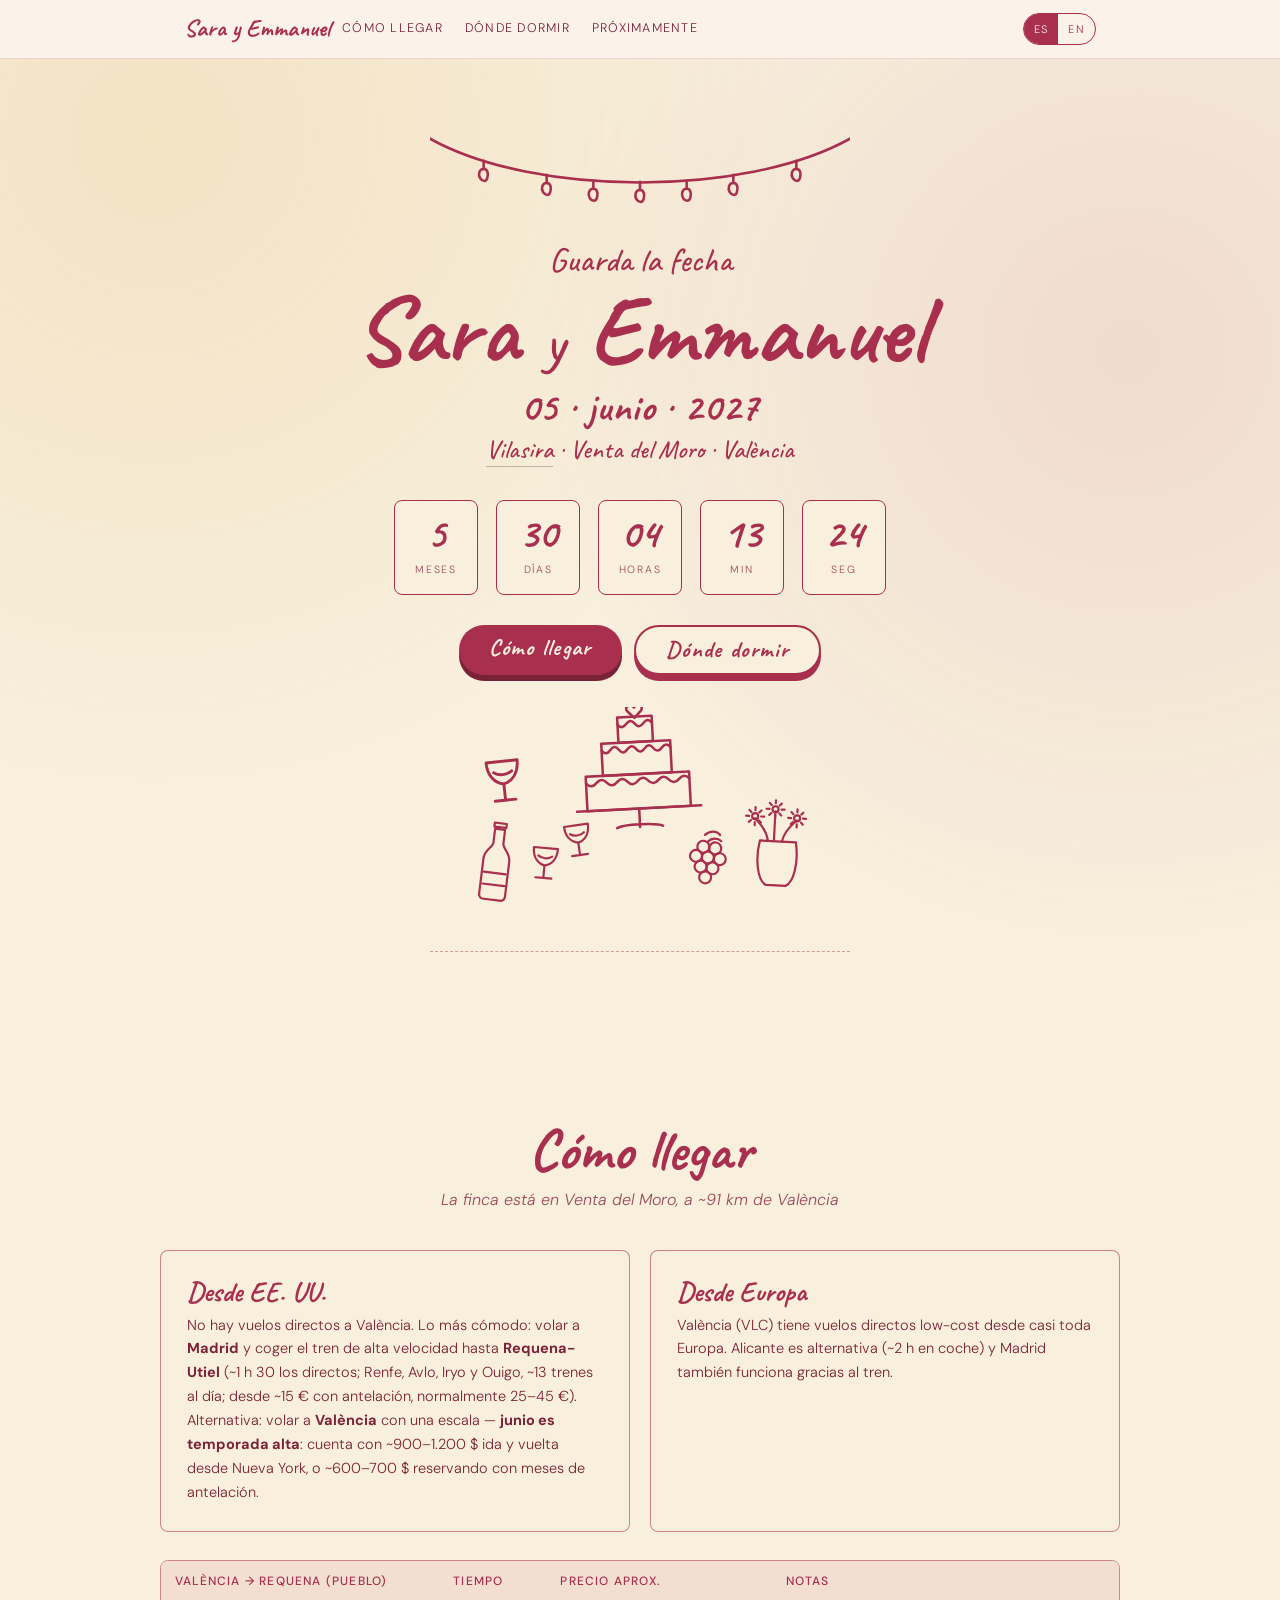
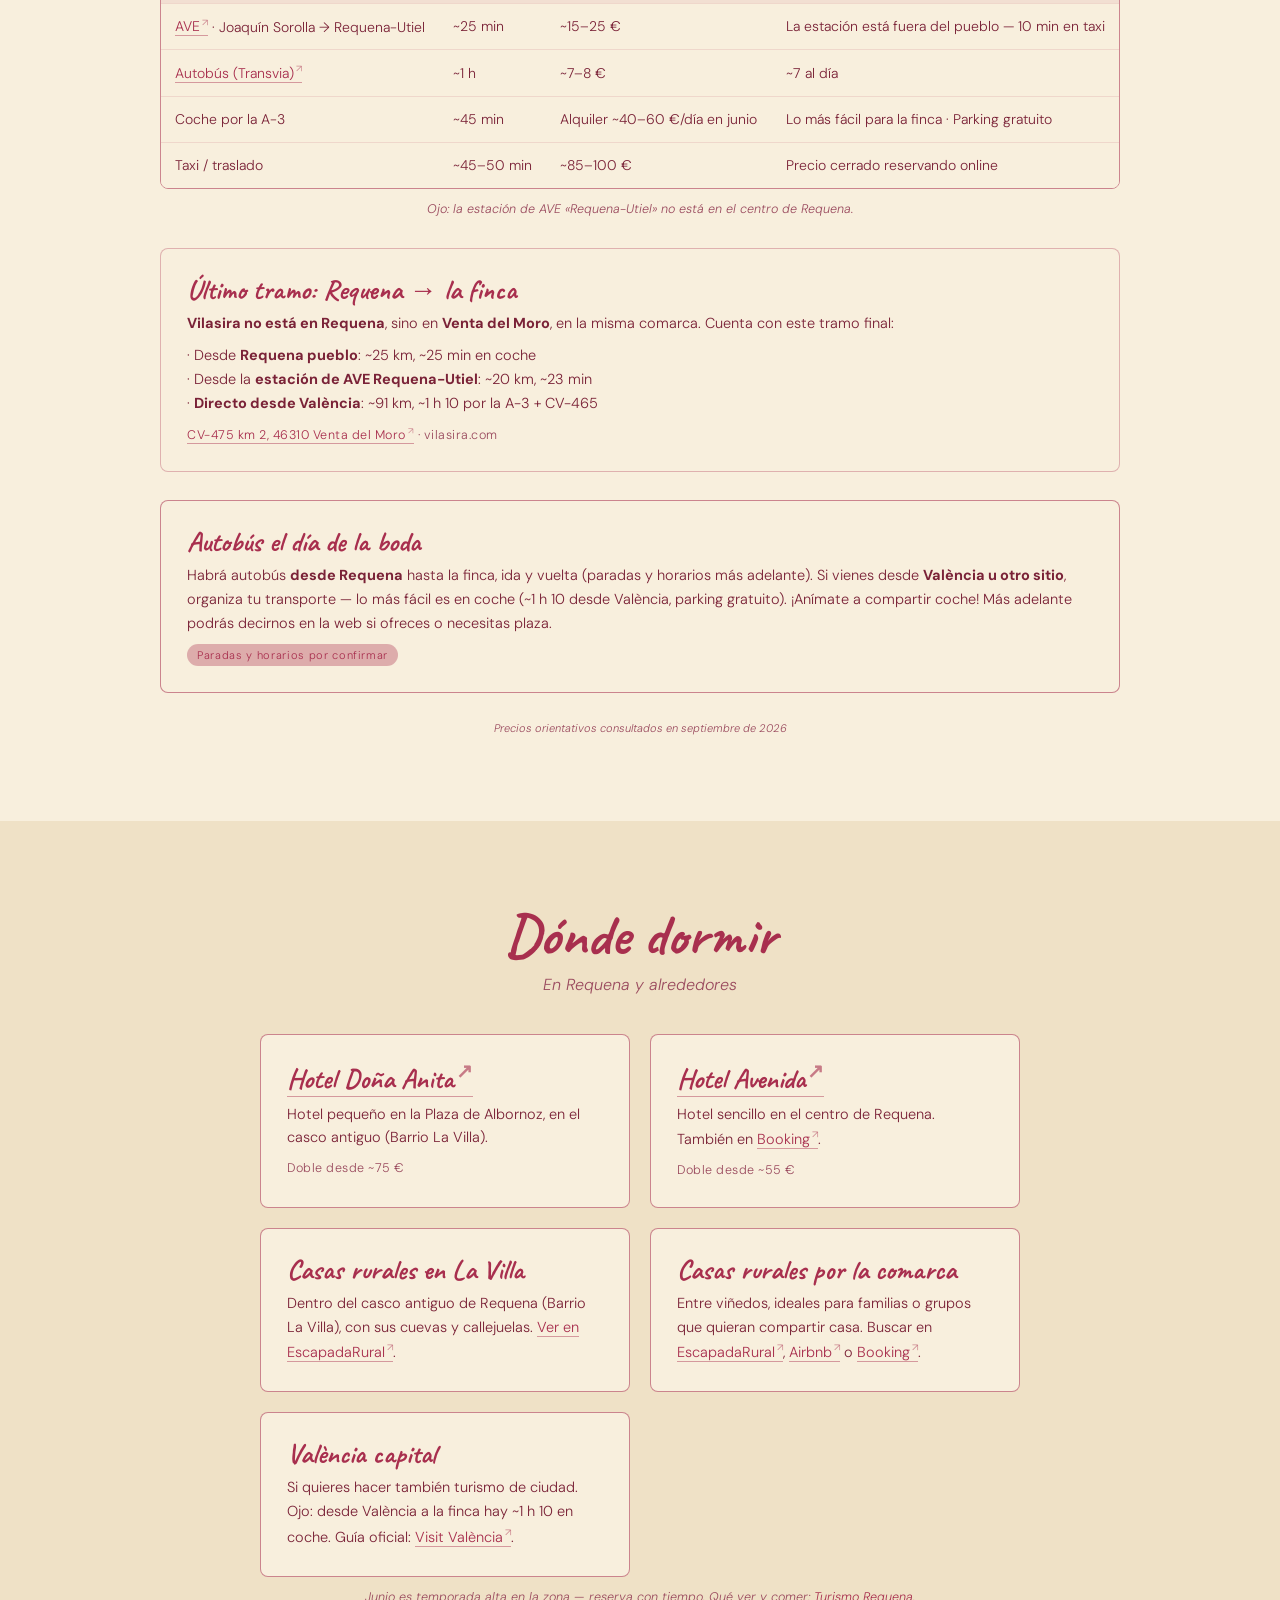
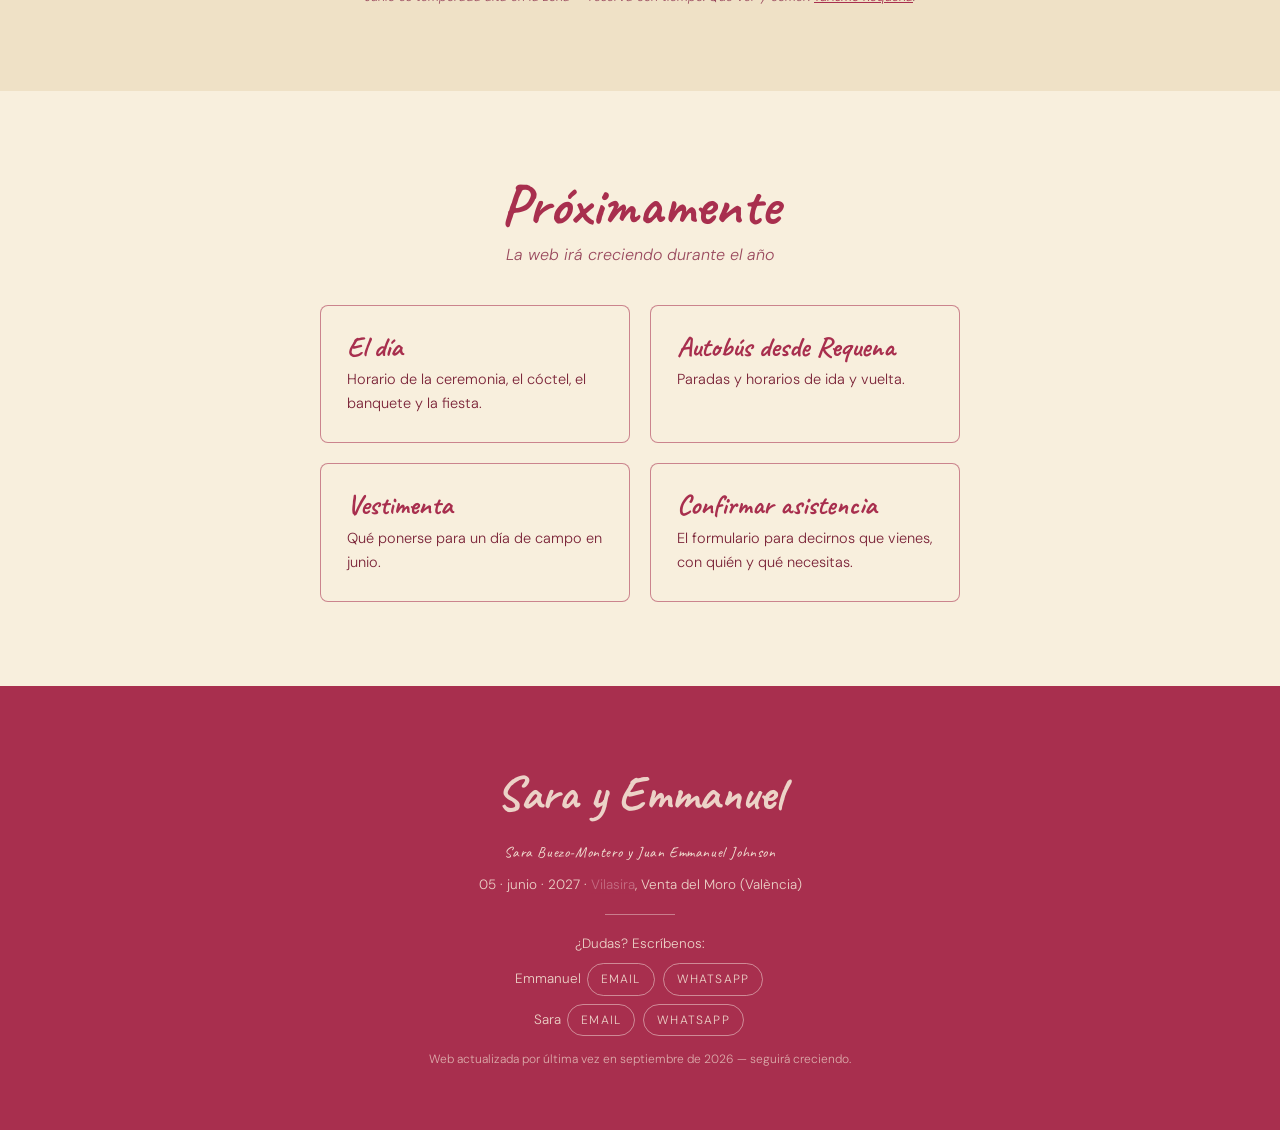
==== index.html @ f06ed7fb "Cuenta atrás: meses a la izquierda (meses · días · horas · min · seg) Co-Authored-By: Claude Fable 5" ====
<!DOCTYPE html>
<html lang="es">
<head>
<meta charset="utf-8">
<meta name="robots" content="noindex">
<meta name="viewport" content="width=device-width, initial-scale=1, viewport-fit=cover">
<title>Sara &amp; Emmanuel · 5 junio 2027 · Cómo llegar</title>
<link rel="preconnect" href="https://fonts.googleapis.com">
<link rel="preconnect" href="https://fonts.gstatic.com" crossorigin>
<link href="https://fonts.googleapis.com/css2?family=Caveat:wght@500;700&family=DM+Sans:ital,opsz,wght@0,9..40,400;0,9..40,500;1,9..40,400&display=swap" rel="stylesheet">
<style>
  :root{
    --burgundy:#A82F4E;      /* granate de uva: la única tinta */
    --burgundy-lt:#7A2237;   /* granate oscuro: sombras y hover */
    --cream:#F8EFDD;
    --cream-2:#EFE1C6;
    --blush:#C9768B;         /* granate claro: acentos suaves */
    --sage:#9A4A5E;          /* texto secundario */
    --ink:#7A2237;
    --muted:#9A4A5E;
    --radius:8px;
    --maxw:960px;
  }
  *{box-sizing:border-box;margin:0;padding:0}
  html{-webkit-text-size-adjust:100%;scroll-behavior:smooth;scroll-padding-top:72px}
  body{
    background:var(--cream);color:var(--ink);
    font-family:"DM Sans",system-ui,-apple-system,"Segoe UI",sans-serif;font-weight:300;
    line-height:1.65;font-size:16px;-webkit-font-smoothing:antialiased;
  }
  img,svg{max-width:100%}
  a{color:var(--burgundy)}

  /* ===== i18n ===== */
  [data-lang]{display:none}
  body.es [data-lang="es"],body.en [data-lang="en"]{display:block}
  span[data-lang],em[data-lang],strong[data-lang],td[data-lang],th[data-lang],select[data-lang]{display:none}
  body.es span[data-lang="es"],body.en span[data-lang="en"],
  body.es em[data-lang="es"],body.en em[data-lang="en"],
  body.es strong[data-lang="es"],body.en strong[data-lang="en"]{display:inline}
  body.es td[data-lang="es"],body.en td[data-lang="en"],
  body.es th[data-lang="es"],body.en th[data-lang="en"]{display:table-cell}
  body.es select[data-lang="es"],body.en select[data-lang="en"]{display:block}

  /* ===== nav ===== */
  header.nav{
    position:sticky;top:0;z-index:50;
    background:rgba(251,243,234,.93);backdrop-filter:blur(10px);
    border-bottom:1px solid rgba(168,47,78,.16);
  }
  .nav-inner{
    max-width:var(--maxw);margin:0 auto;padding:9px clamp(12px,4vw,24px);
    display:flex;align-items:center;gap:12px;
  }
  .brand{
    font-family:"Caveat",cursive;font-weight:700;font-size:24px;color:var(--burgundy);
    white-space:nowrap;text-decoration:none;flex:0 0 auto;
  }
  .links{
    flex:1;display:flex;gap:clamp(10px,2.2vw,22px);overflow-x:auto;
    scrollbar-width:none;-ms-overflow-style:none;
  }
  .links::-webkit-scrollbar{display:none}
  .links a{
    white-space:nowrap;text-decoration:none;color:var(--ink);
    font-size:12.5px;letter-spacing:.1em;text-transform:uppercase;padding:6px 0;
    border-bottom:1.5px solid transparent;
  }
  .links a:hover{border-color:var(--burgundy);color:var(--burgundy)}
  .lang{display:flex;flex:0 0 auto;border:1px solid var(--burgundy);border-radius:999px;overflow:hidden}
  .lang button{
    appearance:none;border:0;background:transparent;color:var(--burgundy);
    font:inherit;font-size:11px;letter-spacing:.12em;padding:6px 10px;cursor:pointer;
  }
  .lang button[aria-pressed="true"]{background:var(--burgundy);color:var(--cream)}

  /* ===== layout ===== */
  section{padding:clamp(48px,9vw,84px) clamp(16px,5vw,24px);position:relative}
  .wrap{max-width:var(--maxw);margin:0 auto}
  .narrow{max-width:660px;margin:0 auto}
  h2{
    font-family:"Caveat",cursive;font-weight:300;
    font-size:clamp(40px,9.5vw,58px);font-weight:700;color:var(--burgundy);line-height:1.05;
    text-align:center;margin-bottom:6px;
  }
  .sub-h{
    text-align:center;font-family:"DM Sans",sans-serif;font-style:italic;font-size:clamp(14px,3.8vw,16px);
    color:var(--sage);margin-bottom:clamp(24px,5vw,36px);
  }
  .alt{background:var(--cream-2)}
  .stamp{
    display:block;text-align:center;font-size:11px;font-style:italic;color:var(--muted);
    margin-top:26px;
  }
  .tbc{
    display:inline-block;background:rgba(168,47,78,.35);color:var(--burgundy);
    border-radius:999px;font-size:11px;letter-spacing:.06em;padding:2px 10px;
    white-space:nowrap;
  }
  .placeholder{
    background:rgba(168,47,78,.4);border-bottom:1.5px dotted var(--blush);
    padding:0 .14em;border-radius:3px;
  }

  /* ===== hero ===== */
  .hero{
    text-align:center;padding-top:clamp(30px,7vw,54px);
    background:
      radial-gradient(circle at 12% 8%, rgba(217,164,65,.16), transparent 45%),
      radial-gradient(circle at 88% 30%, rgba(168,47,78,.10), transparent 45%),
      var(--cream);
    overflow:hidden;
  }
  .hero .arch{width:min(420px,100%);margin:0 auto clamp(10px,3vw,18px);display:block}
  .hero .kicker{
    font-family:"Caveat",cursive;font-weight:500;font-size:clamp(26px,7vw,34px);line-height:1;color:var(--burgundy);
  }
  .hero h1{
    font-family:"Caveat",cursive;font-weight:300;
    font-weight:700;font-size:clamp(54px,15vw,96px);line-height:1;color:var(--burgundy);margin:6px 0 4px;
  }
  .hero h1 .amp{font-weight:500;font-size:.62em;margin:0 .05em}
  .hero .when{
    font-family:"Caveat",cursive;font-weight:700;font-size:clamp(30px,8.5vw,40px);letter-spacing:.02em;
    line-height:1;margin-top:8px;color:var(--burgundy);
  }
  .hero .where{font-family:"Caveat",cursive;font-weight:500;font-size:clamp(21px,6vw,26px);line-height:1.15;color:var(--burgundy);margin-top:8px}
  .hero .where a{color:inherit;text-decoration:none;border-bottom:1.5px solid var(--blush)}
  .hero .scene{display:block;width:min(360px,86%);margin:clamp(22px,5vw,32px) auto 0}

  /* countdown */
  .count{display:flex;justify-content:center;gap:clamp(6px,2vw,18px);margin:clamp(26px,6vw,36px) 0 6px;flex-wrap:wrap}
  .count div{
    min-width:clamp(56px,16vw,84px);background:var(--cream);border:1.5px solid var(--burgundy);
    border-radius:var(--radius);padding:12px 6px;
  }
  .count b{
    display:block;font-family:"Caveat",cursive;font-weight:700;
    font-size:clamp(30px,8vw,42px);color:var(--burgundy);line-height:1;
  }
  .count span{font-size:10.5px;letter-spacing:.16em;text-transform:uppercase;color:var(--muted)}

  .btn{
    display:inline-block;background:var(--burgundy);color:var(--cream);text-decoration:none;
    font-family:"Caveat",cursive;font-weight:700;font-size:clamp(20px,5.4vw,23px);letter-spacing:.06em;
    padding:9px 30px 10px;border-radius:999px;border:0;cursor:pointer;line-height:1.2;
    box-shadow:0 6px 0 var(--burgundy-lt);transition:transform .12s ease,box-shadow .12s ease;
  }
  .btn:active{transform:translateY(4px);box-shadow:0 2px 0 var(--burgundy-lt)}
  .btn.ghost{background:var(--cream);color:var(--burgundy);border:2px solid var(--burgundy);box-shadow:0 6px 0 var(--burgundy)}
  .btn.ghost:active{box-shadow:0 2px 0 var(--burgundy)}
  .btn-row{display:flex;gap:12px;justify-content:center;flex-wrap:wrap;margin-top:clamp(22px,5vw,30px)}

  /* divider dibujado */
  .divider{display:block;width:min(420px,88%);height:0;border-top:1.5px dashed rgba(168,47,78,.45);margin:clamp(30px,6vw,44px) auto 0}

  /* ===== cards / grid ===== */
  .grid{display:grid;gap:clamp(14px,3vw,20px)}
  @media(min-width:680px){ .grid.g2{grid-template-columns:1fr 1fr} .grid.g3{grid-template-columns:repeat(3,1fr)} }
  .card{
    background:var(--cream);border:1.5px solid rgba(168,47,78,.55);border-radius:var(--radius);
    padding:clamp(18px,4.5vw,26px);
  }
  .alt .card{background:var(--cream)}
  .card h3{
    font-family:"Caveat",cursive;font-weight:700;font-size:clamp(24px,6vw,28px);line-height:1.1;
    color:var(--burgundy);margin-bottom:6px;display:flex;align-items:center;gap:9px;
  }
  .card h3 svg{flex:0 0 auto}
  .card p{font-size:14.5px}
  .card .price{display:block;margin-top:8px;font-size:12.5px;color:var(--sage);letter-spacing:.04em}

  /* ===== timeline ===== */
  .timeline{max-width:520px;margin:0 auto;position:relative;padding-left:34px}
  .timeline::before{
    content:"";position:absolute;left:9px;top:8px;bottom:8px;width:2px;
    background:repeating-linear-gradient(180deg,var(--blush) 0 7px,transparent 7px 14px);
  }
  .tl{position:relative;padding:0 0 clamp(22px,5vw,30px)}
  .tl:last-child{padding-bottom:0}
  .tl::before{
    content:"";position:absolute;left:-30px;top:6px;width:14px;height:14px;border-radius:50%;
    background:var(--cream);border:2px solid var(--burgundy);
  }
  .alt .tl::before{background:var(--cream-2)}
  .tl h4{font-family:"Caveat",cursive;font-weight:400;font-size:clamp(17px,4.4vw,20px);color:var(--burgundy)}
  .tl p{font-size:14px;color:var(--muted)}

  /* ===== tabla viaje ===== */
  .table-scroll{overflow-x:auto;-webkit-overflow-scrolling:touch;border-radius:var(--radius);
    border:1.5px solid rgba(168,47,78,.55)}
  table{border-collapse:collapse;width:100%;min-width:520px;font-size:14px;background:var(--cream)}
  th,td{padding:11px 14px;text-align:left;border-bottom:1px solid rgba(168,47,78,.12)}
  th{background:rgba(168,47,78,.08);font-weight:500;font-size:12px;letter-spacing:.1em;
    text-transform:uppercase;color:var(--burgundy)}
  tr:last-child td{border-bottom:0}
  .hint{font-size:12.5px;color:var(--muted);font-style:italic;margin-top:10px;text-align:center}

  /* enlaces externos */
  .card a,td a,.ans a,footer .lnk{
    color:var(--burgundy);text-decoration:none;
    border-bottom:1px solid rgba(168,47,78,.45);
  }
  .card a:hover,td a:hover,.ans a:hover{border-bottom-color:var(--burgundy);background:rgba(168,47,78,.25)}
  .card a[target]::after,td a[target]::after,.ans a[target]::after{
    content:"↗";font-size:.72em;vertical-align:super;margin-left:2px;opacity:.6;
  }
  footer .lnk{color:var(--blush);border-bottom-color:rgba(168,47,78,.5)}

  /* ===== FAQ ===== */
  details{
    border-bottom:1px solid rgba(168,47,78,.16);padding:14px 0;
  }
  details summary{
    cursor:pointer;list-style:none;font-family:"Caveat",cursive;font-weight:700;font-size:clamp(22px,5.5vw,26px);line-height:1.15;
    color:var(--burgundy);display:flex;justify-content:space-between;gap:12px;align-items:center;
  }
  details summary::-webkit-details-marker{display:none}
  details summary::after{content:"+";font-size:20px;color:var(--blush);flex:0 0 auto}
  details[open] summary::after{content:"–"}
  details .ans{padding-top:10px;font-size:14.5px;color:var(--ink)}

  /* ===== RSVP form ===== */
  form{max-width:560px;margin:0 auto;display:grid;gap:16px}
  label{display:block;font-size:12.5px;letter-spacing:.1em;text-transform:uppercase;
    color:var(--burgundy);margin-bottom:6px;font-weight:500}
  input,select,textarea{
    width:100%;font:inherit;font-size:15px;padding:12px 14px;border-radius:10px;
    border:1px solid rgba(168,47,78,.28);background:var(--cream);color:var(--ink);
  }
  .alt input,.alt select,.alt textarea{background:var(--cream)}
  input:focus,select:focus,textarea:focus{outline:2px solid var(--blush);outline-offset:1px}
  fieldset{border:0}
  .radios{display:flex;gap:10px;flex-wrap:wrap}
  .radios label{
    flex:1 1 150px;display:flex;align-items:center;gap:9px;margin:0;
    border:1px solid rgba(168,47,78,.28);border-radius:10px;padding:12px 14px;
    text-transform:none;letter-spacing:0;font-size:14.5px;color:var(--ink);font-weight:400;cursor:pointer;
  }
  .radios input{width:auto;padding:0}
  .form-note{font-size:12.5px;color:var(--muted);font-style:italic;text-align:center}

  /* ===== footer ===== */
  footer{
    background:var(--burgundy);color:var(--cream);text-align:center;
    padding:clamp(40px,8vw,60px) 20px;
  }
  footer .names{font-family:"Caveat",cursive;font-weight:700;font-size:clamp(36px,9vw,48px)}
  footer p{font-size:13.5px;opacity:.85;margin-top:8px}
  footer a{color:var(--blush)}
  footer .contact p{margin-top:8px;font-size:13.5px;line-height:1.7}
  footer .cbtn{
    appearance:none;font:inherit;font-size:12px;letter-spacing:.1em;text-transform:uppercase;
    color:var(--cream);background:transparent;border:1px solid rgba(251,243,234,.55);
    border-radius:999px;padding:5px 13px;margin:0 2px;cursor:pointer;
  }
  footer .cbtn:hover{background:rgba(251,243,234,.12)}
  footer .sep{width:70px;height:1px;background:rgba(251,243,234,.4);margin:18px auto}
</style>
</head>
<body class="es">

<header class="nav">
  <div class="nav-inner">
    <a class="brand" href="#top">Sara <span data-lang="es">y</span><span data-lang="en">and</span> Emmanuel</a>
    <nav class="links">
      <a href="#llegar"><span data-lang="es">Cómo llegar</span><span data-lang="en">Travel</span></a>
      <a href="#dormir"><span data-lang="es">Dónde dormir</span><span data-lang="en">Stay</span></a>
      <a href="#pronto"><span data-lang="es">Próximamente</span><span data-lang="en">Coming soon</span></a>
    </nav>
    <div class="lang" role="group" aria-label="Idioma / Language">
      <button id="btn-es" aria-pressed="true">ES</button>
      <button id="btn-en" aria-pressed="false">EN</button>
    </div>
  </div>
</header>

<!-- ============ HERO ============ -->
<section class="hero" id="top">
  <div class="wrap">
    <!-- arco botánico dibujado a mano -->
    <svg class="arch" viewBox="0 0 360 96" fill="none" stroke="#A82F4E" stroke-width="2.2"
         stroke-linecap="round" stroke-linejoin="round" aria-hidden="true">
      <defs><g id="bulb"><path d="M0 0v7"/><path d="M0 7c-4 0-5 5-3 8s5 3 6 0 1-8-3-8z"/></g></defs>
      <path d="M0 22C90 72 270 72 360 22"/>
      <use href="#bulb" x="46" y="41"/><use href="#bulb" x="100" y="53"/><use href="#bulb" x="140" y="58"/>
      <use href="#bulb" x="180" y="59"/><use href="#bulb" x="220" y="58"/><use href="#bulb" x="260" y="53"/><use href="#bulb" x="314" y="41"/>
    </svg>

    <p class="kicker"><span data-lang="es">Guarda la fecha</span><span data-lang="en">Save the Date</span></p>
    <h1>Sara <span class="amp"><span data-lang="es">y</span><span data-lang="en">and</span></span> Emmanuel</h1>
    <p class="when">05 · <span data-lang="es">junio</span><span data-lang="en">June</span> · 2027</p>
    <p class="where"><a href="https://vilasira.com/" target="_blank" rel="noopener" style="color:inherit;border-bottom:1px solid rgba(138,117,112,.5);text-decoration:none">Vilasira</a> · Venta del Moro · València</p>

    <div class="count" id="count">
      <div><b id="cd-mo">—</b><span data-lang="es">meses</span><span data-lang="en">months</span></div>
      <div><b id="cd-d">—</b><span data-lang="es">días</span><span data-lang="en">days</span></div>
      <div><b id="cd-h">—</b><span data-lang="es">horas</span><span data-lang="en">hours</span></div>
      <div><b id="cd-m">—</b><span data-lang="es">min</span><span data-lang="en">min</span></div>
      <div><b id="cd-s">—</b><span data-lang="es">seg</span><span data-lang="en">sec</span></div>
    </div>

    <div class="btn-row">
      <a class="btn" href="#llegar"><span data-lang="es">Cómo llegar</span><span data-lang="en">How to Get There</span></a>
      <a class="btn ghost" href="#dormir"><span data-lang="es">Dónde dormir</span><span data-lang="en">Where to Stay</span></a>
    </div>

    <svg class="scene" viewBox="0 0 360 200" fill="none" stroke="#A82F4E" stroke-width="2.2"
         stroke-linecap="round" stroke-linejoin="round" aria-hidden="true">
      <defs>
        <g id="copa2"><path d="M0 0h24c0 10-5 16-12 17.5C5 16 0 10 0 0z"/><path d="M12 17.5V30M4 30h16"/><path d="M5 8c4 3 10 3 14 0"/></g>
        <g id="fl2"><circle r="3"/><path d="M0-9v3M0 6v3M-9 0h3M6 0h3M-6-6l2 2M4 4l2 2M6-6l-2 2M-4 4l-2 2"/></g>
      </defs>
      <g transform="translate(120,10) rotate(-3 50 60) scale(1.15)">
        <path d="M35 0h30v22H35z"/><path d="M35 6q3.75 5 7.5 0t7.5 0t7.5 0t7.5 0"/>
        <path d="M20 22h60v28H20z"/><path d="M20 28q3.75 5 7.5 0t7.5 0t7.5 0t7.5 0t7.5 0t7.5 0t7.5 0t7.5 0"/>
        <path d="M5 50h90v30H5z"/><path d="M5 56q4.5 5 9 0t9 0t9 0t9 0t9 0t9 0t9 0t9 0t9 0t9 0"/>
        <path d="M-4 80h108M50 80v16M30 96c6-3 34-3 40 0"/>
        <path d="M50-8c-3-4-9-1-6 3l6 6 6-6c3-4-3-7-6-3z"/>
      </g>
      <g transform="translate(26,56) rotate(-6) scale(1.3)"><use href="#copa2"/></g>
      <g transform="translate(22,114) rotate(7)"><path d="M13 0h12v4H13z"/><path d="M14 6h10v14c0 5 8 8 8 17v35c0 3-2 5-5 5H11c-3 0-5-2-5-5V37c0-9 8-12 8-17V6z"/><path d="M8 50h22M8 62h22"/></g>
      <g transform="translate(74,140) rotate(5)"><use href="#copa2"/></g>
      <g transform="translate(104,120) rotate(-8)"><use href="#copa2"/></g>
      <g transform="translate(232,120) rotate(8)"><path d="M14 6c4-5 11-6 15-2M18 12c3-4 9-5 13-2"/><circle cx="14" cy="18" r="6"/><circle cx="26" cy="18" r="6"/><circle cx="8" cy="28" r="6"/><circle cx="20" cy="28" r="6"/><circle cx="32" cy="28" r="6"/><circle cx="14" cy="38" r="6"/><circle cx="26" cy="38" r="6"/><circle cx="20" cy="48" r="6"/></g>
      <g transform="translate(292,93) rotate(3)"><path d="M10 40c-4 20 0 40 8 44h20c8-4 12-24 8-44z"/><path d="M24 40V10M18 40c-2-12-10-18-14-22M32 40c2-12 10-18 14-22"/>
        <use href="#fl2" x="24" y="8"/><use href="#fl2" x="4" y="16"/><use href="#fl2" x="46" y="16"/></g>
    </svg>
    <div class="divider"></div>
  </div>
</section>


<!-- ============ CÓMO LLEGAR ============ -->
<section id="llegar">
  <div class="wrap">
    <h2><span data-lang="es">Cómo llegar</span><span data-lang="en">Getting There</span></h2>
    <p class="sub-h"><span data-lang="es">La finca está en Venta del Moro, a ~91 km de València</span><span data-lang="en">The venue is in Venta del Moro, ~91 km / 57 mi from València</span></p>

    <div class="grid g2" style="margin-bottom:clamp(20px,4vw,28px)">
      <div class="card">
        <h3><span data-lang="es">Desde EE. UU.</span><span data-lang="en">From the US</span></h3>
        <p><span data-lang="es">No hay vuelos directos a València. Lo más cómodo: volar a <strong>Madrid</strong> y coger el tren de alta velocidad hasta <strong>Requena-Utiel</strong> (~1 h 30 los directos; Renfe, Avlo, Iryo y Ouigo, ~13 trenes al día; desde ~15 € con antelación, normalmente 25–45 €). Alternativa: volar a <strong>València</strong> con una escala — <strong>junio es temporada alta</strong>: cuenta con ~900–1.200 $ ida y vuelta desde Nueva York, o ~600–700 $ reservando con meses de antelación.</span>
           <span data-lang="en">There are no direct flights to València. Easiest: fly to <strong>Madrid</strong>, then the high-speed train to <strong>Requena-Utiel</strong> (~1 h 30 min direct; Renfe, Avlo, Iryo and Ouigo, ~13 trains/day; from ~€15 booked ahead, typically €25–45). Alternative: fly to <strong>València</strong> with one connection — <strong>June is peak season</strong>: expect ~$900–1,200 round trip from New York, or ~$600–700 if you book months ahead.</span></p>
      </div>
      <div class="card">
        <h3><span data-lang="es">Desde Europa</span><span data-lang="en">From Europe</span></h3>
        <p><span data-lang="es">València (VLC) tiene vuelos directos low-cost desde casi toda Europa. Alicante es alternativa (~2 h en coche) y Madrid también funciona gracias al tren.</span>
           <span data-lang="en">València (VLC) has direct budget flights from most major European cities. Alicante is a backup (~2 h drive), and Madrid works too thanks to the train.</span></p>
      </div>
    </div>

    <div class="table-scroll">
      <table>
        <thead>
          <tr>
            <th data-lang="es">València → Requena (pueblo)</th><th data-lang="en">València → Requena (town)</th>
            <th data-lang="es">Tiempo</th><th data-lang="en">Time</th>
            <th data-lang="es">Precio aprox.</th><th data-lang="en">Approx. price</th>
            <th data-lang="es">Notas</th><th data-lang="en">Notes</th>
          </tr>
        </thead>
        <tbody>
          <tr>
            <td data-lang="es"><a href="https://www.renfe.com/es/es" target="_blank" rel="noopener">AVE</a> · Joaquín Sorolla → Requena-Utiel</td><td data-lang="en"><a href="https://www.renfe.com/es/en" target="_blank" rel="noopener">High-speed train</a> · Joaquín Sorolla → Requena-Utiel</td>
            <td data-lang="es">~25 min</td><td data-lang="en">~25 min</td>
            <td data-lang="es">~15–25 €</td><td data-lang="en">~€15–25</td>
            <td data-lang="es">La estación está fuera del pueblo — 10 min en taxi</td><td data-lang="en">Station is outside town — 10 min taxi</td>
          </tr>
          <tr>
            <td data-lang="es"><a href="https://www.requena.es/pagina/como-llegar-requena" target="_blank" rel="noopener">Autobús (Transvia)</a></td><td data-lang="en"><a href="https://www.requena.es/pagina/como-llegar-requena" target="_blank" rel="noopener">Bus (Transvia)</a></td>
            <td data-lang="es">~1 h</td><td data-lang="en">~1 h</td>
            <td data-lang="es">~7–8 €</td><td data-lang="en">~€7–8</td>
            <td data-lang="es">~7 al día</td><td data-lang="en">~7 a day</td>
          </tr>
          <tr>
            <td data-lang="es">Coche por la A-3</td><td data-lang="en">Car via the A-3</td>
            <td data-lang="es">~45 min</td><td data-lang="en">~45 min</td>
            <td data-lang="es">Alquiler ~40–60 €/día en junio</td><td data-lang="en">Rental ~€40–60/day in June</td>
            <td data-lang="es">Lo más fácil para la finca · Parking gratuito</td><td data-lang="en">Easiest for the venue · Free parking</td>
          </tr>
          <tr>
            <td data-lang="es">Taxi / traslado</td><td data-lang="en">Taxi / transfer</td>
            <td data-lang="es">~45–50 min</td><td data-lang="en">~45–50 min</td>
            <td data-lang="es">~85–100 €</td><td data-lang="en">~€85–100</td>
            <td data-lang="es">Precio cerrado reservando online</td><td data-lang="en">Fixed price if booked online</td>
          </tr>
        </tbody>
      </table>
    </div>
    <p class="hint"><span data-lang="es">Ojo: la estación de AVE «Requena-Utiel» no está en el centro de Requena.</span>
       <span data-lang="en">Heads up: the "Requena-Utiel" high-speed station is not in Requena town centre.</span></p>

    <div class="card" style="margin-top:clamp(20px,4vw,28px);border-color:rgba(168,47,78,.32)">
      <h3><span data-lang="es">Último tramo: Requena → la finca</span><span data-lang="en">Last Leg: Requena → The Venue</span></h3>
      <p><span data-lang="es"><strong>Vilasira no está en Requena</strong>, sino en <strong>Venta del Moro</strong>, en la misma comarca. Cuenta con este tramo final:</span>
         <span data-lang="en"><strong>Vilasira is not in Requena itself</strong> — it's in <strong>Venta del Moro</strong>, in the same district. Budget for this final leg:</span></p>
      <p style="margin-top:8px">
        <span data-lang="es">· Desde <strong>Requena pueblo</strong>: ~25 km, ~25 min en coche<br>
        · Desde la <strong>estación de AVE Requena-Utiel</strong>: ~20 km, ~23 min<br>
        · <strong>Directo desde València</strong>: ~91 km, ~1 h 10 por la A-3 + CV-465</span>
        <span data-lang="en">· From <strong>Requena town</strong>: ~25 km / 16 mi, ~25 min by car<br>
        · From <strong>Requena-Utiel station</strong>: ~20 km / 12 mi, ~23 min<br>
        · <strong>Straight from València</strong>: ~91 km / 57 mi, ~1 h 10 via the A-3 + CV-465</span>
      </p>
      <span class="price"><a href="https://vilasira.com/" target="_blank" rel="noopener">CV-475 km 2, 46310 Venta del Moro</a> · vilasira.com</span>
    </div>

    <div class="card" style="margin-top:clamp(20px,4vw,28px)">
      <h3><span data-lang="es">Autobús el día de la boda</span><span data-lang="en">Wedding-Day Shuttle</span></h3>
      <p><span data-lang="es">Habrá autobús <strong>desde Requena</strong> hasta la finca, ida y vuelta (paradas y horarios más adelante). Si vienes desde <strong>València u otro sitio</strong>, organiza tu transporte — lo más fácil es en coche (~1 h 10 desde València, parking gratuito). ¡Anímate a compartir coche! Más adelante podrás decirnos en la web si ofreces o necesitas plaza.</span>
         <span data-lang="en">A shuttle bus will run <strong>from Requena</strong> to the venue and back (stops and times to come). Coming from <strong>València or elsewhere</strong>? Please arrange your own transport — a car is easiest (~1 h 10 from València, free parking). We encourage carpooling: you'll be able to offer or request a seat here later on.</span></p>
      <span class="price"><span class="tbc"><span data-lang="es">Paradas y horarios por confirmar</span><span data-lang="en">Stops &amp; times TBC</span></span></span>
    </div>
    <em class="stamp"><span data-lang="es">Precios orientativos consultados en septiembre de 2026</span><span data-lang="en">Ballpark prices checked September 2026</span></em>
  </div>
</section>

<!-- ============ DÓNDE DORMIR ============ -->
<section class="alt" id="dormir">
  <div class="wrap">
    <h2><span data-lang="es">Dónde dormir</span><span data-lang="en">Where to Stay</span></h2>
    <p class="sub-h"><span data-lang="es">En Requena y alrededores</span><span data-lang="en">In and around Requena</span></p>

    <div class="grid g2 narrow" style="max-width:760px">
      <div class="card">
        <h3><a href="https://www.hoteldonaanita.com/" target="_blank" rel="noopener">Hotel Doña Anita</a></h3>
        <p><span data-lang="es">Hotel pequeño en la Plaza de Albornoz, en el casco antiguo (Barrio La Villa).</span>
           <span data-lang="en">Small hotel on Plaza de Albornoz, in the old town (Barrio La Villa).</span></p>
        <span class="price"><span data-lang="es">Doble desde ~75 €</span><span data-lang="en">Double from ~€75</span></span>
      </div>
      <div class="card">
        <h3><a href="https://www.hotelavenidarequena.es/" target="_blank" rel="noopener">Hotel Avenida</a></h3>
        <p><span data-lang="es">Hotel sencillo en el centro de Requena. También en <a href="https://www.booking.com/hotel/es/avenida-requena.html" target="_blank" rel="noopener">Booking</a>.</span>
           <span data-lang="en">Simple hotel in the centre of Requena. Also on <a href="https://www.booking.com/hotel/es/avenida-requena.html" target="_blank" rel="noopener">Booking</a>.</span></p>
        <span class="price"><span data-lang="es">Doble desde ~55 €</span><span data-lang="en">Double from ~€55</span></span>
      </div>
      <div class="card">
        <h3><span data-lang="es">Casas rurales en La Villa</span><span data-lang="en">Country Houses in La Villa</span></h3>
        <p><span data-lang="es">Dentro del casco antiguo de Requena (Barrio La Villa), con sus cuevas y callejuelas. <a href="https://www.escapadarural.com/casas-rurales/requena/barrio-de-la-villa" target="_blank" rel="noopener">Ver en EscapadaRural</a>.</span>
           <span data-lang="en">Inside Requena's old town (Barrio La Villa), with its caves and narrow streets. <a href="https://www.escapadarural.com/casas-rurales/requena/barrio-de-la-villa" target="_blank" rel="noopener">See on EscapadaRural</a>.</span></p>
      </div>
      <div class="card">
        <h3><span data-lang="es">Casas rurales por la comarca</span><span data-lang="en">Country Houses Around the Area</span></h3>
        <p><span data-lang="es">Entre viñedos, ideales para familias o grupos que quieran compartir casa. Buscar en <a href="https://www.escapadarural.com/casas-rurales/requena" target="_blank" rel="noopener">EscapadaRural</a>, <a href="https://www.airbnb.com/requena-utiel-spain/stays" target="_blank" rel="noopener">Airbnb</a> o <a href="https://www.booking.com/" target="_blank" rel="noopener">Booking</a>.</span>
           <span data-lang="en">Among the vineyards — great for families or groups sharing a house. Search <a href="https://www.escapadarural.com/casas-rurales/requena" target="_blank" rel="noopener">EscapadaRural</a>, <a href="https://www.airbnb.com/requena-utiel-spain/stays" target="_blank" rel="noopener">Airbnb</a> or <a href="https://www.booking.com/" target="_blank" rel="noopener">Booking</a>.</span></p>
      </div>
      <div class="card">
        <h3><span data-lang="es">València capital</span><span data-lang="en">València City</span></h3>
        <p><span data-lang="es">Si quieres hacer también turismo de ciudad. Ojo: desde València a la finca hay ~1 h 10 en coche. Guía oficial: <a href="https://www.visitvalencia.com/" target="_blank" rel="noopener">Visit València</a>.</span>
           <span data-lang="en">If you'd like some city time too. Note: València to the venue is ~1 h 10 by car. Official guide: <a href="https://www.visitvalencia.com/en" target="_blank" rel="noopener">Visit València</a>.</span></p>
      </div>
    </div>
    <p class="hint"><span data-lang="es">Junio es temporada alta en la zona — reserva con tiempo. Qué ver y comer: <a href="https://www.turismorequena.es/" target="_blank" rel="noopener">Turismo Requena</a>.</span>
       <span data-lang="en">June is high season around here — book early. What to see and eat: <a href="https://www.turismorequena.es/" target="_blank" rel="noopener">Turismo Requena</a>.</span></p>
  </div>
</section>





<!-- ============ PRÓXIMAMENTE ============ -->
<section id="pronto">
  <div class="wrap narrow" style="text-align:center">
    <h2><span data-lang="es">Próximamente</span><span data-lang="en">Coming Soon</span></h2>
    <p class="sub-h"><span data-lang="es">La web irá creciendo durante el año</span><span data-lang="en">This site will keep growing through the year</span></p>
    <div class="grid g2" style="text-align:left;max-width:640px;margin:0 auto">
      <div class="card"><h3><span data-lang="es">El día</span><span data-lang="en">The Day</span></h3>
        <p><span data-lang="es">Horario de la ceremonia, el cóctel, el banquete y la fiesta.</span><span data-lang="en">Times for the ceremony, cocktail, dinner and party.</span></p></div>
      <div class="card"><h3><span data-lang="es">Autobús desde Requena</span><span data-lang="en">Shuttle from Requena</span></h3>
        <p><span data-lang="es">Paradas y horarios de ida y vuelta.</span><span data-lang="en">Stops and times, there and back.</span></p></div>
      <div class="card"><h3><span data-lang="es">Vestimenta</span><span data-lang="en">Dress Code</span></h3>
        <p><span data-lang="es">Qué ponerse para un día de campo en junio.</span><span data-lang="en">What to wear for a June day in the countryside.</span></p></div>
      <div class="card"><h3><span data-lang="es">Confirmar asistencia</span><span data-lang="en">RSVP</span></h3>
        <p><span data-lang="es">El formulario para decirnos que vienes, con quién y qué necesitas.</span><span data-lang="en">The form to tell us you're coming, with whom, and what you need.</span></p></div>
    </div>
  </div>
</section>

<footer>
  <p class="names">Sara <span data-lang="es">y</span><span data-lang="en">and</span> Emmanuel</p>
  <p style="font-family:'Caveat',cursive;font-size:15px;opacity:.9;letter-spacing:.04em">
     Sara Buezo-Montero <span data-lang="es">y</span><span data-lang="en">and</span> Juan Emmanuel Johnson</p>
  <p>05 · <span data-lang="es">junio</span><span data-lang="en">June</span> · 2027 · <a class="lnk" href="https://vilasira.com/" target="_blank" rel="noopener">Vilasira</a>, Venta del Moro (València)</p>
  <div class="sep"></div>
  <p><span data-lang="es">¿Dudas? Escríbenos:</span><span data-lang="en">Questions? Message us:</span></p>
  <div class="contact">
    <p>Emmanuel
       <button type="button" class="cbtn" data-k="e" data-u="19nosnhojname" data-d="moc.liamg">Email</button>
       <button type="button" class="cbtn" data-k="w" data-n="969311836">WhatsApp</button></p>
    <p>Sara
       <button type="button" class="cbtn" data-k="e" data-u="ozeubs.aras" data-d="moc.liamg">Email</button>
       <button type="button" class="cbtn" data-k="w" data-n="270681926">WhatsApp</button></p>
  </div>
  <p style="margin-top:14px;font-size:12px;opacity:.65">
    <span data-lang="es">Web actualizada por última vez en septiembre de 2026 — seguirá creciendo.</span>
    <span data-lang="en">Site last updated September 2026 — it'll keep growing.</span></p>
</footer>

<script>
  /* idioma */
  const b=document.body,es=document.getElementById('btn-es'),en=document.getElementById('btn-en');
  function set(l, push=true){
    b.className=l;
    es.setAttribute('aria-pressed',l==='es'); en.setAttribute('aria-pressed',l==='en');
    document.documentElement.lang=l;
    /* solo se envía el desplegable del idioma visible */
    document.querySelectorAll('select[data-lang]').forEach(x=>x.disabled = x.dataset.lang!==l);
    if(push){ const u=new URL(location); u.searchParams.set('lang',l); history.replaceState(null,'',u); }
  }
  es.onclick=()=>set('es'); en.onclick=()=>set('en');
  /* idioma inicial: ?lang=en en la URL, si no, español */
  set(new URLSearchParams(location.search).get('lang')==='en' ? 'en' : 'es', false);

  /* cuenta atrás — 5 junio 2027, 12:00 hora peninsular (CEST = UTC+2) */
  const target = Date.parse('2027-06-05T12:00:00+02:00');
  const el={mo:document.getElementById('cd-mo'),d:document.getElementById('cd-d'),h:document.getElementById('cd-h'),
            m:document.getElementById('cd-m'),s:document.getElementById('cd-s')};
  /* suma meses de calendario sin desbordar (31 ene + 1 mes = 28/29 feb, no 3 mar) */
  function addMonths(d, n){
    const r = new Date(d), day = r.getDate();
    r.setDate(1); r.setMonth(r.getMonth() + n);
    r.setDate(Math.min(day, new Date(r.getFullYear(), r.getMonth() + 1, 0).getDate()));
    return r;
  }
  function tick(){
    const now = new Date();
    let months = 0;
    while (addMonths(now, months + 1) <= target) months++;
    let ms = target - addMonths(now, months);
    if (target - now < 0) { months = 0; ms = 0; }
    const s = Math.floor(ms/1000);
    el.mo.textContent = months;
    el.d.textContent = Math.floor(s/86400);
    el.h.textContent = String(Math.floor(s%86400/3600)).padStart(2,'0');
    el.m.textContent = String(Math.floor(s%3600/60)).padStart(2,'0');
    el.s.textContent = String(s%60).padStart(2,'0');
  }
  tick(); setInterval(tick,1000);

  /* contacto: los datos no están en el HTML; se montan al pulsar (anti-scrapers) */
  const r = x => x.split('').reverse().join('');
  document.querySelectorAll('footer .cbtn').forEach(btn => {
    btn.addEventListener('click', () => {
      let href, label;
      if (btn.dataset.k === 'e') {
        const addr = r(btn.dataset.u) + '@' + r(btn.dataset.d);
        href = 'mailto:' + addr; label = addr;
      } else {
        const num = '34' + r(btn.dataset.n);
        href = 'https://wa.me/' + num;
        label = '+34 ' + num.slice(2).replace(/(\d{3})(\d{3})(\d{3})/, '$1 $2 $3');
      }
      const a = document.createElement('a');
      a.href = href; a.textContent = label; a.className = 'lnk';
      if (btn.dataset.k === 'w') { a.target = '_blank'; a.rel = 'noopener'; }
      btn.replaceWith(a);
      a.click();
    });
  });
</script>
</body>
</html>
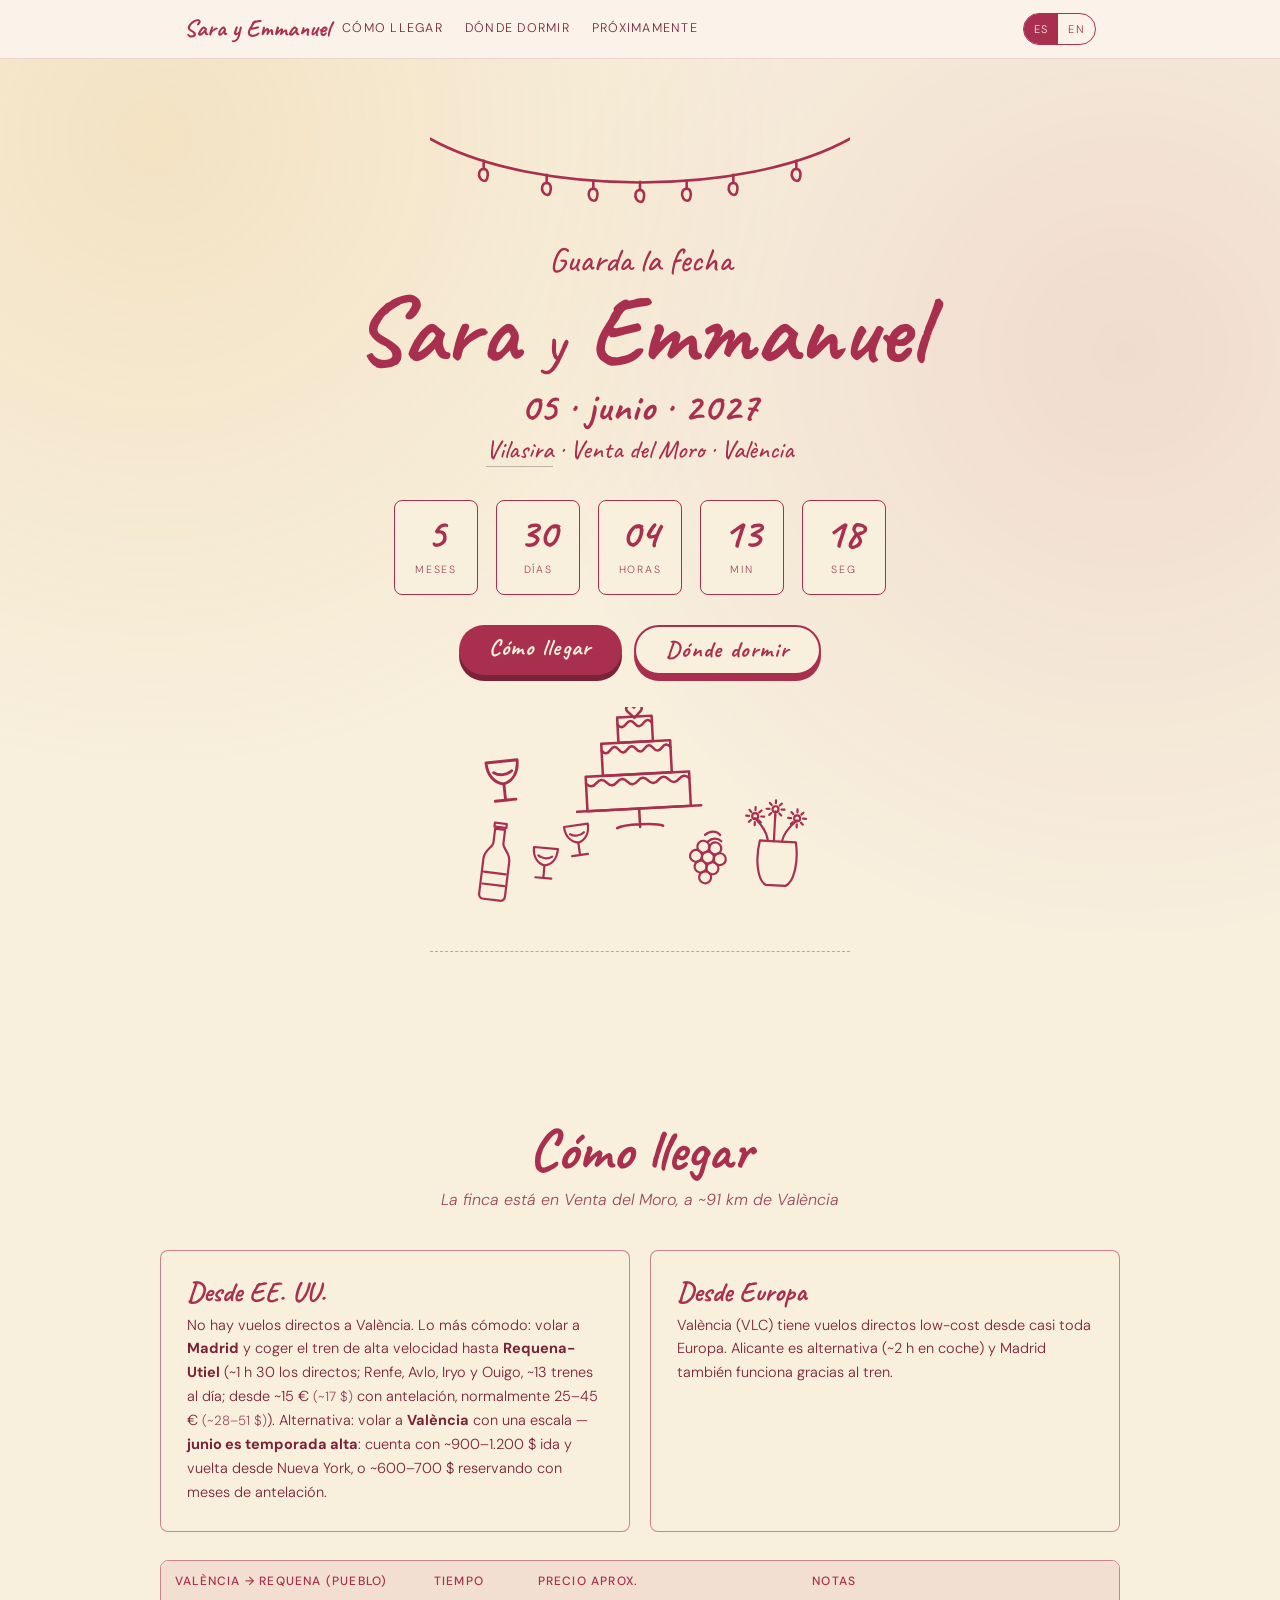
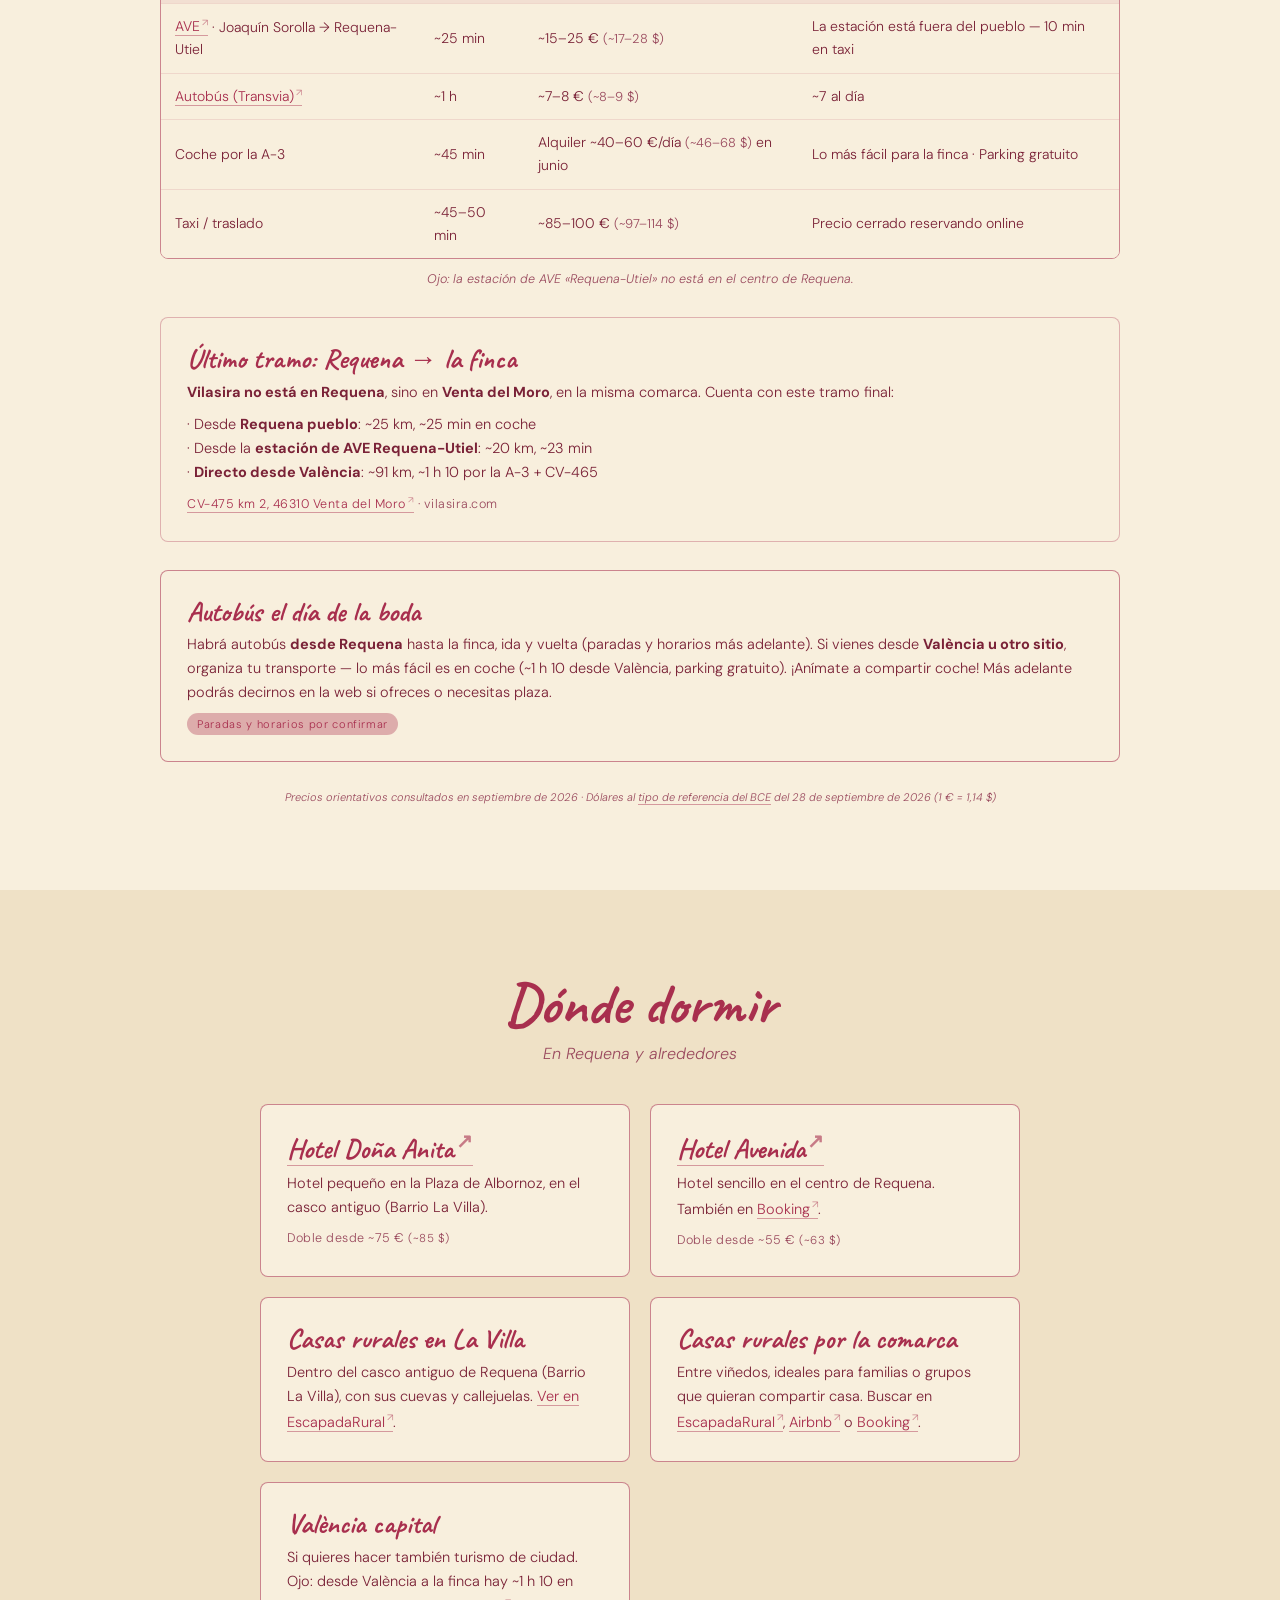
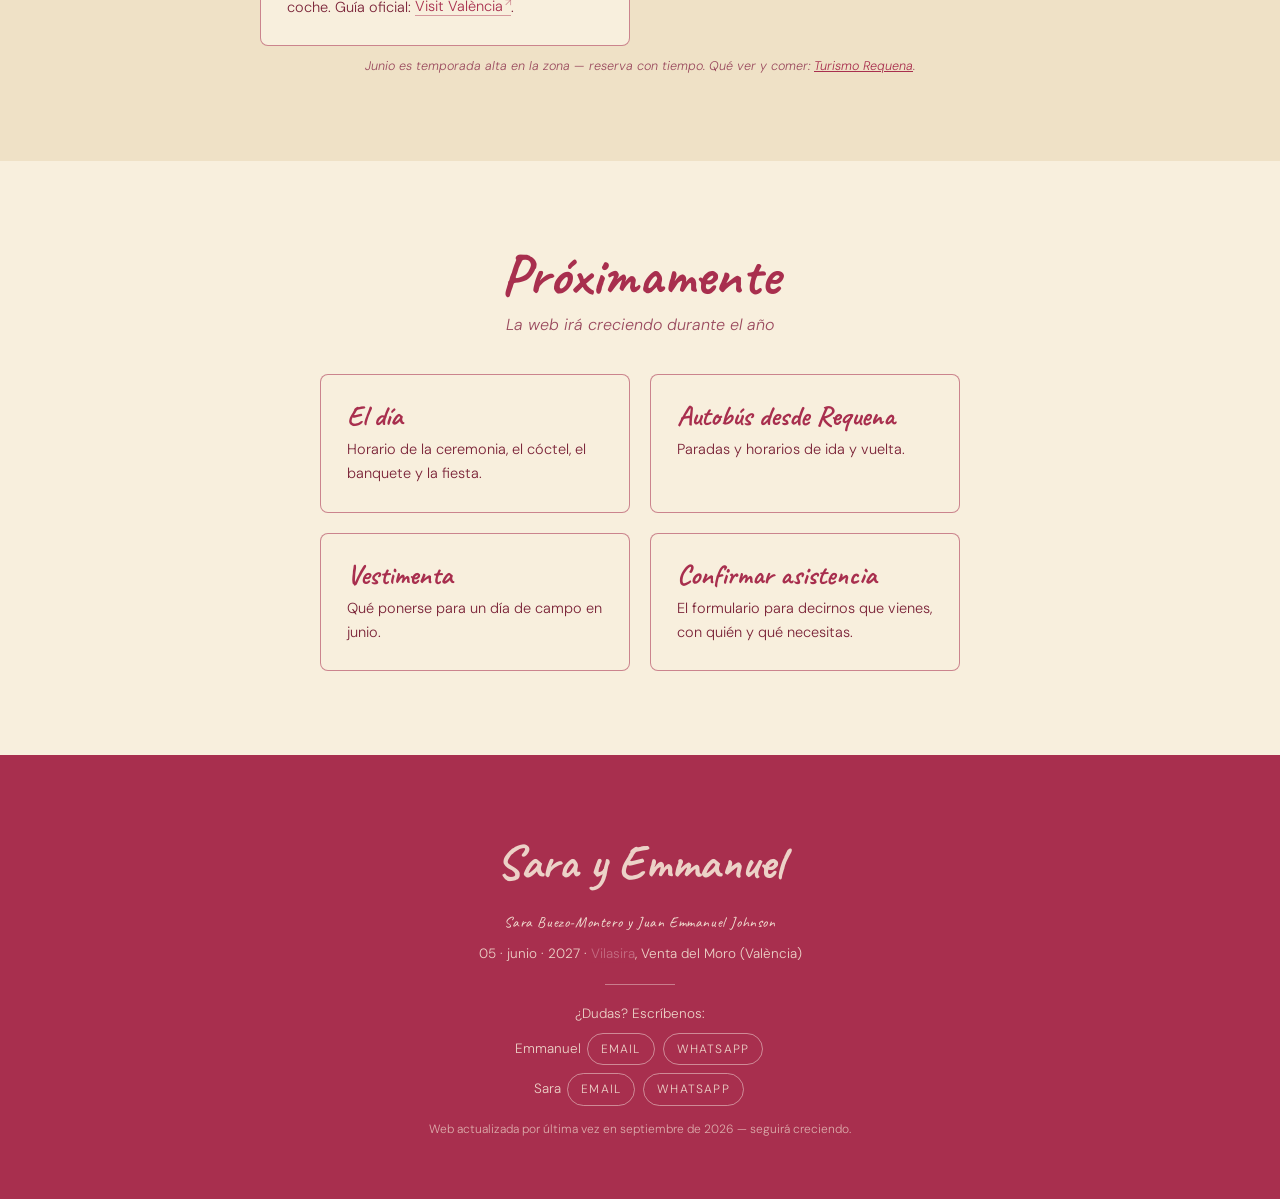
==== commit 09416612: "Precios en euros y dólares (tipo BCE 28-09-2026, 1 € = 1,1378 $) con nota y enlace Co-Authored-By: C" ====
--- a/index.html
+++ b/index.html
@@ -194,6 +194,8 @@
   th{background:rgba(168,47,78,.08);font-weight:500;font-size:12px;letter-spacing:.1em;
     text-transform:uppercase;color:var(--burgundy)}
   tr:last-child td{border-bottom:0}
+  .usd{color:var(--muted);font-size:.92em;white-space:nowrap}
+  .stamp a{color:inherit;border-bottom:1px solid rgba(168,47,78,.45);text-decoration:none}
   .hint{font-size:12.5px;color:var(--muted);font-style:italic;margin-top:10px;text-align:center}
 
   /* enlaces externos */
@@ -340,8 +342,8 @@
     <div class="grid g2" style="margin-bottom:clamp(20px,4vw,28px)">
       <div class="card">
         <h3><span data-lang="es">Desde EE. UU.</span><span data-lang="en">From the US</span></h3>
-        <p><span data-lang="es">No hay vuelos directos a València. Lo más cómodo: volar a <strong>Madrid</strong> y coger el tren de alta velocidad hasta <strong>Requena-Utiel</strong> (~1 h 30 los directos; Renfe, Avlo, Iryo y Ouigo, ~13 trenes al día; desde ~15 € con antelación, normalmente 25–45 €). Alternativa: volar a <strong>València</strong> con una escala — <strong>junio es temporada alta</strong>: cuenta con ~900–1.200 $ ida y vuelta desde Nueva York, o ~600–700 $ reservando con meses de antelación.</span>
-           <span data-lang="en">There are no direct flights to València. Easiest: fly to <strong>Madrid</strong>, then the high-speed train to <strong>Requena-Utiel</strong> (~1 h 30 min direct; Renfe, Avlo, Iryo and Ouigo, ~13 trains/day; from ~€15 booked ahead, typically €25–45). Alternative: fly to <strong>València</strong> with one connection — <strong>June is peak season</strong>: expect ~$900–1,200 round trip from New York, or ~$600–700 if you book months ahead.</span></p>
+        <p><span data-lang="es">No hay vuelos directos a València. Lo más cómodo: volar a <strong>Madrid</strong> y coger el tren de alta velocidad hasta <strong>Requena-Utiel</strong> (~1 h 30 los directos; Renfe, Avlo, Iryo y Ouigo, ~13 trenes al día; desde ~15 € <span class="usd" data-eur="15"></span> con antelación, normalmente 25–45 € <span class="usd" data-eur="25-45"></span>). Alternativa: volar a <strong>València</strong> con una escala — <strong>junio es temporada alta</strong>: cuenta con ~900–1.200 $ ida y vuelta desde Nueva York, o ~600–700 $ reservando con meses de antelación.</span>
+           <span data-lang="en">There are no direct flights to València. Easiest: fly to <strong>Madrid</strong>, then the high-speed train to <strong>Requena-Utiel</strong> (~1 h 30 min direct; Renfe, Avlo, Iryo and Ouigo, ~13 trains/day; from ~€15 <span class="usd" data-eur="15"></span> booked ahead, typically €25–45 <span class="usd" data-eur="25-45"></span>). Alternative: fly to <strong>València</strong> with one connection — <strong>June is peak season</strong>: expect ~$900–1,200 round trip from New York, or ~$600–700 if you book months ahead.</span></p>
       </div>
       <div class="card">
         <h3><span data-lang="es">Desde Europa</span><span data-lang="en">From Europe</span></h3>
@@ -364,25 +366,25 @@
           <tr>
             <td data-lang="es"><a href="https://www.renfe.com/es/es" target="_blank" rel="noopener">AVE</a> · Joaquín Sorolla → Requena-Utiel</td><td data-lang="en"><a href="https://www.renfe.com/es/en" target="_blank" rel="noopener">High-speed train</a> · Joaquín Sorolla → Requena-Utiel</td>
             <td data-lang="es">~25 min</td><td data-lang="en">~25 min</td>
-            <td data-lang="es">~15–25 €</td><td data-lang="en">~€15–25</td>
+            <td data-lang="es">~15–25 € <span class="usd" data-eur="15-25"></span></td><td data-lang="en">~€15–25 <span class="usd" data-eur="15-25"></span></td>
             <td data-lang="es">La estación está fuera del pueblo — 10 min en taxi</td><td data-lang="en">Station is outside town — 10 min taxi</td>
           </tr>
           <tr>
             <td data-lang="es"><a href="https://www.requena.es/pagina/como-llegar-requena" target="_blank" rel="noopener">Autobús (Transvia)</a></td><td data-lang="en"><a href="https://www.requena.es/pagina/como-llegar-requena" target="_blank" rel="noopener">Bus (Transvia)</a></td>
             <td data-lang="es">~1 h</td><td data-lang="en">~1 h</td>
-            <td data-lang="es">~7–8 €</td><td data-lang="en">~€7–8</td>
+            <td data-lang="es">~7–8 € <span class="usd" data-eur="7-8"></span></td><td data-lang="en">~€7–8 <span class="usd" data-eur="7-8"></span></td>
             <td data-lang="es">~7 al día</td><td data-lang="en">~7 a day</td>
           </tr>
           <tr>
             <td data-lang="es">Coche por la A-3</td><td data-lang="en">Car via the A-3</td>
             <td data-lang="es">~45 min</td><td data-lang="en">~45 min</td>
-            <td data-lang="es">Alquiler ~40–60 €/día en junio</td><td data-lang="en">Rental ~€40–60/day in June</td>
+            <td data-lang="es">Alquiler ~40–60 €/día <span class="usd" data-eur="40-60"></span> en junio</td><td data-lang="en">Rental ~€40–60/day <span class="usd" data-eur="40-60"></span> in June</td>
             <td data-lang="es">Lo más fácil para la finca · Parking gratuito</td><td data-lang="en">Easiest for the venue · Free parking</td>
           </tr>
           <tr>
             <td data-lang="es">Taxi / traslado</td><td data-lang="en">Taxi / transfer</td>
             <td data-lang="es">~45–50 min</td><td data-lang="en">~45–50 min</td>
-            <td data-lang="es">~85–100 €</td><td data-lang="en">~€85–100</td>
+            <td data-lang="es">~85–100 € <span class="usd" data-eur="85-100"></span></td><td data-lang="en">~€85–100 <span class="usd" data-eur="85-100"></span></td>
             <td data-lang="es">Precio cerrado reservando online</td><td data-lang="en">Fixed price if booked online</td>
           </tr>
         </tbody>
@@ -412,7 +414,7 @@
          <span data-lang="en">A shuttle bus will run <strong>from Requena</strong> to the venue and back (stops and times to come). Coming from <strong>València or elsewhere</strong>? Please arrange your own transport — a car is easiest (~1 h 10 from València, free parking). We encourage carpooling: you'll be able to offer or request a seat here later on.</span></p>
       <span class="price"><span class="tbc"><span data-lang="es">Paradas y horarios por confirmar</span><span data-lang="en">Stops &amp; times TBC</span></span></span>
     </div>
-    <em class="stamp"><span data-lang="es">Precios orientativos consultados en septiembre de 2026</span><span data-lang="en">Ballpark prices checked September 2026</span></em>
+    <em class="stamp"><span data-lang="es">Precios orientativos consultados en septiembre de 2026 · Dólares al <a href="https://www.ecb.europa.eu/stats/policy_and_exchange_rates/euro_reference_exchange_rates/html/eurofxref-graph-usd.en.html" target="_blank" rel="noopener">tipo de referencia del BCE</a> del 28 de septiembre de 2026 (1 € = <span class="rate"></span> $)</span><span data-lang="en">Ballpark prices checked September 2026 · Dollar figures at the <a href="https://www.ecb.europa.eu/stats/policy_and_exchange_rates/euro_reference_exchange_rates/html/eurofxref-graph-usd.en.html" target="_blank" rel="noopener">ECB reference rate</a> of 28 September 2026 (€1 = $<span class="rate"></span>)</span></em>
   </div>
 </section>
 
@@ -427,13 +429,13 @@
         <h3><a href="https://www.hoteldonaanita.com/" target="_blank" rel="noopener">Hotel Doña Anita</a></h3>
         <p><span data-lang="es">Hotel pequeño en la Plaza de Albornoz, en el casco antiguo (Barrio La Villa).</span>
            <span data-lang="en">Small hotel on Plaza de Albornoz, in the old town (Barrio La Villa).</span></p>
-        <span class="price"><span data-lang="es">Doble desde ~75 €</span><span data-lang="en">Double from ~€75</span></span>
+        <span class="price"><span data-lang="es">Doble desde ~75 € <span class="usd" data-eur="75"></span></span><span data-lang="en">Double from ~€75 <span class="usd" data-eur="75"></span></span></span>
       </div>
       <div class="card">
         <h3><a href="https://www.hotelavenidarequena.es/" target="_blank" rel="noopener">Hotel Avenida</a></h3>
         <p><span data-lang="es">Hotel sencillo en el centro de Requena. También en <a href="https://www.booking.com/hotel/es/avenida-requena.html" target="_blank" rel="noopener">Booking</a>.</span>
            <span data-lang="en">Simple hotel in the centre of Requena. Also on <a href="https://www.booking.com/hotel/es/avenida-requena.html" target="_blank" rel="noopener">Booking</a>.</span></p>
-        <span class="price"><span data-lang="es">Doble desde ~55 €</span><span data-lang="en">Double from ~€55</span></span>
+        <span class="price"><span data-lang="es">Doble desde ~55 € <span class="usd" data-eur="55"></span></span><span data-lang="en">Double from ~€55 <span class="usd" data-eur="55"></span></span></span>
       </div>
       <div class="card">
         <h3><span data-lang="es">Casas rurales en La Villa</span><span data-lang="en">Country Houses in La Villa</span></h3>
@@ -559,6 +561,17 @@
       a.click();
     });
   });
+
+  /* euros → dólares. Para actualizar: cambiar RATE y la fecha del sello. Tipo de referencia del BCE. */
+  const RATE = 1.1378;
+  document.querySelectorAll('.rate').forEach(e => e.textContent = RATE.toFixed(2).replace('.', e.closest('[data-lang="es"]') ? ',' : '.'));
+  document.querySelectorAll('.usd').forEach(e => {
+    const es = !!e.closest('[data-lang="es"]');
+    const n = e.dataset.eur.split('-').map(v => Math.round(v * RATE));
+    const fmt = v => es ? String(v) : v.toLocaleString('en-US');
+    const r = n.map(fmt).join('–');
+    e.textContent = es ? `(~${r} $)` : `(~$${r})`;
+  });
 </script>
 </body>
 </html>
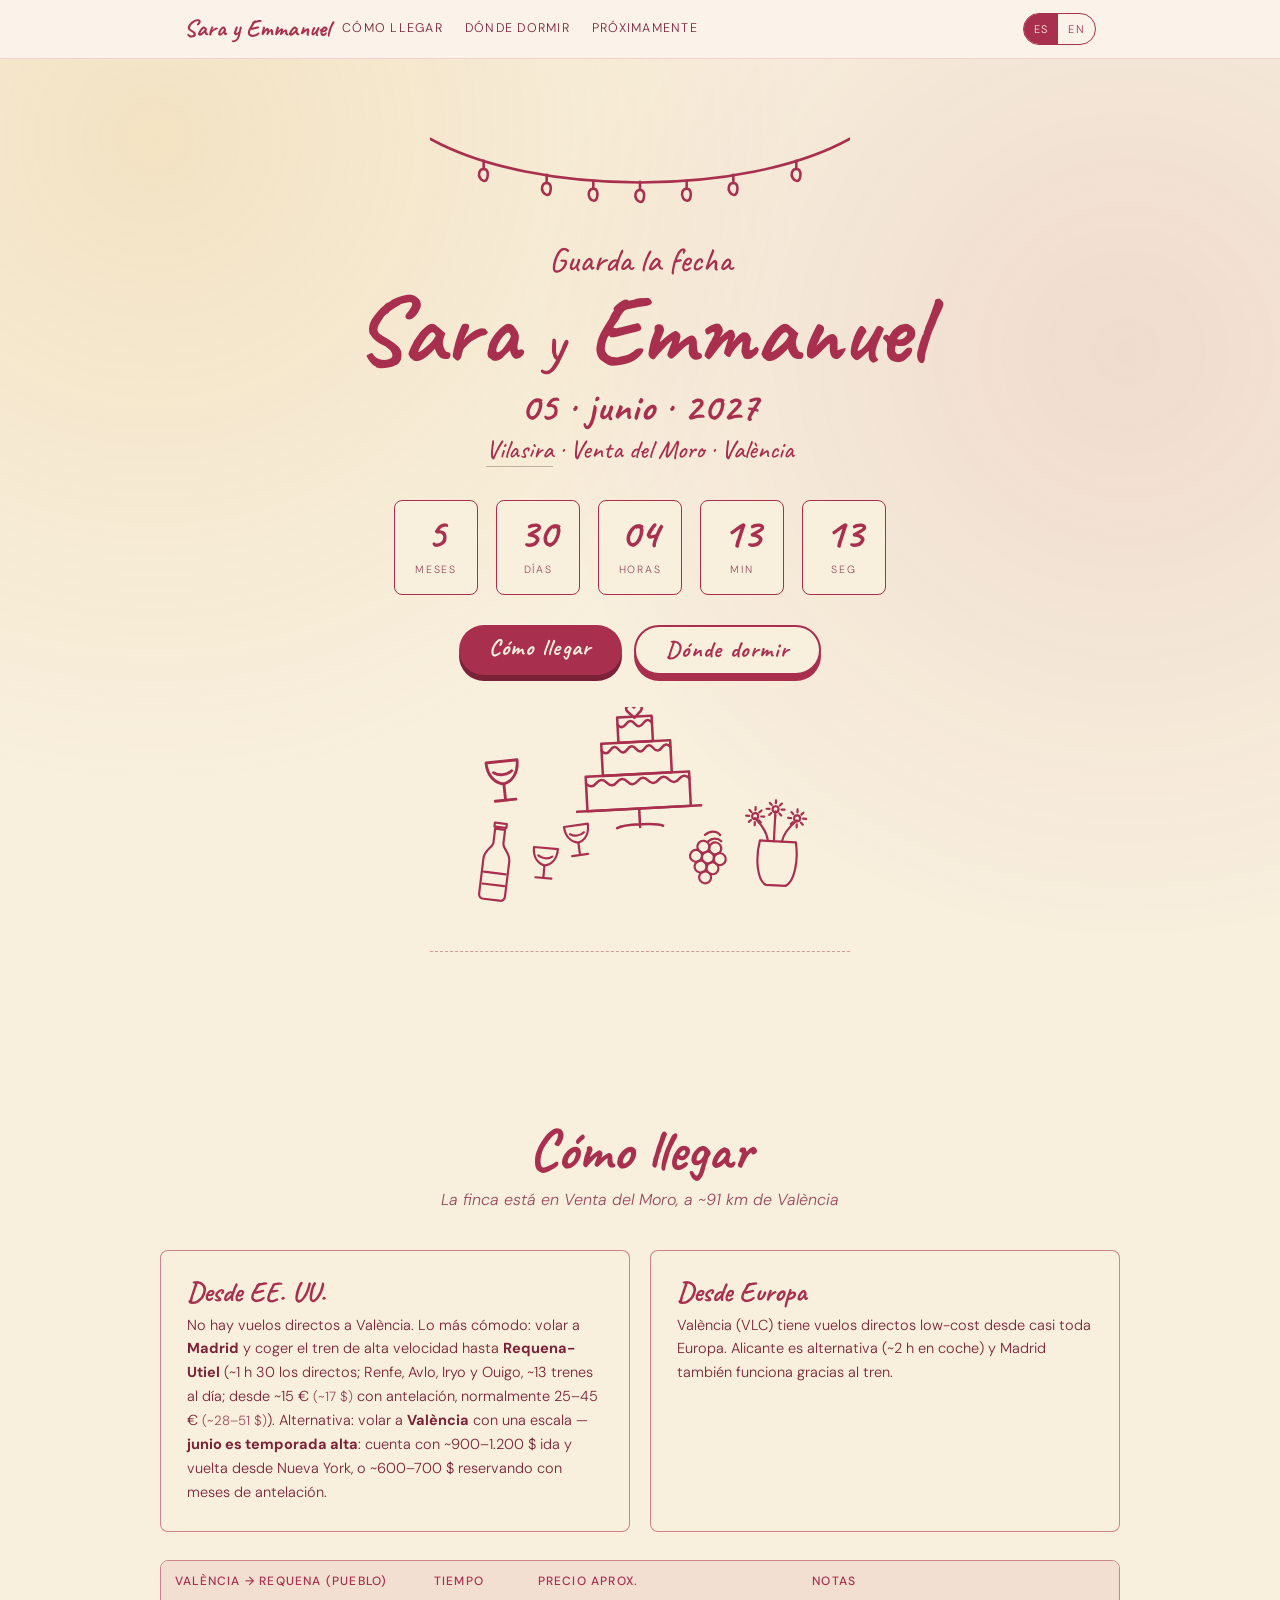
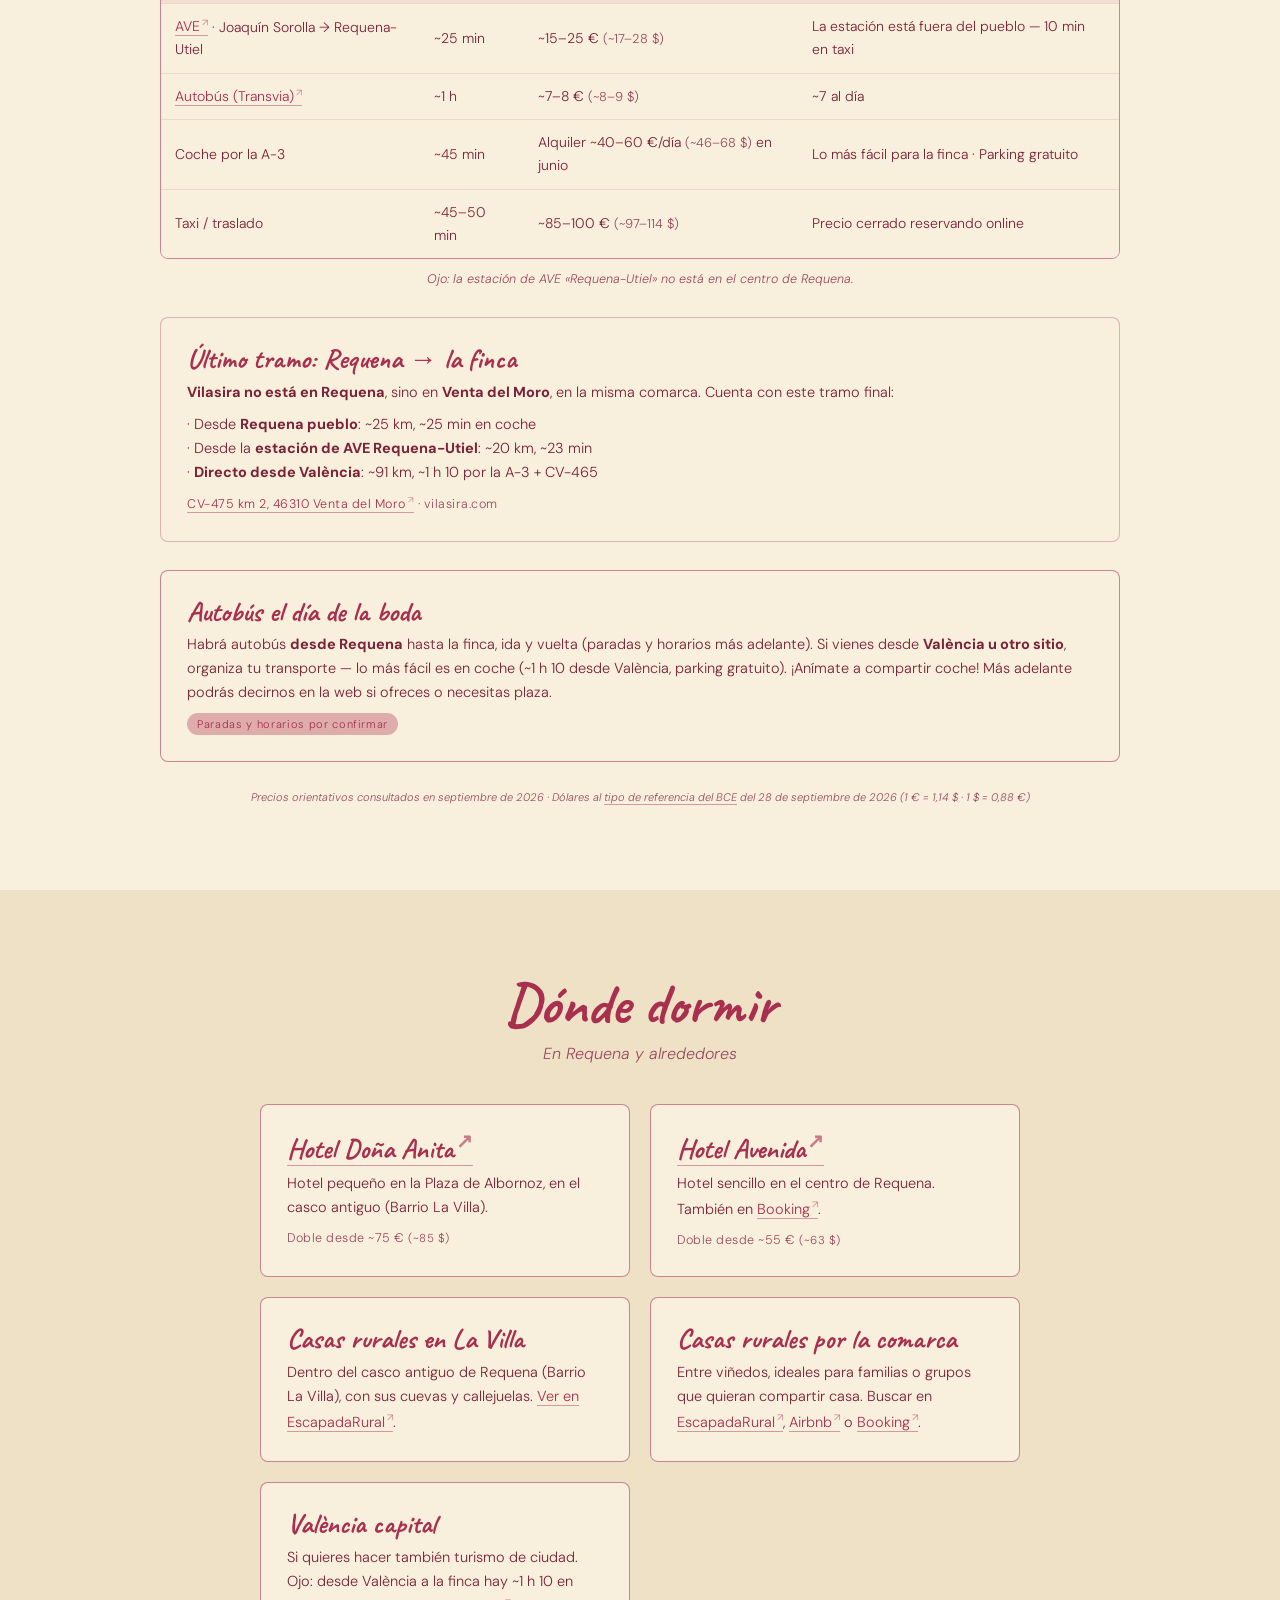
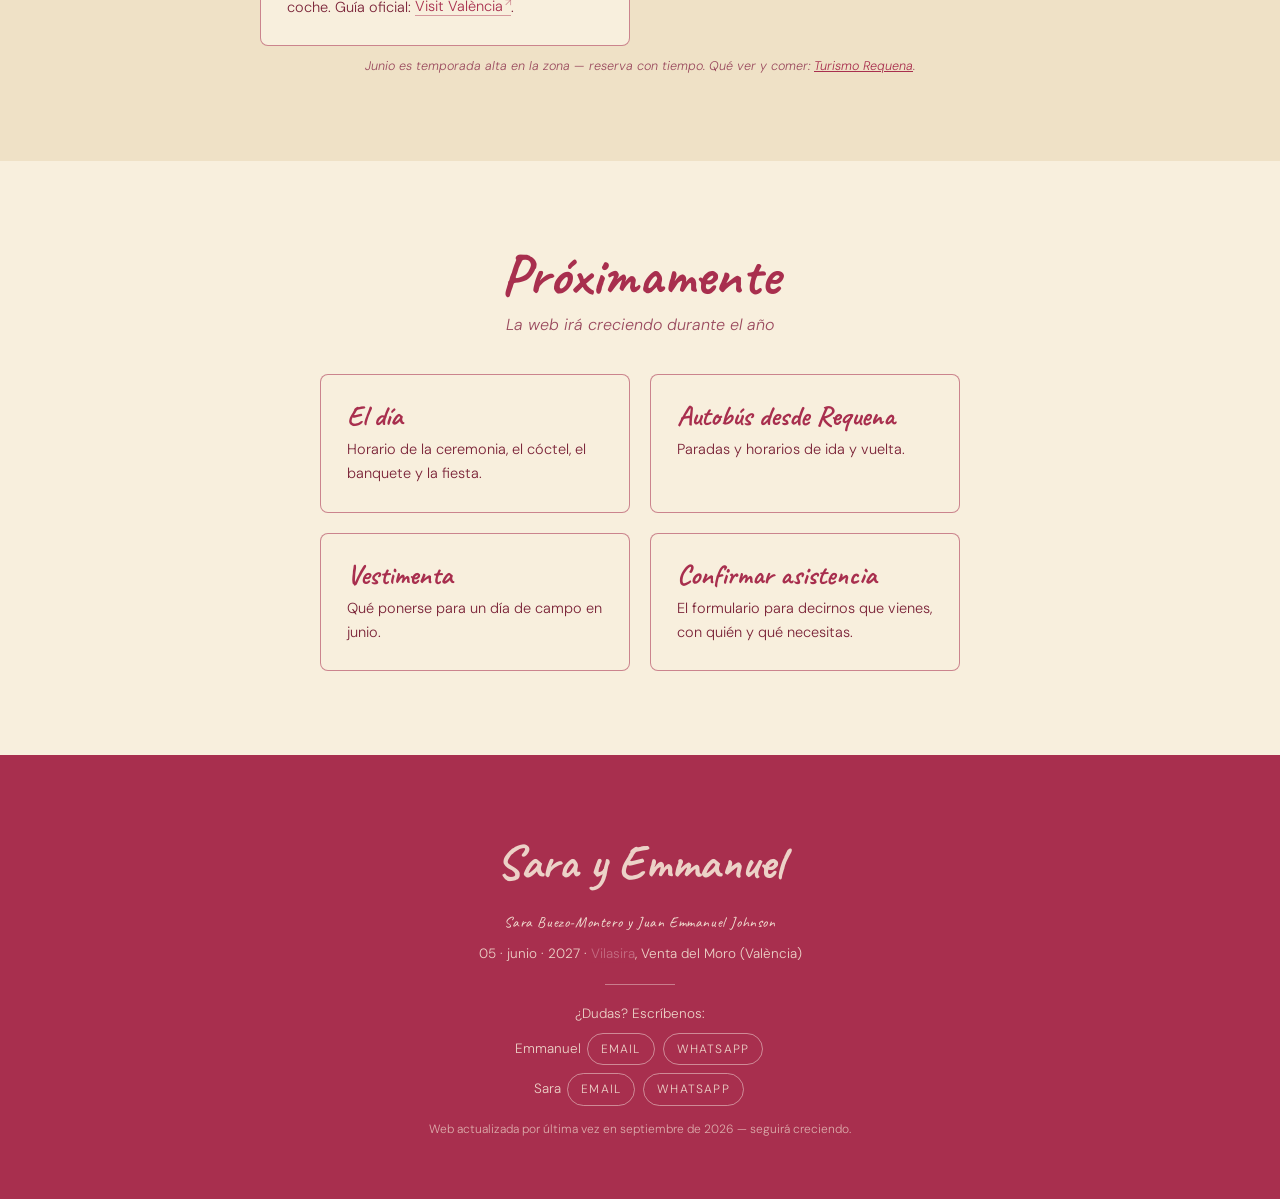
==== commit 86cbb215: "Nota del cambio: también 1 $ = 0,88 € Co-Authored-By: Claude Fable 5.1 <noreply@anthropic.com> Claud" ====
--- a/index.html
+++ b/index.html
@@ -414,7 +414,7 @@
          <span data-lang="en">A shuttle bus will run <strong>from Requena</strong> to the venue and back (stops and times to come). Coming from <strong>València or elsewhere</strong>? Please arrange your own transport — a car is easiest (~1 h 10 from València, free parking). We encourage carpooling: you'll be able to offer or request a seat here later on.</span></p>
       <span class="price"><span class="tbc"><span data-lang="es">Paradas y horarios por confirmar</span><span data-lang="en">Stops &amp; times TBC</span></span></span>
     </div>
-    <em class="stamp"><span data-lang="es">Precios orientativos consultados en septiembre de 2026 · Dólares al <a href="https://www.ecb.europa.eu/stats/policy_and_exchange_rates/euro_reference_exchange_rates/html/eurofxref-graph-usd.en.html" target="_blank" rel="noopener">tipo de referencia del BCE</a> del 28 de septiembre de 2026 (1 € = <span class="rate"></span> $)</span><span data-lang="en">Ballpark prices checked September 2026 · Dollar figures at the <a href="https://www.ecb.europa.eu/stats/policy_and_exchange_rates/euro_reference_exchange_rates/html/eurofxref-graph-usd.en.html" target="_blank" rel="noopener">ECB reference rate</a> of 28 September 2026 (€1 = $<span class="rate"></span>)</span></em>
+    <em class="stamp"><span data-lang="es">Precios orientativos consultados en septiembre de 2026 · Dólares al <a href="https://www.ecb.europa.eu/stats/policy_and_exchange_rates/euro_reference_exchange_rates/html/eurofxref-graph-usd.en.html" target="_blank" rel="noopener">tipo de referencia del BCE</a> del 28 de septiembre de 2026 (1 € = <span class="rate"></span> $ · 1 $ = <span class="rate-inv"></span> €)</span><span data-lang="en">Ballpark prices checked September 2026 · Dollar figures at the <a href="https://www.ecb.europa.eu/stats/policy_and_exchange_rates/euro_reference_exchange_rates/html/eurofxref-graph-usd.en.html" target="_blank" rel="noopener">ECB reference rate</a> of 28 September 2026 (€1 = $<span class="rate"></span> · $1 = €<span class="rate-inv"></span>)</span></em>
   </div>
 </section>
 
@@ -565,6 +565,7 @@
   /* euros → dólares. Para actualizar: cambiar RATE y la fecha del sello. Tipo de referencia del BCE. */
   const RATE = 1.1378;
   document.querySelectorAll('.rate').forEach(e => e.textContent = RATE.toFixed(2).replace('.', e.closest('[data-lang="es"]') ? ',' : '.'));
+  document.querySelectorAll('.rate-inv').forEach(e => e.textContent = (1/RATE).toFixed(2).replace('.', e.closest('[data-lang="es"]') ? ',' : '.'));
   document.querySelectorAll('.usd').forEach(e => {
     const es = !!e.closest('[data-lang="es"]');
     const n = e.dataset.eur.split('-').map(v => Math.round(v * RATE));
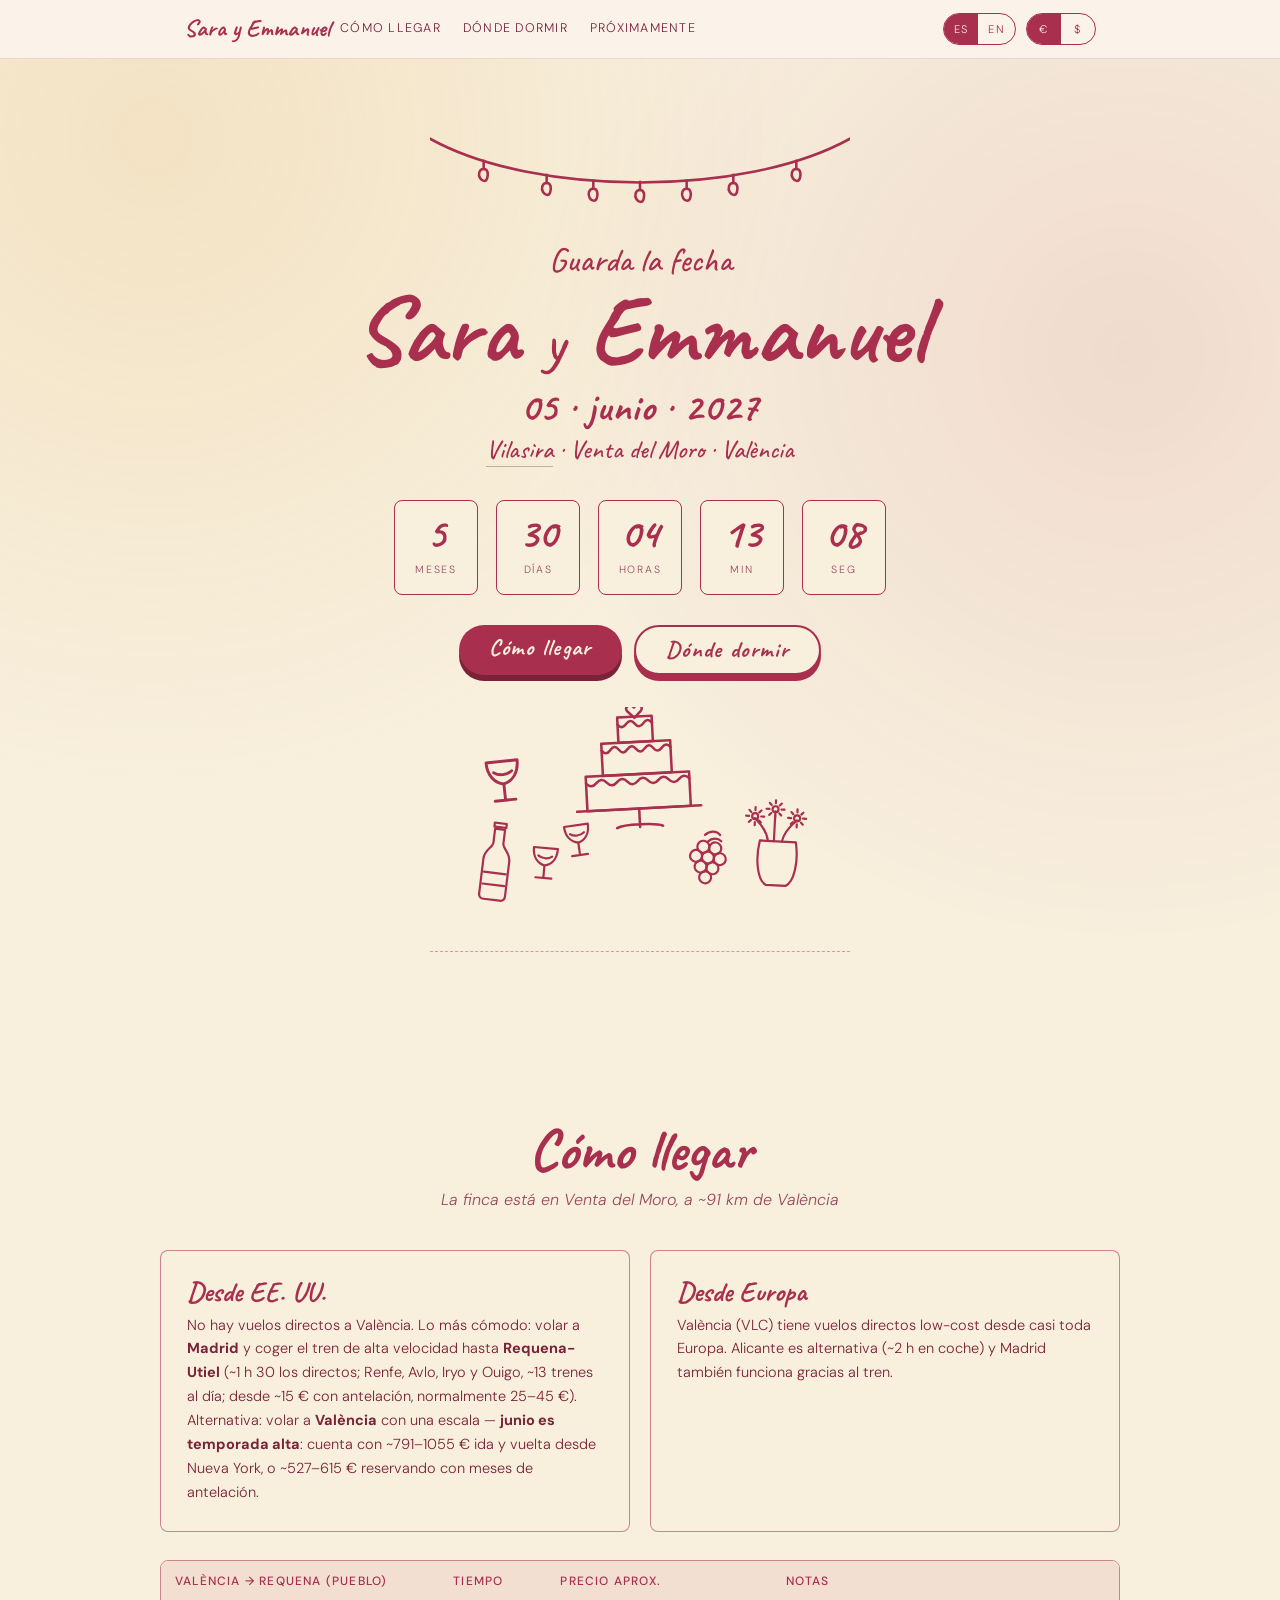
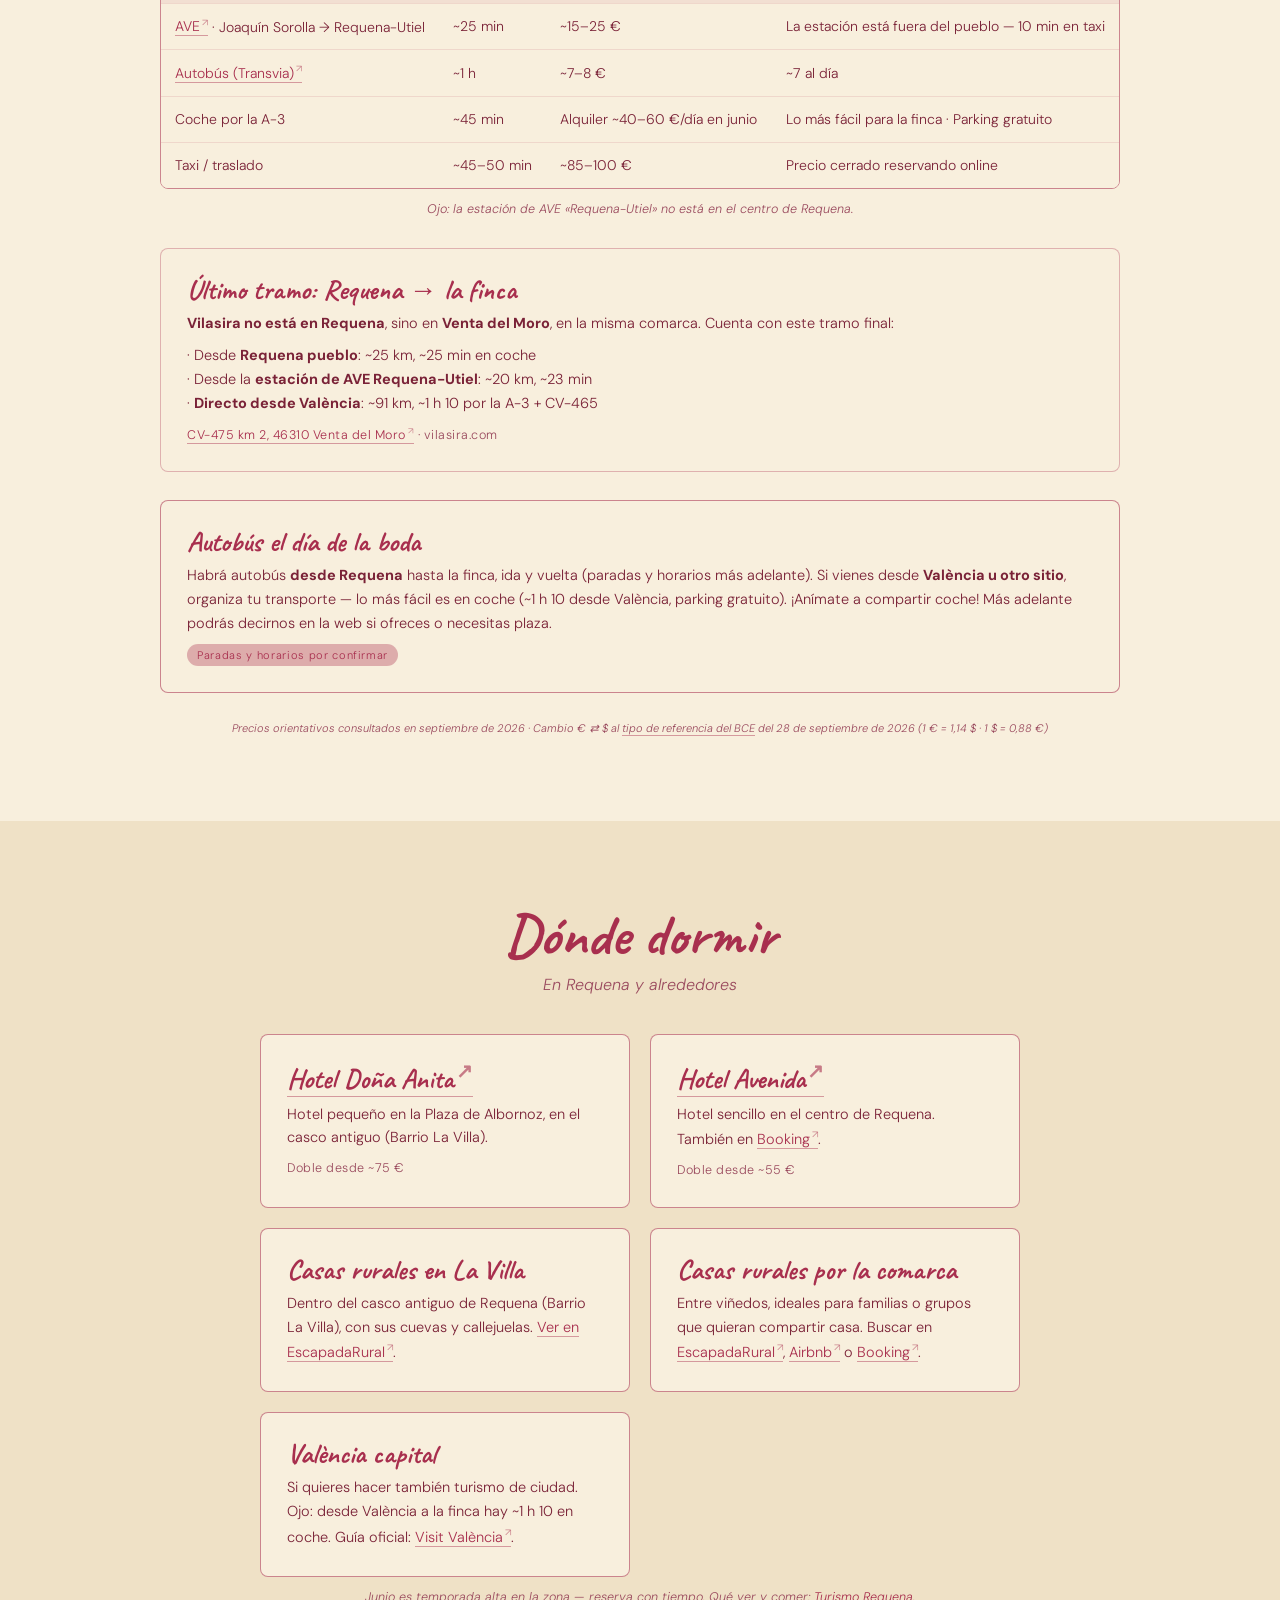
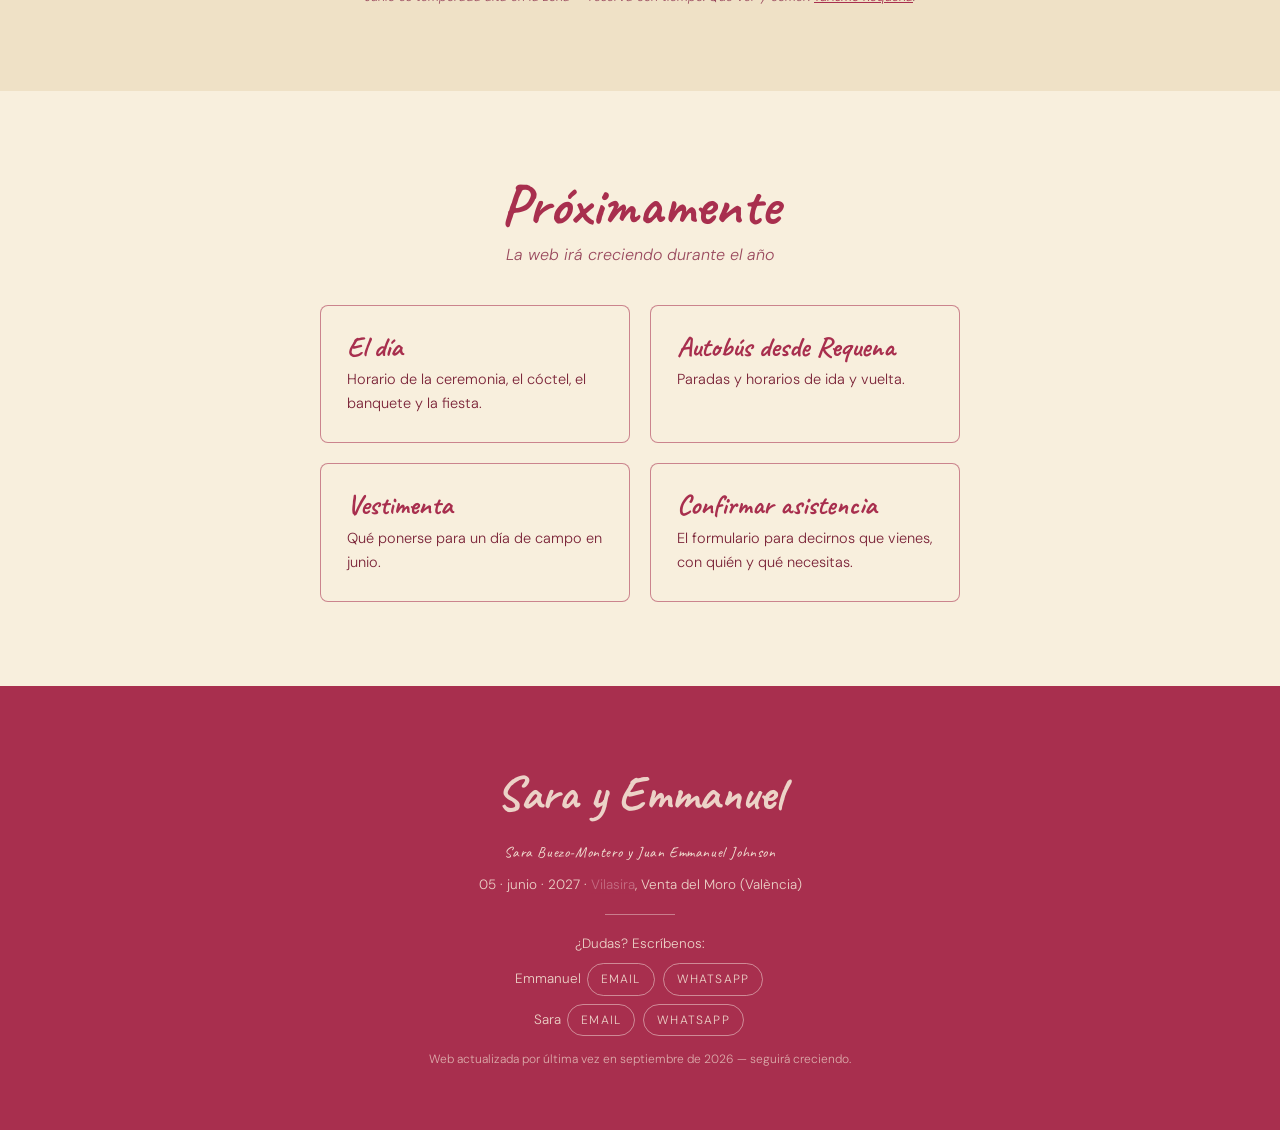
==== commit d1784a86: "Selector de moneda € / $ junto al de idioma; los precios se pintan en la moneda elegida Co-Authored-" ====
--- a/index.html
+++ b/index.html
@@ -50,14 +50,21 @@
   }
   .nav-inner{
     max-width:var(--maxw);margin:0 auto;padding:9px clamp(12px,4vw,24px);
-    display:flex;align-items:center;gap:12px;
+    display:flex;align-items:center;gap:10px;flex-wrap:wrap;
+  }
+  .nav-inner .lang{margin-left:auto}
+  .nav-inner .lang + .lang{margin-left:0}
+  @media(max-width:640px){
+    .nav-inner .links{order:3;flex-basis:100%;padding-top:6px}
+    .nav-inner .lang{margin-left:auto}
+    .nav-inner .lang + .lang{margin-left:6px}
   }
   .brand{
     font-family:"Caveat",cursive;font-weight:700;font-size:24px;color:var(--burgundy);
     white-space:nowrap;text-decoration:none;flex:0 0 auto;
   }
   .links{
-    flex:1;display:flex;gap:clamp(10px,2.2vw,22px);overflow-x:auto;
+    flex:1 1 0;min-width:0;display:flex;gap:clamp(10px,2.2vw,22px);overflow-x:auto;
     scrollbar-width:none;-ms-overflow-style:none;
   }
   .links::-webkit-scrollbar{display:none}
@@ -194,7 +201,8 @@
   th{background:rgba(168,47,78,.08);font-weight:500;font-size:12px;letter-spacing:.1em;
     text-transform:uppercase;color:var(--burgundy)}
   tr:last-child td{border-bottom:0}
-  .usd{color:var(--muted);font-size:.92em;white-space:nowrap}
+  .money{white-space:nowrap}
+  .lang.cur button{min-width:34px}
   .stamp a{color:inherit;border-bottom:1px solid rgba(168,47,78,.45);text-decoration:none}
   .hint{font-size:12.5px;color:var(--muted);font-style:italic;margin-top:10px;text-align:center}
 
@@ -273,6 +281,10 @@
     <div class="lang" role="group" aria-label="Idioma / Language">
       <button id="btn-es" aria-pressed="true">ES</button>
       <button id="btn-en" aria-pressed="false">EN</button>
+    </div>
+    <div class="lang cur" role="group" aria-label="Moneda / Currency">
+      <button id="cur-eur" aria-pressed="true">€</button>
+      <button id="cur-usd" aria-pressed="false">$</button>
     </div>
   </div>
 </header>
@@ -342,8 +354,8 @@
     <div class="grid g2" style="margin-bottom:clamp(20px,4vw,28px)">
       <div class="card">
         <h3><span data-lang="es">Desde EE. UU.</span><span data-lang="en">From the US</span></h3>
-        <p><span data-lang="es">No hay vuelos directos a València. Lo más cómodo: volar a <strong>Madrid</strong> y coger el tren de alta velocidad hasta <strong>Requena-Utiel</strong> (~1 h 30 los directos; Renfe, Avlo, Iryo y Ouigo, ~13 trenes al día; desde ~15 € <span class="usd" data-eur="15"></span> con antelación, normalmente 25–45 € <span class="usd" data-eur="25-45"></span>). Alternativa: volar a <strong>València</strong> con una escala — <strong>junio es temporada alta</strong>: cuenta con ~900–1.200 $ ida y vuelta desde Nueva York, o ~600–700 $ reservando con meses de antelación.</span>
-           <span data-lang="en">There are no direct flights to València. Easiest: fly to <strong>Madrid</strong>, then the high-speed train to <strong>Requena-Utiel</strong> (~1 h 30 min direct; Renfe, Avlo, Iryo and Ouigo, ~13 trains/day; from ~€15 <span class="usd" data-eur="15"></span> booked ahead, typically €25–45 <span class="usd" data-eur="25-45"></span>). Alternative: fly to <strong>València</strong> with one connection — <strong>June is peak season</strong>: expect ~$900–1,200 round trip from New York, or ~$600–700 if you book months ahead.</span></p>
+        <p><span data-lang="es">No hay vuelos directos a València. Lo más cómodo: volar a <strong>Madrid</strong> y coger el tren de alta velocidad hasta <strong>Requena-Utiel</strong> (~1 h 30 los directos; Renfe, Avlo, Iryo y Ouigo, ~13 trenes al día; desde <span class="money" data-eur="15" data-t="1"></span> con antelación, normalmente <span class="money" data-eur="25-45"></span>). Alternativa: volar a <strong>València</strong> con una escala — <strong>junio es temporada alta</strong>: cuenta con <span class="money" data-usd="900-1200" data-t="1"></span> ida y vuelta desde Nueva York, o <span class="money" data-usd="600-700" data-t="1"></span> reservando con meses de antelación.</span>
+           <span data-lang="en">There are no direct flights to València. Easiest: fly to <strong>Madrid</strong>, then the high-speed train to <strong>Requena-Utiel</strong> (~1 h 30 min direct; Renfe, Avlo, Iryo and Ouigo, ~13 trains/day; from <span class="money" data-eur="15" data-t="1"></span> booked ahead, typically <span class="money" data-eur="25-45"></span>). Alternative: fly to <strong>València</strong> with one connection — <strong>June is peak season</strong>: expect <span class="money" data-usd="900-1200" data-t="1"></span> round trip from New York, or <span class="money" data-usd="600-700" data-t="1"></span> if you book months ahead.</span></p>
       </div>
       <div class="card">
         <h3><span data-lang="es">Desde Europa</span><span data-lang="en">From Europe</span></h3>
@@ -366,25 +378,25 @@
           <tr>
             <td data-lang="es"><a href="https://www.renfe.com/es/es" target="_blank" rel="noopener">AVE</a> · Joaquín Sorolla → Requena-Utiel</td><td data-lang="en"><a href="https://www.renfe.com/es/en" target="_blank" rel="noopener">High-speed train</a> · Joaquín Sorolla → Requena-Utiel</td>
             <td data-lang="es">~25 min</td><td data-lang="en">~25 min</td>
-            <td data-lang="es">~15–25 € <span class="usd" data-eur="15-25"></span></td><td data-lang="en">~€15–25 <span class="usd" data-eur="15-25"></span></td>
+            <td data-lang="es"><span class="money" data-eur="15-25" data-t="1"></span></td><td data-lang="en"><span class="money" data-eur="15-25" data-t="1"></span></td>
             <td data-lang="es">La estación está fuera del pueblo — 10 min en taxi</td><td data-lang="en">Station is outside town — 10 min taxi</td>
           </tr>
           <tr>
             <td data-lang="es"><a href="https://www.requena.es/pagina/como-llegar-requena" target="_blank" rel="noopener">Autobús (Transvia)</a></td><td data-lang="en"><a href="https://www.requena.es/pagina/como-llegar-requena" target="_blank" rel="noopener">Bus (Transvia)</a></td>
             <td data-lang="es">~1 h</td><td data-lang="en">~1 h</td>
-            <td data-lang="es">~7–8 € <span class="usd" data-eur="7-8"></span></td><td data-lang="en">~€7–8 <span class="usd" data-eur="7-8"></span></td>
+            <td data-lang="es"><span class="money" data-eur="7-8" data-t="1"></span></td><td data-lang="en"><span class="money" data-eur="7-8" data-t="1"></span></td>
             <td data-lang="es">~7 al día</td><td data-lang="en">~7 a day</td>
           </tr>
           <tr>
             <td data-lang="es">Coche por la A-3</td><td data-lang="en">Car via the A-3</td>
             <td data-lang="es">~45 min</td><td data-lang="en">~45 min</td>
-            <td data-lang="es">Alquiler ~40–60 €/día <span class="usd" data-eur="40-60"></span> en junio</td><td data-lang="en">Rental ~€40–60/day <span class="usd" data-eur="40-60"></span> in June</td>
+            <td data-lang="es">Alquiler <span class="money" data-eur="40-60" data-t="1"></span>/día en junio</td><td data-lang="en">Rental <span class="money" data-eur="40-60" data-t="1"></span>/day in June</td>
             <td data-lang="es">Lo más fácil para la finca · Parking gratuito</td><td data-lang="en">Easiest for the venue · Free parking</td>
           </tr>
           <tr>
             <td data-lang="es">Taxi / traslado</td><td data-lang="en">Taxi / transfer</td>
             <td data-lang="es">~45–50 min</td><td data-lang="en">~45–50 min</td>
-            <td data-lang="es">~85–100 € <span class="usd" data-eur="85-100"></span></td><td data-lang="en">~€85–100 <span class="usd" data-eur="85-100"></span></td>
+            <td data-lang="es"><span class="money" data-eur="85-100" data-t="1"></span></td><td data-lang="en"><span class="money" data-eur="85-100" data-t="1"></span></td>
             <td data-lang="es">Precio cerrado reservando online</td><td data-lang="en">Fixed price if booked online</td>
           </tr>
         </tbody>
@@ -414,7 +426,7 @@
          <span data-lang="en">A shuttle bus will run <strong>from Requena</strong> to the venue and back (stops and times to come). Coming from <strong>València or elsewhere</strong>? Please arrange your own transport — a car is easiest (~1 h 10 from València, free parking). We encourage carpooling: you'll be able to offer or request a seat here later on.</span></p>
       <span class="price"><span class="tbc"><span data-lang="es">Paradas y horarios por confirmar</span><span data-lang="en">Stops &amp; times TBC</span></span></span>
     </div>
-    <em class="stamp"><span data-lang="es">Precios orientativos consultados en septiembre de 2026 · Dólares al <a href="https://www.ecb.europa.eu/stats/policy_and_exchange_rates/euro_reference_exchange_rates/html/eurofxref-graph-usd.en.html" target="_blank" rel="noopener">tipo de referencia del BCE</a> del 28 de septiembre de 2026 (1 € = <span class="rate"></span> $ · 1 $ = <span class="rate-inv"></span> €)</span><span data-lang="en">Ballpark prices checked September 2026 · Dollar figures at the <a href="https://www.ecb.europa.eu/stats/policy_and_exchange_rates/euro_reference_exchange_rates/html/eurofxref-graph-usd.en.html" target="_blank" rel="noopener">ECB reference rate</a> of 28 September 2026 (€1 = $<span class="rate"></span> · $1 = €<span class="rate-inv"></span>)</span></em>
+    <em class="stamp"><span data-lang="es">Precios orientativos consultados en septiembre de 2026 · Cambio € ⇄ $ al <a href="https://www.ecb.europa.eu/stats/policy_and_exchange_rates/euro_reference_exchange_rates/html/eurofxref-graph-usd.en.html" target="_blank" rel="noopener">tipo de referencia del BCE</a> del 28 de septiembre de 2026 (1 € = <span class="rate"></span> $ · 1 $ = <span class="rate-inv"></span> €)</span><span data-lang="en">Ballpark prices checked September 2026 · Currency conversion at the <a href="https://www.ecb.europa.eu/stats/policy_and_exchange_rates/euro_reference_exchange_rates/html/eurofxref-graph-usd.en.html" target="_blank" rel="noopener">ECB reference rate</a> of 28 September 2026 (€1 = $<span class="rate"></span> · $1 = €<span class="rate-inv"></span>)</span></em>
   </div>
 </section>
 
@@ -429,13 +441,13 @@
         <h3><a href="https://www.hoteldonaanita.com/" target="_blank" rel="noopener">Hotel Doña Anita</a></h3>
         <p><span data-lang="es">Hotel pequeño en la Plaza de Albornoz, en el casco antiguo (Barrio La Villa).</span>
            <span data-lang="en">Small hotel on Plaza de Albornoz, in the old town (Barrio La Villa).</span></p>
-        <span class="price"><span data-lang="es">Doble desde ~75 € <span class="usd" data-eur="75"></span></span><span data-lang="en">Double from ~€75 <span class="usd" data-eur="75"></span></span></span>
+        <span class="price"><span data-lang="es">Doble desde <span class="money" data-eur="75" data-t="1"></span></span><span data-lang="en">Double from <span class="money" data-eur="75" data-t="1"></span></span></span>
       </div>
       <div class="card">
         <h3><a href="https://www.hotelavenidarequena.es/" target="_blank" rel="noopener">Hotel Avenida</a></h3>
         <p><span data-lang="es">Hotel sencillo en el centro de Requena. También en <a href="https://www.booking.com/hotel/es/avenida-requena.html" target="_blank" rel="noopener">Booking</a>.</span>
            <span data-lang="en">Simple hotel in the centre of Requena. Also on <a href="https://www.booking.com/hotel/es/avenida-requena.html" target="_blank" rel="noopener">Booking</a>.</span></p>
-        <span class="price"><span data-lang="es">Doble desde ~55 € <span class="usd" data-eur="55"></span></span><span data-lang="en">Double from ~€55 <span class="usd" data-eur="55"></span></span></span>
+        <span class="price"><span data-lang="es">Doble desde <span class="money" data-eur="55" data-t="1"></span></span><span data-lang="en">Double from <span class="money" data-eur="55" data-t="1"></span></span></span>
       </div>
       <div class="card">
         <h3><span data-lang="es">Casas rurales en La Villa</span><span data-lang="en">Country Houses in La Villa</span></h3>
@@ -510,6 +522,7 @@
     /* solo se envía el desplegable del idioma visible */
     document.querySelectorAll('select[data-lang]').forEach(x=>x.disabled = x.dataset.lang!==l);
     if(push){ const u=new URL(location); u.searchParams.set('lang',l); history.replaceState(null,'',u); }
+    if (document.body.dataset.cur) renderMoney();   /* solo tras inicializar la moneda */
   }
   es.onclick=()=>set('es'); en.onclick=()=>set('en');
   /* idioma inicial: ?lang=en en la URL, si no, español */
@@ -562,17 +575,35 @@
     });
   });
 
-  /* euros → dólares. Para actualizar: cambiar RATE y la fecha del sello. Tipo de referencia del BCE. */
+  /* precios: cada importe se guarda en euros (o en dólares, los vuelos) y se pinta en la moneda
+     elegida. Para actualizar el cambio: RATE aquí y la fecha en la nota. Tipo de referencia del BCE. */
   const RATE = 1.1378;
-  document.querySelectorAll('.rate').forEach(e => e.textContent = RATE.toFixed(2).replace('.', e.closest('[data-lang="es"]') ? ',' : '.'));
-  document.querySelectorAll('.rate-inv').forEach(e => e.textContent = (1/RATE).toFixed(2).replace('.', e.closest('[data-lang="es"]') ? ',' : '.'));
-  document.querySelectorAll('.usd').forEach(e => {
-    const es = !!e.closest('[data-lang="es"]');
-    const n = e.dataset.eur.split('-').map(v => Math.round(v * RATE));
-    const fmt = v => es ? String(v) : v.toLocaleString('en-US');
-    const r = n.map(fmt).join('–');
-    e.textContent = es ? `(~${r} $)` : `(~$${r})`;
-  });
+  const cEur = document.getElementById('cur-eur'), cUsd = document.getElementById('cur-usd');
+  function renderMoney(){
+    const cur = document.body.dataset.cur || 'eur';
+    document.querySelectorAll('.money').forEach(e => {
+      const es = !!e.closest('[data-lang="es"]');
+      const src = e.dataset.eur != null ? 'eur' : 'usd';
+      let n = (e.dataset.eur ?? e.dataset.usd).split('-').map(Number);
+      if (src !== cur) n = n.map(v => Math.round(cur === 'usd' ? v * RATE : v / RATE));
+      const fmt = v => v.toLocaleString(es ? 'es-ES' : 'en-US');
+      const r = n.map(fmt).join('–'), t = e.dataset.t ? '~' : '';
+      e.textContent = cur === 'usd' ? (es ? `${t}${r} $` : `${t}$${r}`) : (es ? `${t}${r} €` : `${t}€${r}`);
+    });
+    const dec = (v, es) => v.toFixed(2).replace('.', es ? ',' : '.');
+    document.querySelectorAll('.rate').forEach(e => e.textContent = dec(RATE, !!e.closest('[data-lang="es"]')));
+    document.querySelectorAll('.rate-inv').forEach(e => e.textContent = dec(1/RATE, !!e.closest('[data-lang="es"]')));
+  }
+  function setCur(c, push=true){
+    document.body.dataset.cur = c;
+    cEur.setAttribute('aria-pressed', c==='eur'); cUsd.setAttribute('aria-pressed', c==='usd');
+    renderMoney();
+    if(push){ const u=new URL(location); u.searchParams.set('cur',c); history.replaceState(null,'',u); }
+  }
+  cEur.onclick=()=>setCur('eur'); cUsd.onclick=()=>setCur('usd');
+  /* moneda inicial: ?cur= en la URL; si no, dólares cuando la web abre en inglés */
+  const qs = new URLSearchParams(location.search);
+  setCur(qs.get('cur') === 'usd' || (qs.get('cur') == null && qs.get('lang') === 'en') ? 'usd' : 'eur', false);
 </script>
 </body>
 </html>
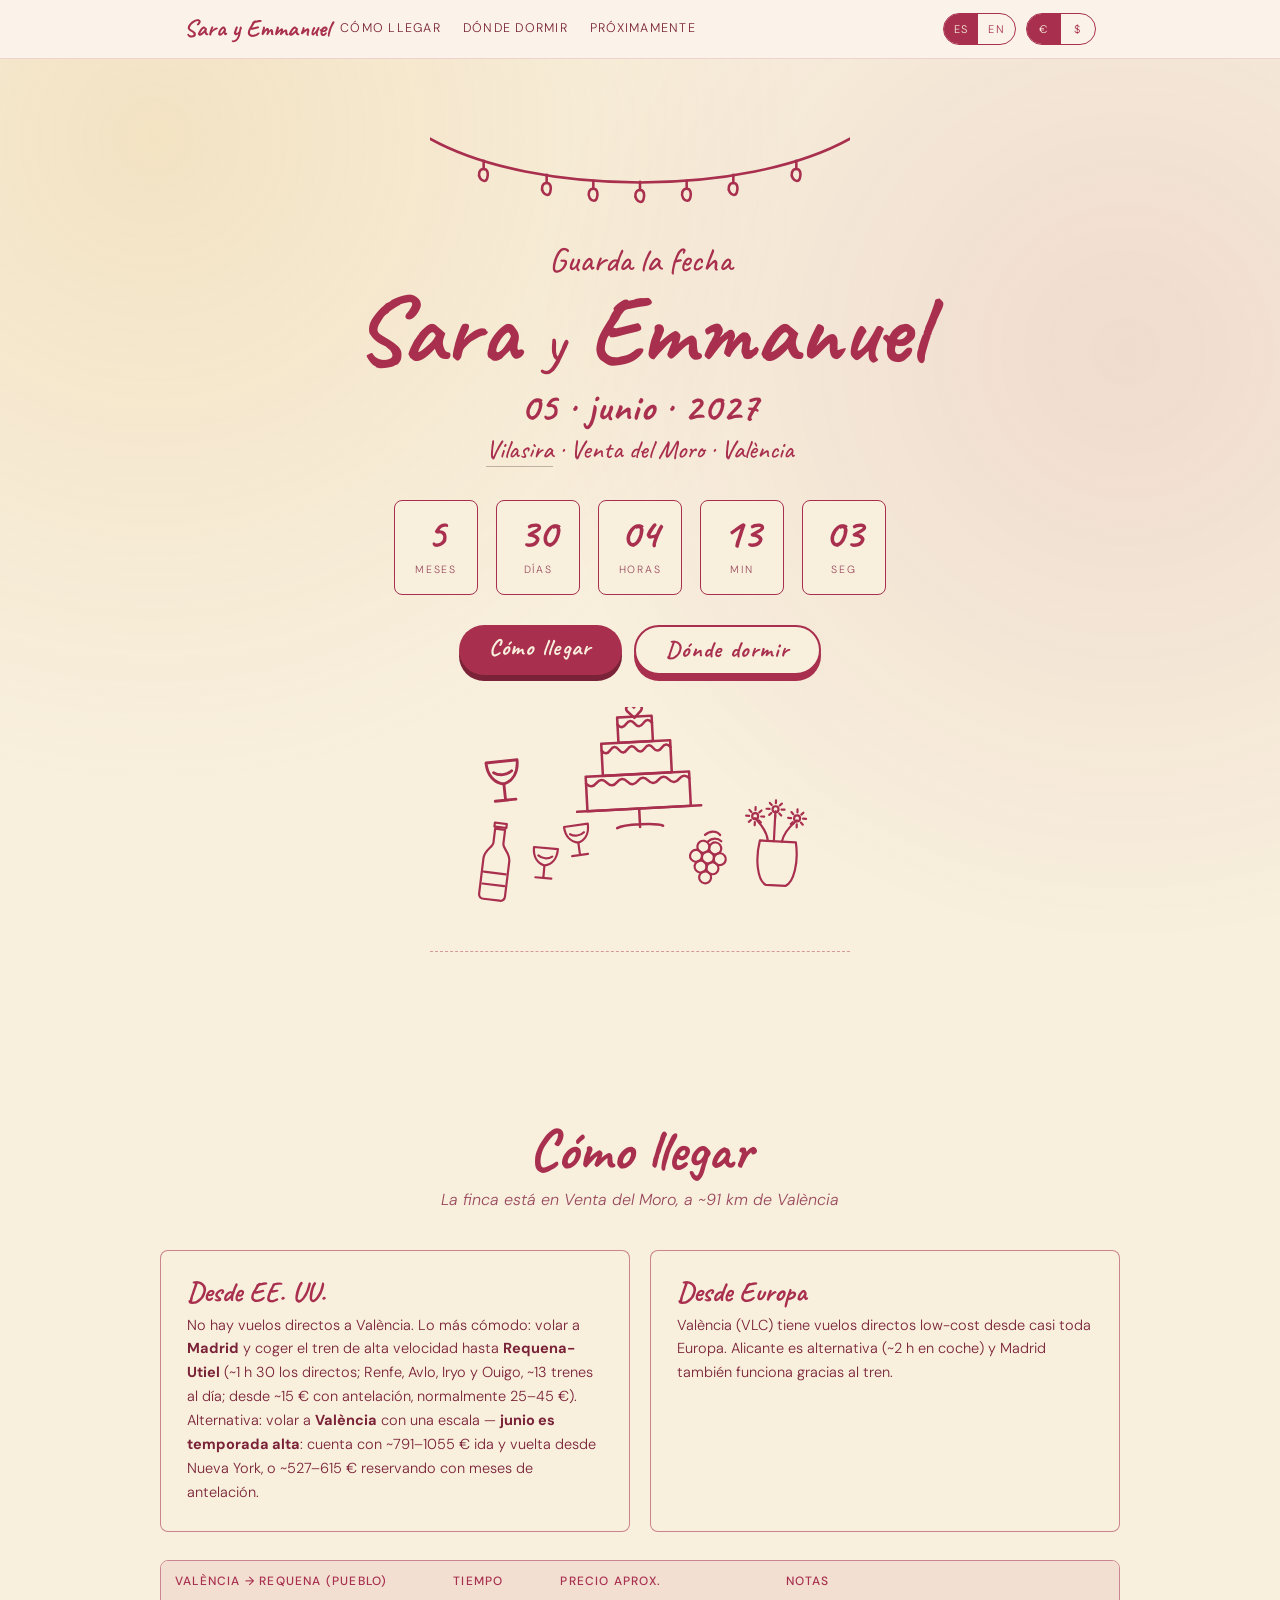
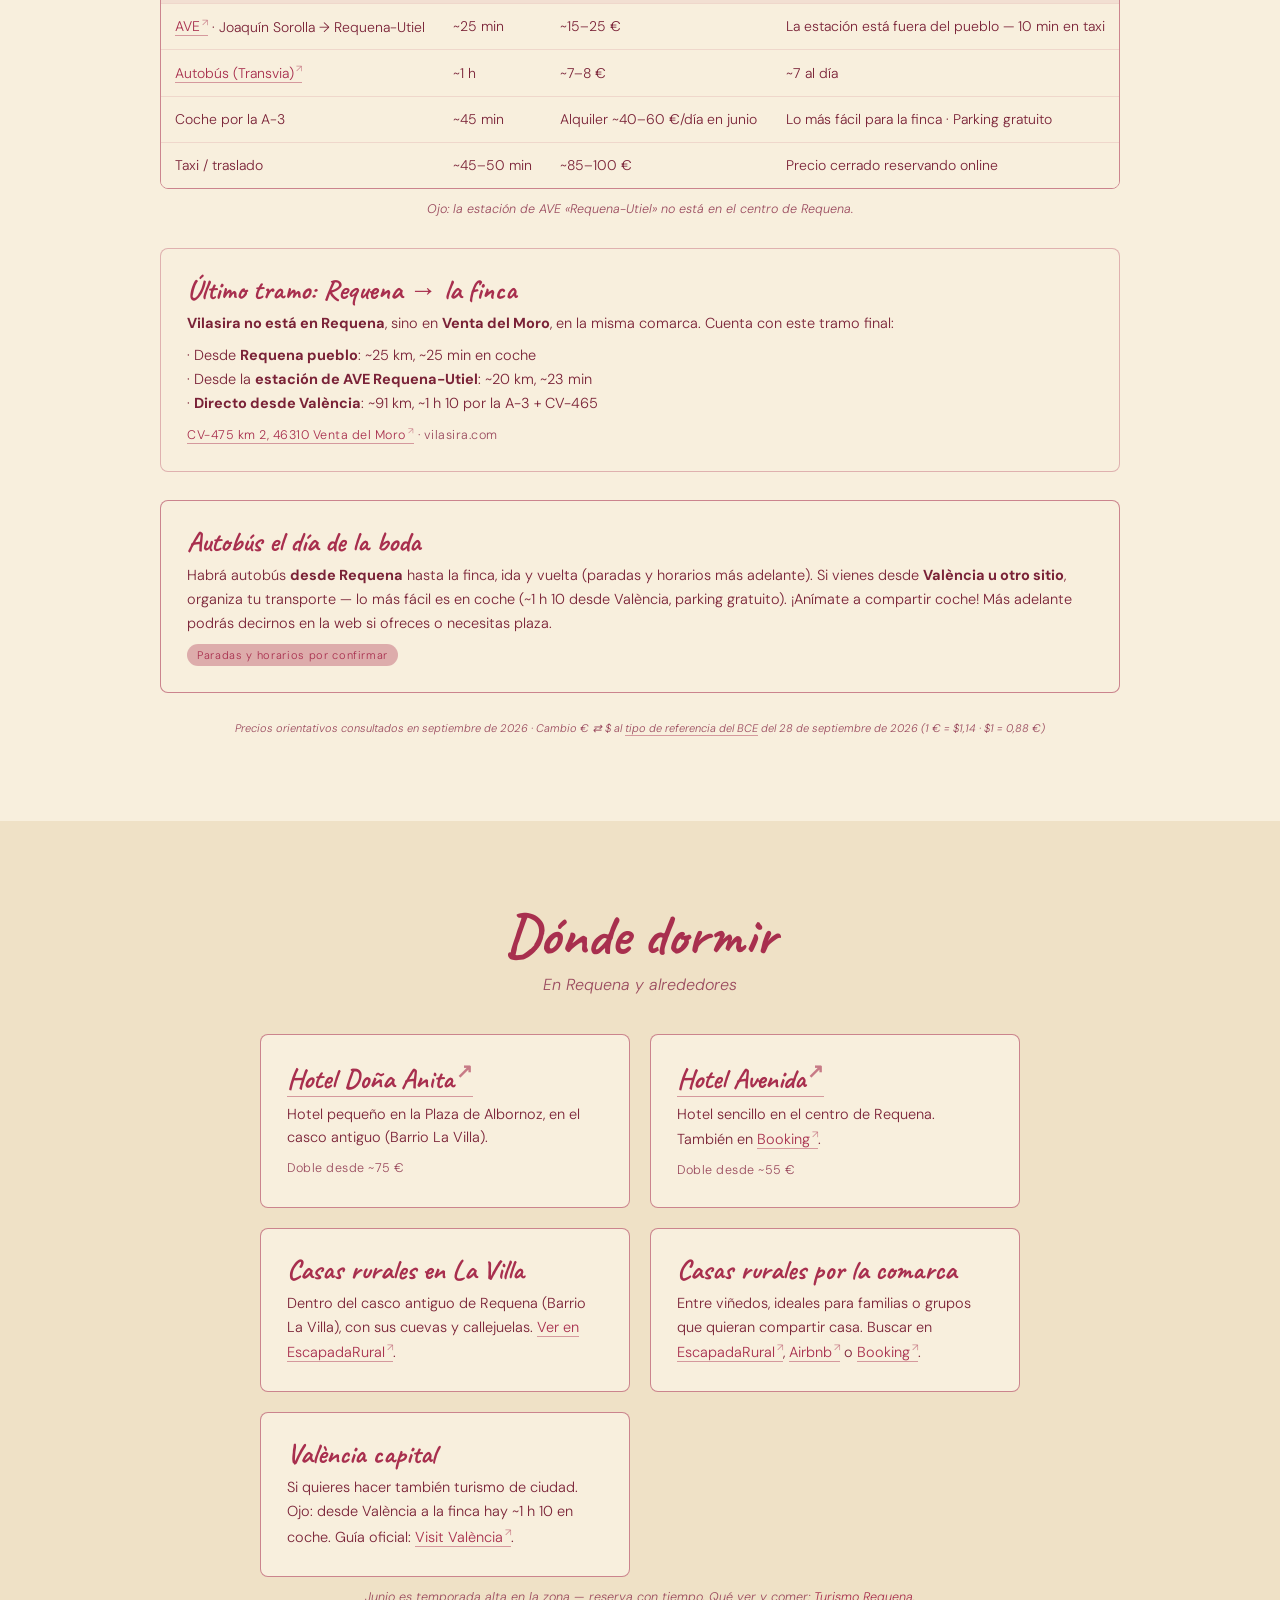
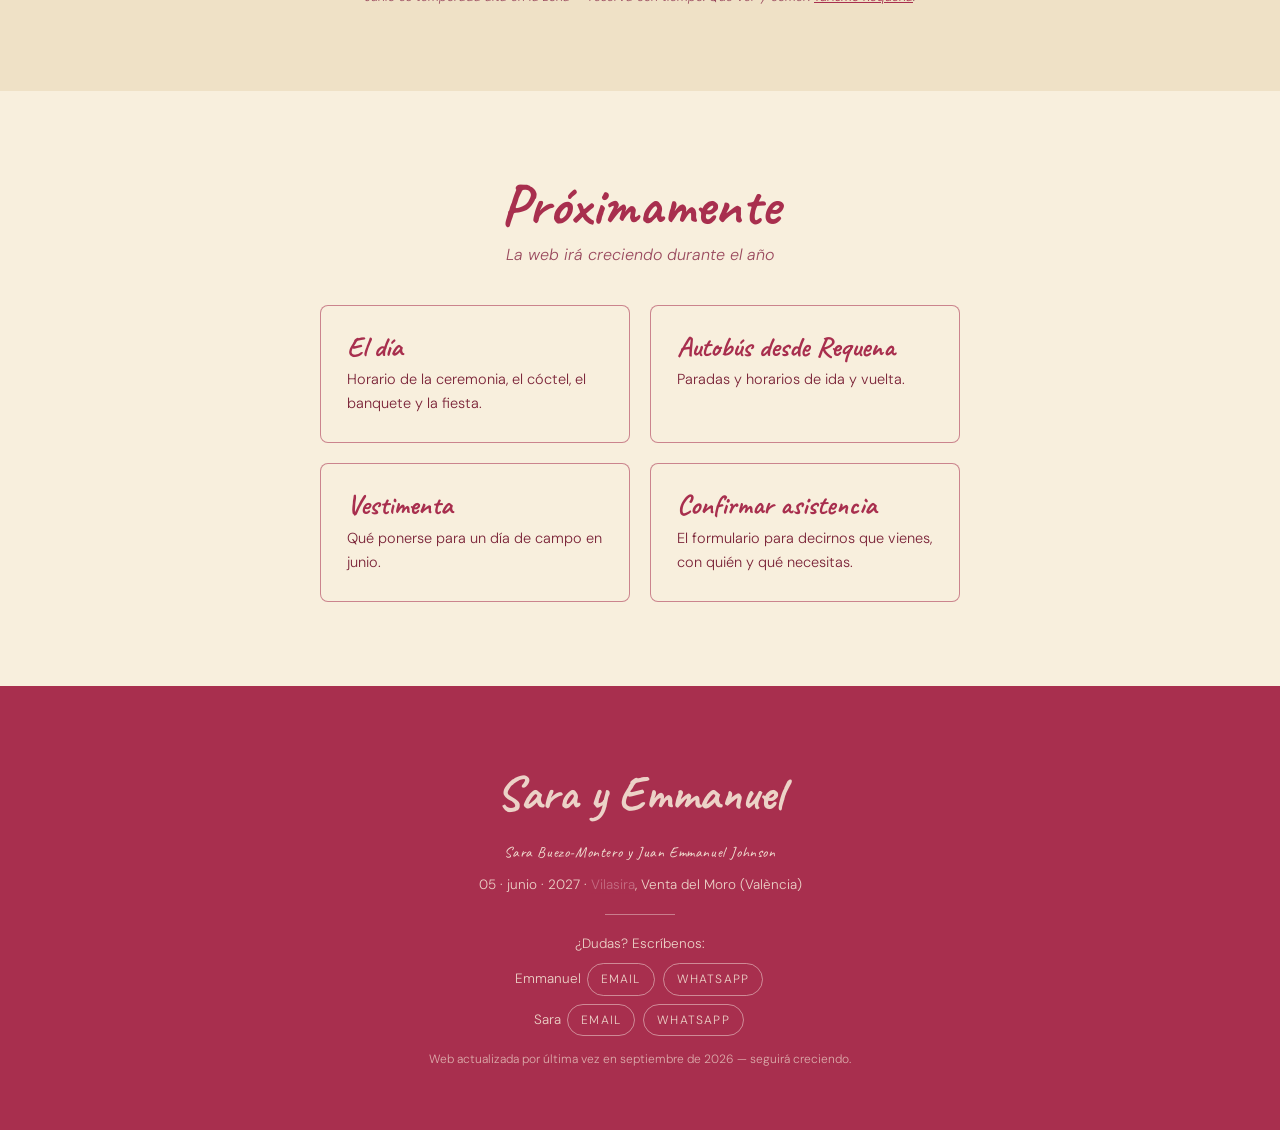
==== commit e55aa1f7: "Moneda: $ delante y € detrás en ambos idiomas Co-Authored-By: Claude Opus 5.5 <noreply@anthropic.com" ====
--- a/index.html
+++ b/index.html
@@ -426,7 +426,7 @@
          <span data-lang="en">A shuttle bus will run <strong>from Requena</strong> to the venue and back (stops and times to come). Coming from <strong>València or elsewhere</strong>? Please arrange your own transport — a car is easiest (~1 h 10 from València, free parking). We encourage carpooling: you'll be able to offer or request a seat here later on.</span></p>
       <span class="price"><span class="tbc"><span data-lang="es">Paradas y horarios por confirmar</span><span data-lang="en">Stops &amp; times TBC</span></span></span>
     </div>
-    <em class="stamp"><span data-lang="es">Precios orientativos consultados en septiembre de 2026 · Cambio € ⇄ $ al <a href="https://www.ecb.europa.eu/stats/policy_and_exchange_rates/euro_reference_exchange_rates/html/eurofxref-graph-usd.en.html" target="_blank" rel="noopener">tipo de referencia del BCE</a> del 28 de septiembre de 2026 (1 € = <span class="rate"></span> $ · 1 $ = <span class="rate-inv"></span> €)</span><span data-lang="en">Ballpark prices checked September 2026 · Currency conversion at the <a href="https://www.ecb.europa.eu/stats/policy_and_exchange_rates/euro_reference_exchange_rates/html/eurofxref-graph-usd.en.html" target="_blank" rel="noopener">ECB reference rate</a> of 28 September 2026 (€1 = $<span class="rate"></span> · $1 = €<span class="rate-inv"></span>)</span></em>
+    <em class="stamp"><span data-lang="es">Precios orientativos consultados en septiembre de 2026 · Cambio € ⇄ $ al <a href="https://www.ecb.europa.eu/stats/policy_and_exchange_rates/euro_reference_exchange_rates/html/eurofxref-graph-usd.en.html" target="_blank" rel="noopener">tipo de referencia del BCE</a> del 28 de septiembre de 2026 (1 € = $<span class="rate"></span> · $1 = <span class="rate-inv"></span> €)</span><span data-lang="en">Ballpark prices checked September 2026 · Currency conversion at the <a href="https://www.ecb.europa.eu/stats/policy_and_exchange_rates/euro_reference_exchange_rates/html/eurofxref-graph-usd.en.html" target="_blank" rel="noopener">ECB reference rate</a> of 28 September 2026 (1 € = $<span class="rate"></span> · $1 = <span class="rate-inv"></span> €)</span></em>
   </div>
 </section>
 
@@ -588,7 +588,7 @@
       if (src !== cur) n = n.map(v => Math.round(cur === 'usd' ? v * RATE : v / RATE));
       const fmt = v => v.toLocaleString(es ? 'es-ES' : 'en-US');
       const r = n.map(fmt).join('–'), t = e.dataset.t ? '~' : '';
-      e.textContent = cur === 'usd' ? (es ? `${t}${r} $` : `${t}$${r}`) : (es ? `${t}${r} €` : `${t}€${r}`);
+      e.textContent = cur === 'usd' ? `${t}$${r}` : `${t}${r} €`;   /* $ delante, € detrás, en ambos idiomas */
     });
     const dec = (v, es) => v.toFixed(2).replace('.', es ? ',' : '.');
     document.querySelectorAll('.rate').forEach(e => e.textContent = dec(RATE, !!e.closest('[data-lang="es"]')));
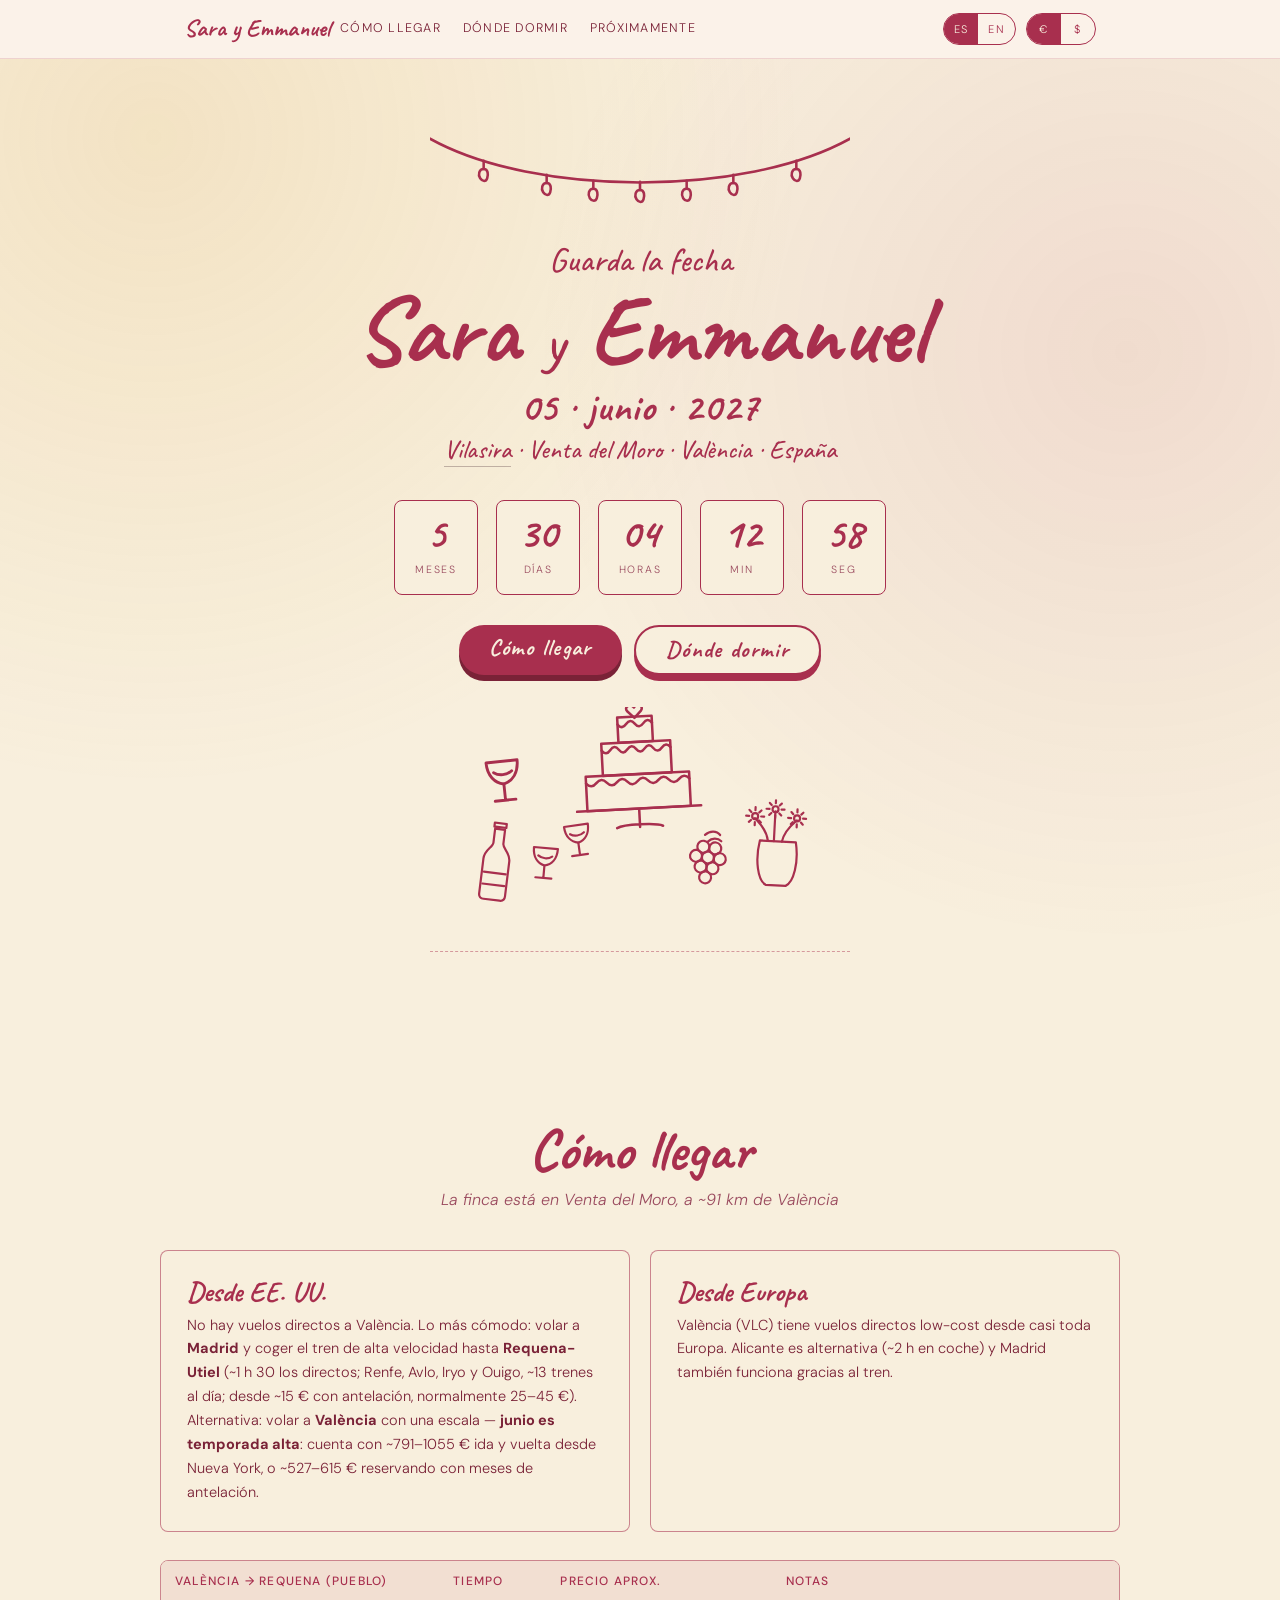
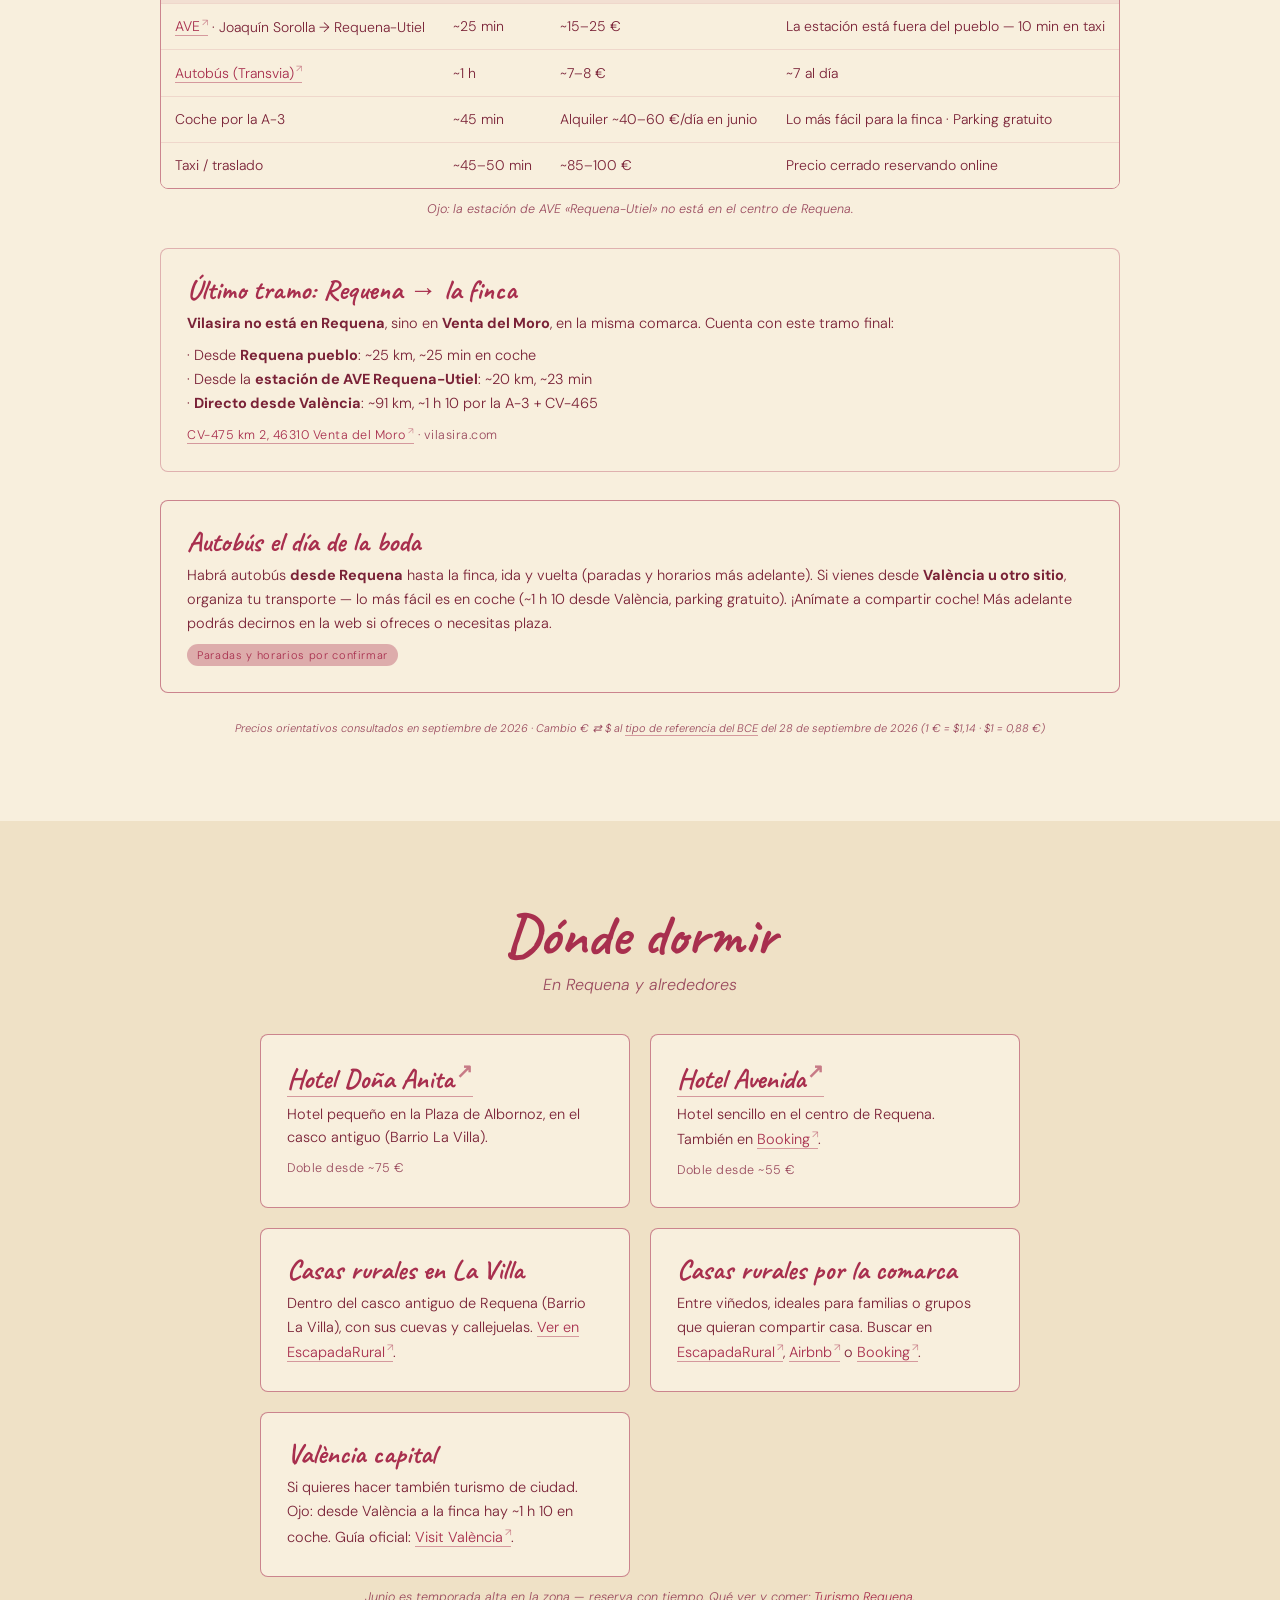
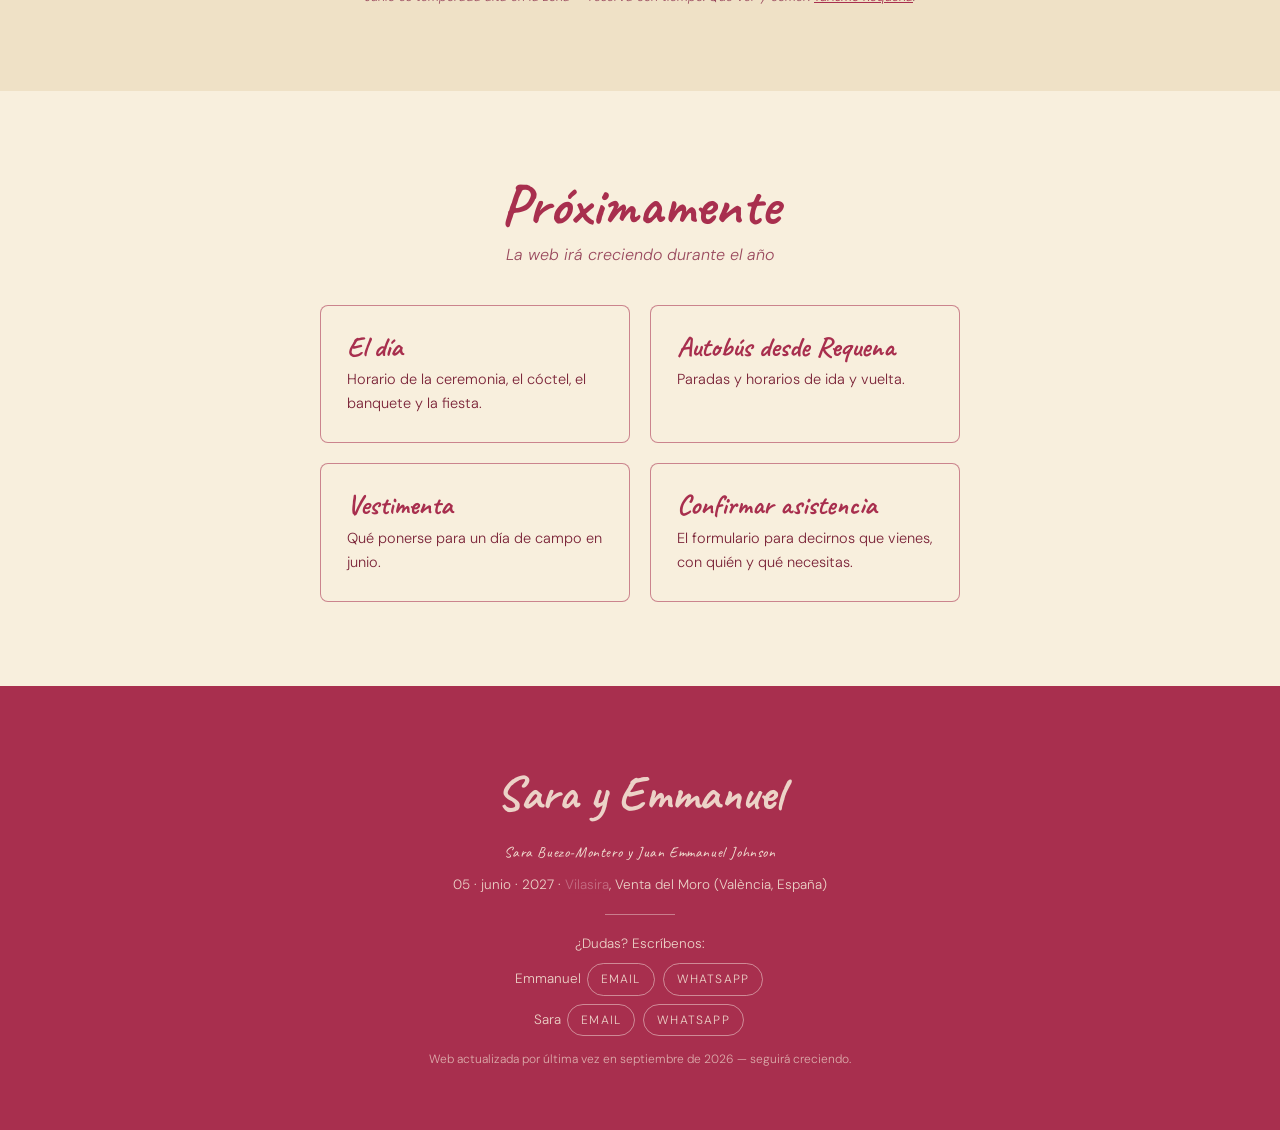
==== commit bc3f200f: "Ubicación con país: Vilasira · Venta del Moro · València · España/Spain (web y save-the-date) Co-Aut" ====
--- a/index.html
+++ b/index.html
@@ -304,7 +304,7 @@
     <p class="kicker"><span data-lang="es">Guarda la fecha</span><span data-lang="en">Save the Date</span></p>
     <h1>Sara <span class="amp"><span data-lang="es">y</span><span data-lang="en">and</span></span> Emmanuel</h1>
     <p class="when">05 · <span data-lang="es">junio</span><span data-lang="en">June</span> · 2027</p>
-    <p class="where"><a href="https://vilasira.com/" target="_blank" rel="noopener" style="color:inherit;border-bottom:1px solid rgba(138,117,112,.5);text-decoration:none">Vilasira</a> · Venta del Moro · València</p>
+    <p class="where"><a href="https://vilasira.com/" target="_blank" rel="noopener" style="color:inherit;border-bottom:1px solid rgba(138,117,112,.5);text-decoration:none">Vilasira</a> · Venta del Moro · València · <span data-lang="es">España</span><span data-lang="en">Spain</span></p>
 
     <div class="count" id="count">
       <div><b id="cd-mo">—</b><span data-lang="es">meses</span><span data-lang="en">months</span></div>
@@ -496,7 +496,7 @@
   <p class="names">Sara <span data-lang="es">y</span><span data-lang="en">and</span> Emmanuel</p>
   <p style="font-family:'Caveat',cursive;font-size:15px;opacity:.9;letter-spacing:.04em">
      Sara Buezo-Montero <span data-lang="es">y</span><span data-lang="en">and</span> Juan Emmanuel Johnson</p>
-  <p>05 · <span data-lang="es">junio</span><span data-lang="en">June</span> · 2027 · <a class="lnk" href="https://vilasira.com/" target="_blank" rel="noopener">Vilasira</a>, Venta del Moro (València)</p>
+  <p>05 · <span data-lang="es">junio</span><span data-lang="en">June</span> · 2027 · <a class="lnk" href="https://vilasira.com/" target="_blank" rel="noopener">Vilasira</a>, Venta del Moro (València, <span data-lang="es">España</span><span data-lang="en">Spain</span>)</p>
   <div class="sep"></div>
   <p><span data-lang="es">¿Dudas? Escríbenos:</span><span data-lang="en">Questions? Message us:</span></p>
   <div class="contact">
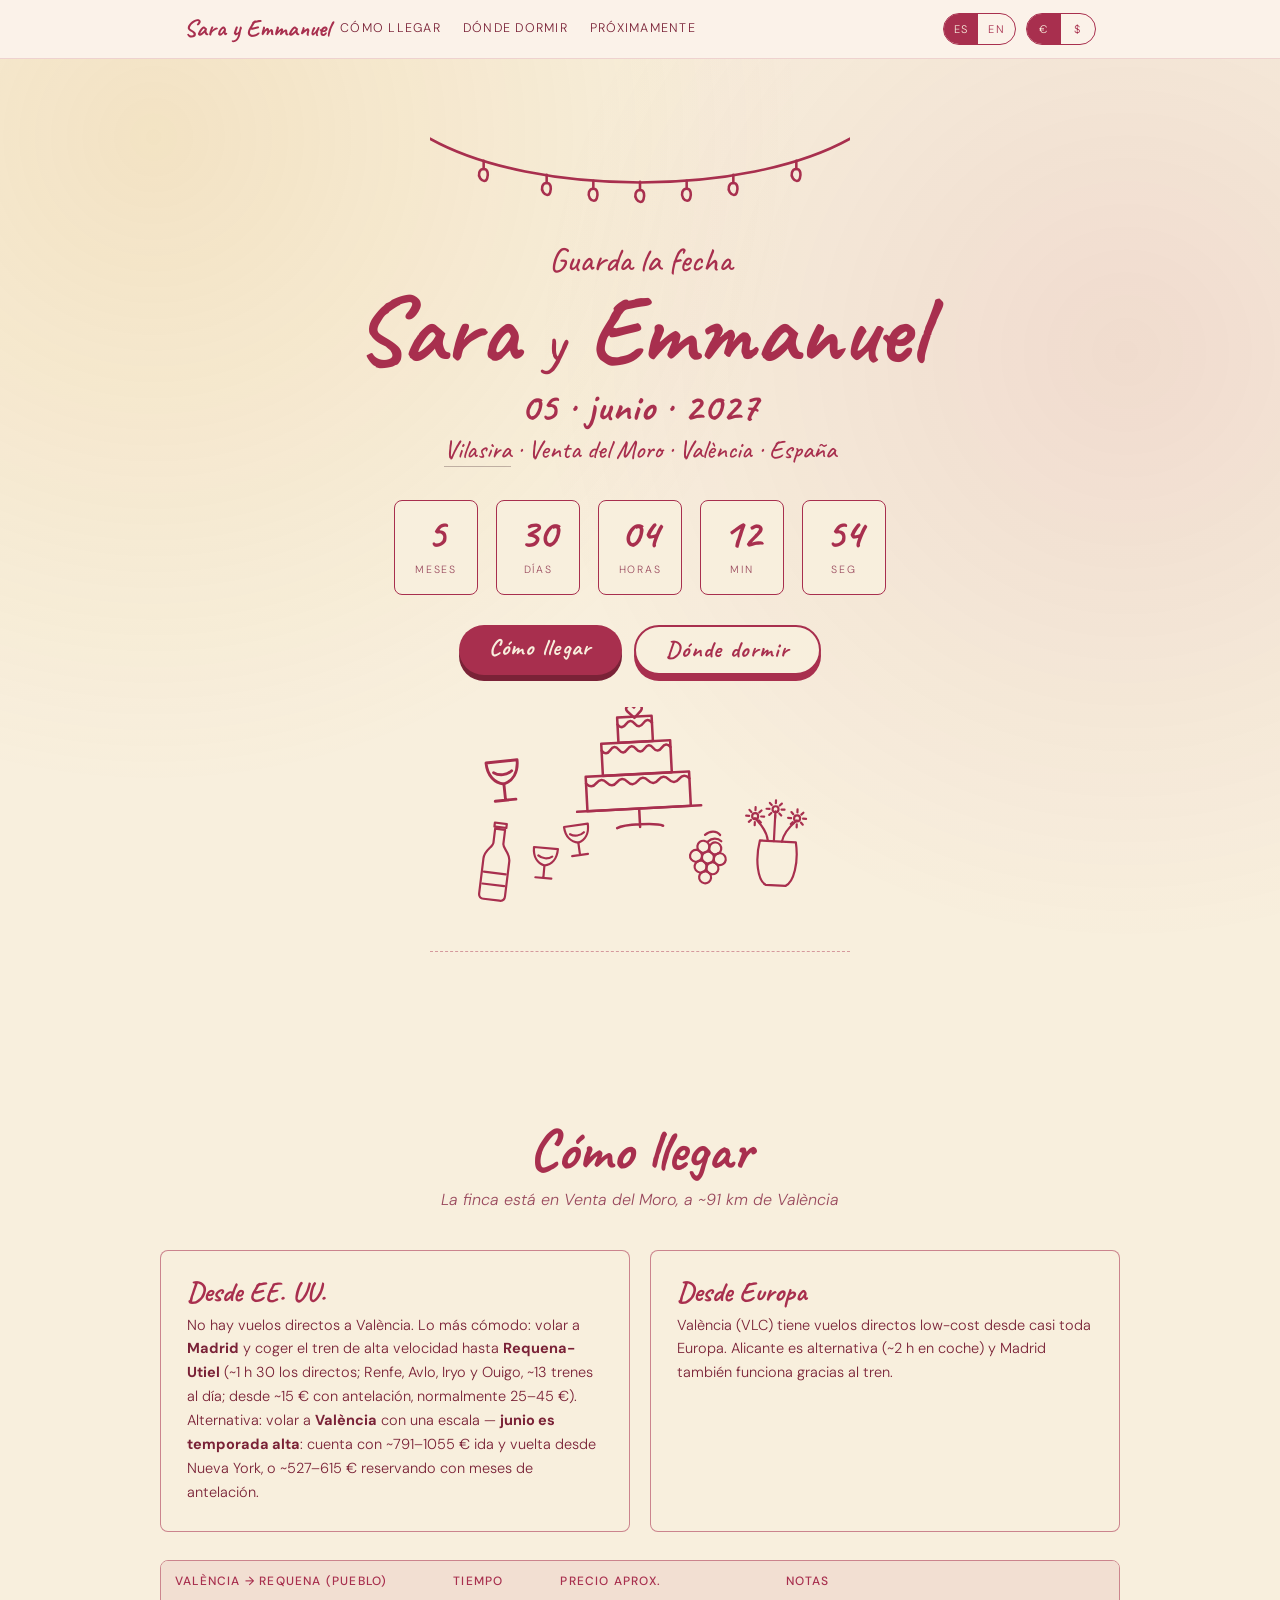
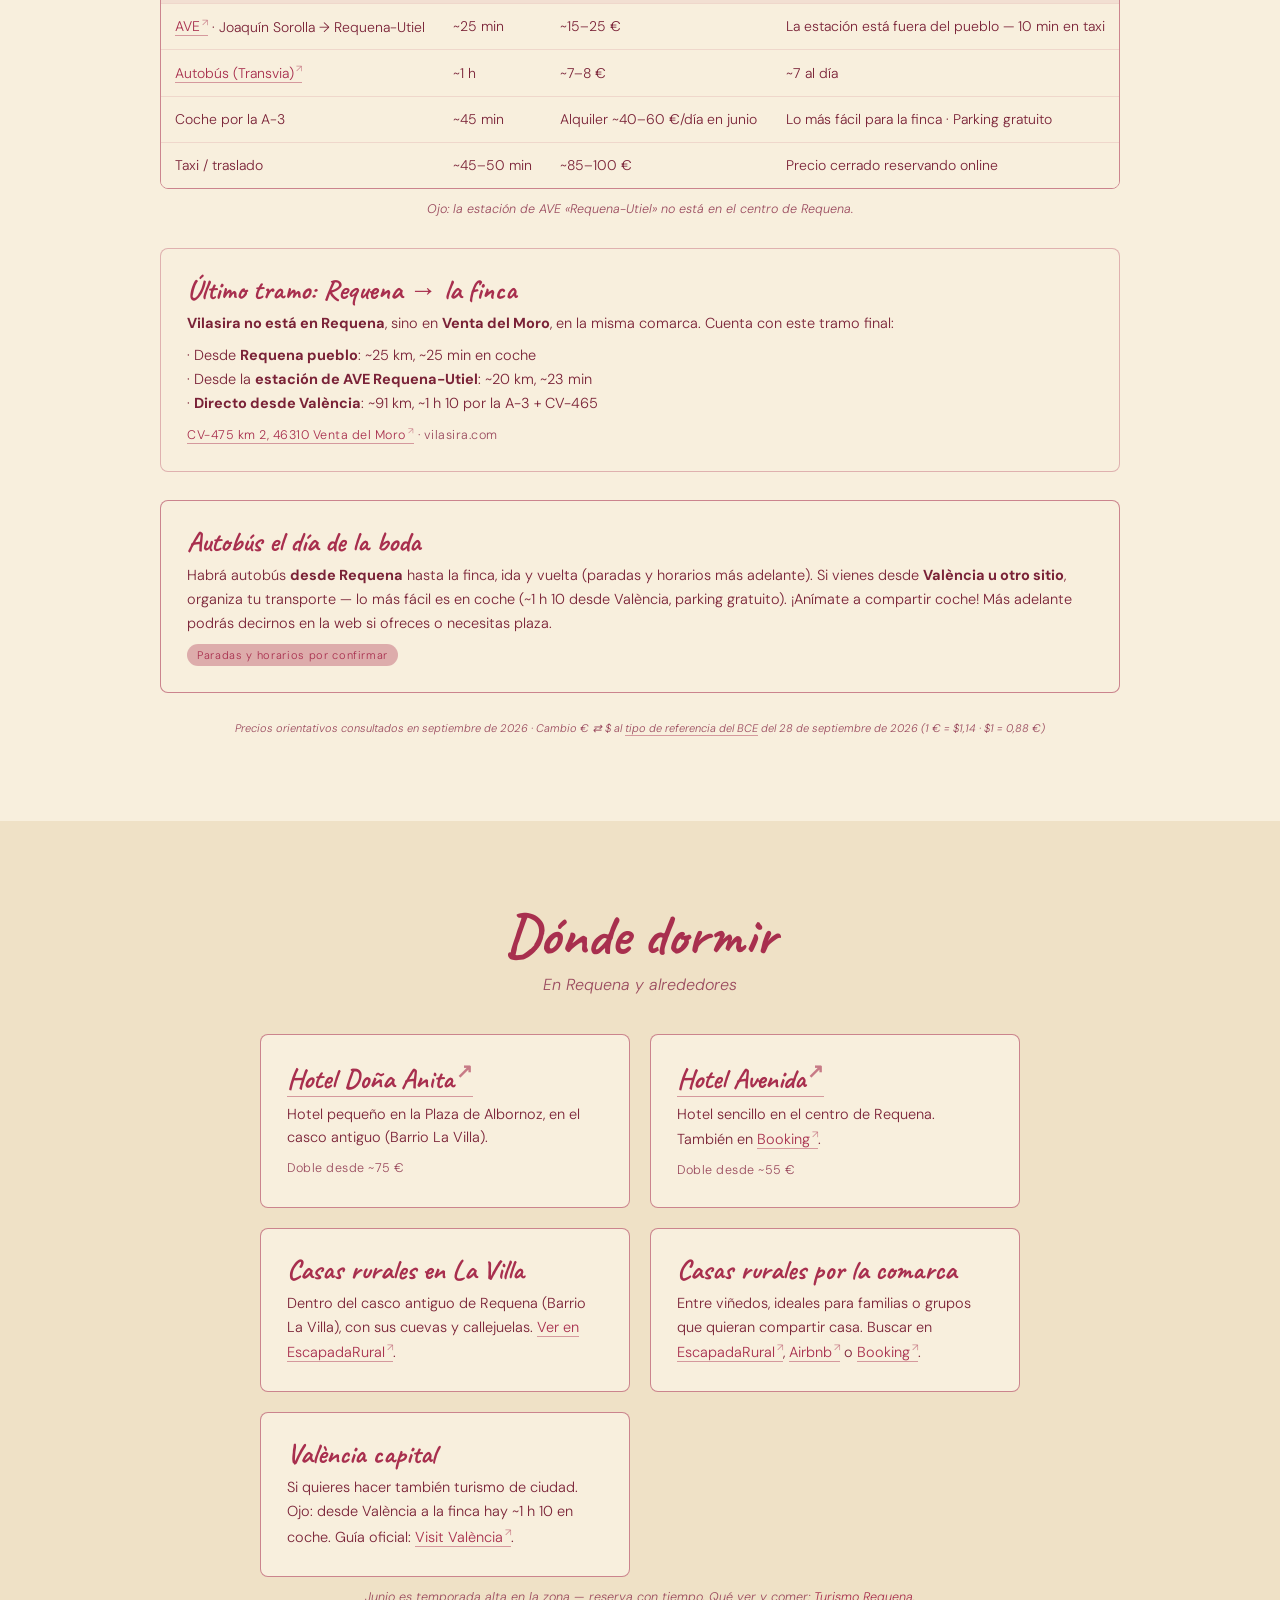
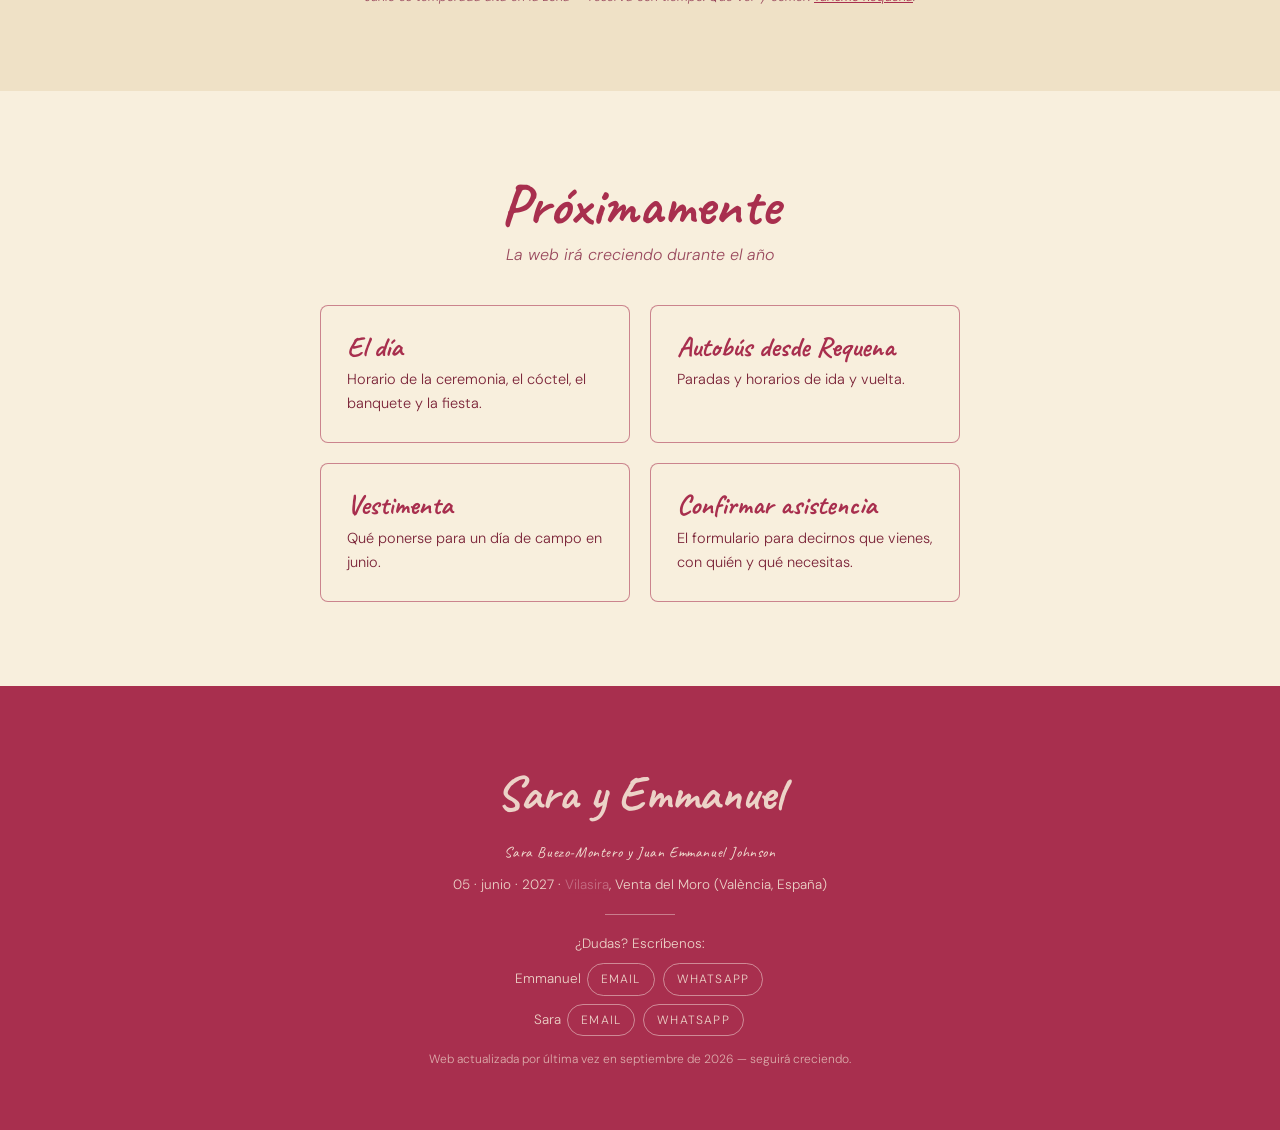
==== commit 2fb9eb44: "RSVP: formulario con Google Sheets vía Apps Script, sin duplicados - docs/rsvp-design.md: diseño (ar" ====
--- a/index.html
+++ b/index.html
@@ -267,6 +267,7 @@
   footer .cbtn:hover{background:rgba(251,243,234,.12)}
   footer .sep{width:70px;height:1px;background:rgba(251,243,234,.4);margin:18px auto}
 </style>
+<link rel="stylesheet" href="rsvp/rsvp.css">
 </head>
 <body class="es">
 
@@ -276,6 +277,7 @@
     <nav class="links">
       <a href="#llegar"><span data-lang="es">Cómo llegar</span><span data-lang="en">Travel</span></a>
       <a href="#dormir"><span data-lang="es">Dónde dormir</span><span data-lang="en">Stay</span></a>
+      <a href="#rsvp" id="nav-rsvp" hidden><span data-lang="es">Confirmar</span><span data-lang="en">RSVP</span></a>
       <a href="#pronto"><span data-lang="es">Próximamente</span><span data-lang="en">Coming soon</span></a>
     </nav>
     <div class="lang" role="group" aria-label="Idioma / Language">
@@ -474,6 +476,17 @@
 
 
 
+<!-- ============ RSVP ============
+     Oculta hasta que rsvp/config.js tenga la URL del Apps Script. Prueba local: ?mock=1&c=TEST01
+     Diseño: docs/rsvp-design.md -->
+<section id="rsvp" hidden>
+  <div class="wrap narrow">
+    <h2><span data-lang="es">Confirmar asistencia</span><span data-lang="en">RSVP</span></h2>
+    <p class="sub-h"><span data-lang="es">Una respuesta por invitación — puedes cambiarla cuando quieras</span><span data-lang="en">One reply per invitation — you can change it any time</span></p>
+    <div id="rsvp-app"></div>
+  </div>
+</section>
+
 <!-- ============ PRÓXIMAMENTE ============ -->
 <section id="pronto">
   <div class="wrap narrow" style="text-align:center">
@@ -486,7 +499,7 @@
         <p><span data-lang="es">Paradas y horarios de ida y vuelta.</span><span data-lang="en">Stops and times, there and back.</span></p></div>
       <div class="card"><h3><span data-lang="es">Vestimenta</span><span data-lang="en">Dress Code</span></h3>
         <p><span data-lang="es">Qué ponerse para un día de campo en junio.</span><span data-lang="en">What to wear for a June day in the countryside.</span></p></div>
-      <div class="card"><h3><span data-lang="es">Confirmar asistencia</span><span data-lang="en">RSVP</span></h3>
+      <div class="card" id="pronto-rsvp"><h3><span data-lang="es">Confirmar asistencia</span><span data-lang="en">RSVP</span></h3>
         <p><span data-lang="es">El formulario para decirnos que vienes, con quién y qué necesitas.</span><span data-lang="en">The form to tell us you're coming, with whom, and what you need.</span></p></div>
     </div>
   </div>
@@ -605,5 +618,7 @@
   const qs = new URLSearchParams(location.search);
   setCur(qs.get('cur') === 'usd' || (qs.get('cur') == null && qs.get('lang') === 'en') ? 'usd' : 'eur', false);
 </script>
+<script src="rsvp/config.js"></script>
+<script src="rsvp/rsvp.js"></script>
 </body>
 </html>
--- a/rsvp/rsvp.css
+++ b/rsvp/rsvp.css
@@ -0,0 +1,41 @@
+/* RSVP · complementa los estilos de formulario de index.html (label, input, .radios, .card) */
+[hidden]{display:none!important}
+#rsvp-app{max-width:560px;margin:0 auto;display:grid;gap:16px}
+#rsvp form{max-width:none}
+#rsvp legend{
+  float:left;width:100%;padding:0;margin-bottom:8px;
+  font-size:12.5px;letter-spacing:.1em;text-transform:uppercase;color:var(--burgundy);font-weight:500;
+}
+#rsvp legend + *{clear:both}
+#rsvp fieldset{min-width:0}
+#rsvp .rsvp-person legend.rsvp-name{
+  font-family:"Caveat",cursive;font-weight:700;font-size:clamp(26px,6.5vw,30px);
+  letter-spacing:0;text-transform:none;line-height:1.1;
+}
+#rsvp legend.rsvp-free{text-transform:none;letter-spacing:0;font-size:15px;font-weight:500}
+#rsvp .if-yes,#rsvp .rsvp-household{display:grid;gap:16px}
+#rsvp .if-yes{margin-top:16px;padding-top:16px;border-top:1px dashed rgba(168,47,78,.35)}
+#rsvp .radios label:has(input:checked){border-color:var(--burgundy);background:rgba(168,47,78,.07)}
+#rsvp .radios input{accent-color:var(--burgundy)}
+#rsvp .missing .radios label,#rsvp .missing.rsvp-person{border-color:#C0392B}
+#rsvp .missing > legend{color:#C0392B}
+#rsvp .rsvp-hello{
+  text-align:center;font-family:"Caveat",cursive;font-weight:700;color:var(--burgundy);
+  font-size:clamp(30px,8vw,38px);line-height:1.1;
+}
+#rsvp .rsvp-deadline{margin-bottom:0}
+#rsvp .rsvp-code p{font-size:14.5px;margin-bottom:14px}
+#rsvp .rsvp-code-row{display:flex;gap:10px;align-items:center}
+#rsvp .rsvp-code-row input{
+  flex:1 1 auto;min-width:0;font-size:18px;letter-spacing:.2em;text-transform:uppercase;text-align:center;
+}
+#rsvp .rsvp-code-row .btn{flex:0 0 auto;padding-left:22px;padding-right:22px}
+#rsvp .rsvp-actions{display:grid;gap:10px;justify-items:center;margin-top:6px}
+#rsvp .rsvp-msg{font-size:13.5px;color:var(--muted);text-align:center;font-style:italic}
+#rsvp .rsvp-msg:empty{display:none}
+#rsvp .rsvp-msg.err{color:#C0392B;font-style:normal}
+#rsvp .rsvp-msg.ok{color:var(--burgundy);font-style:normal}
+#rsvp .rsvp-thanks{text-align:center;display:grid;gap:10px;justify-items:center}
+#rsvp .rsvp-hp{position:absolute;left:-9999px;width:1px;height:1px;opacity:0}
+#rsvp .btn[disabled]{opacity:.55;cursor:wait}
+#rsvp .radios.stack label{flex-basis:100%}
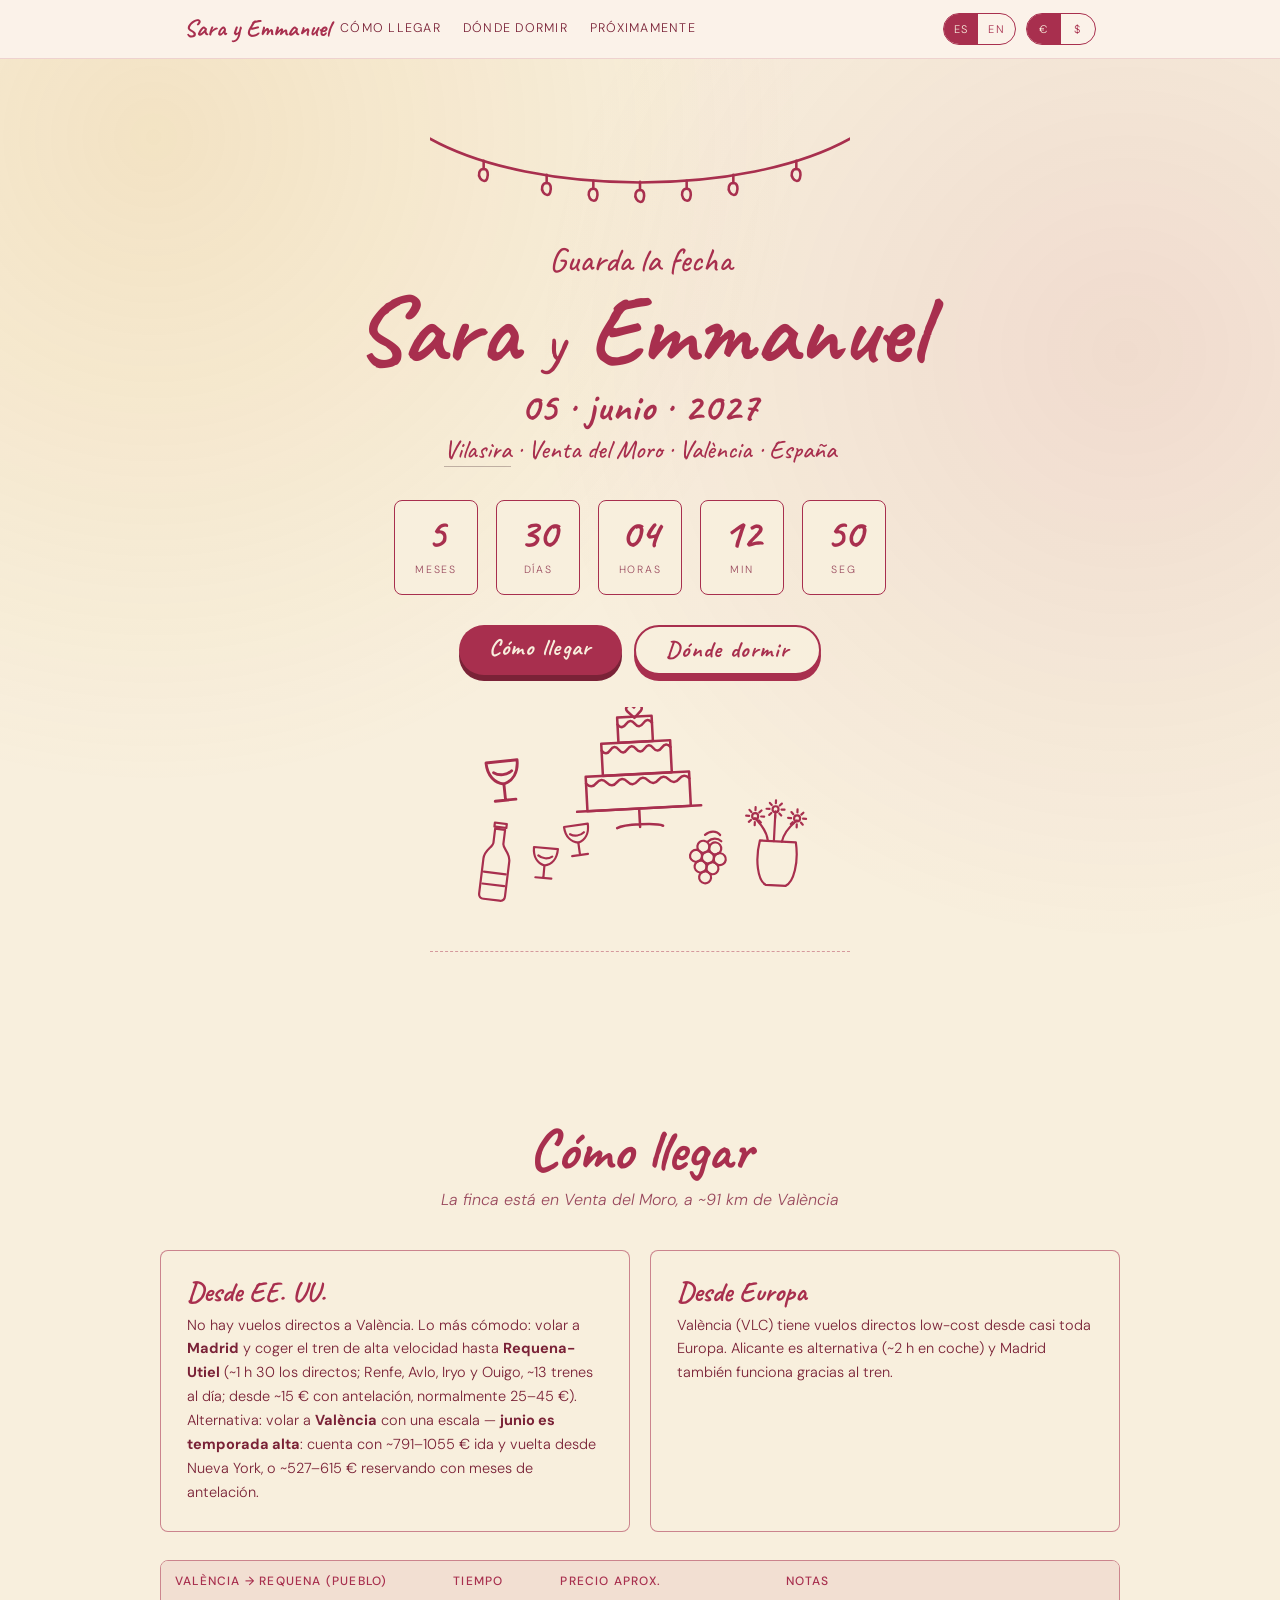
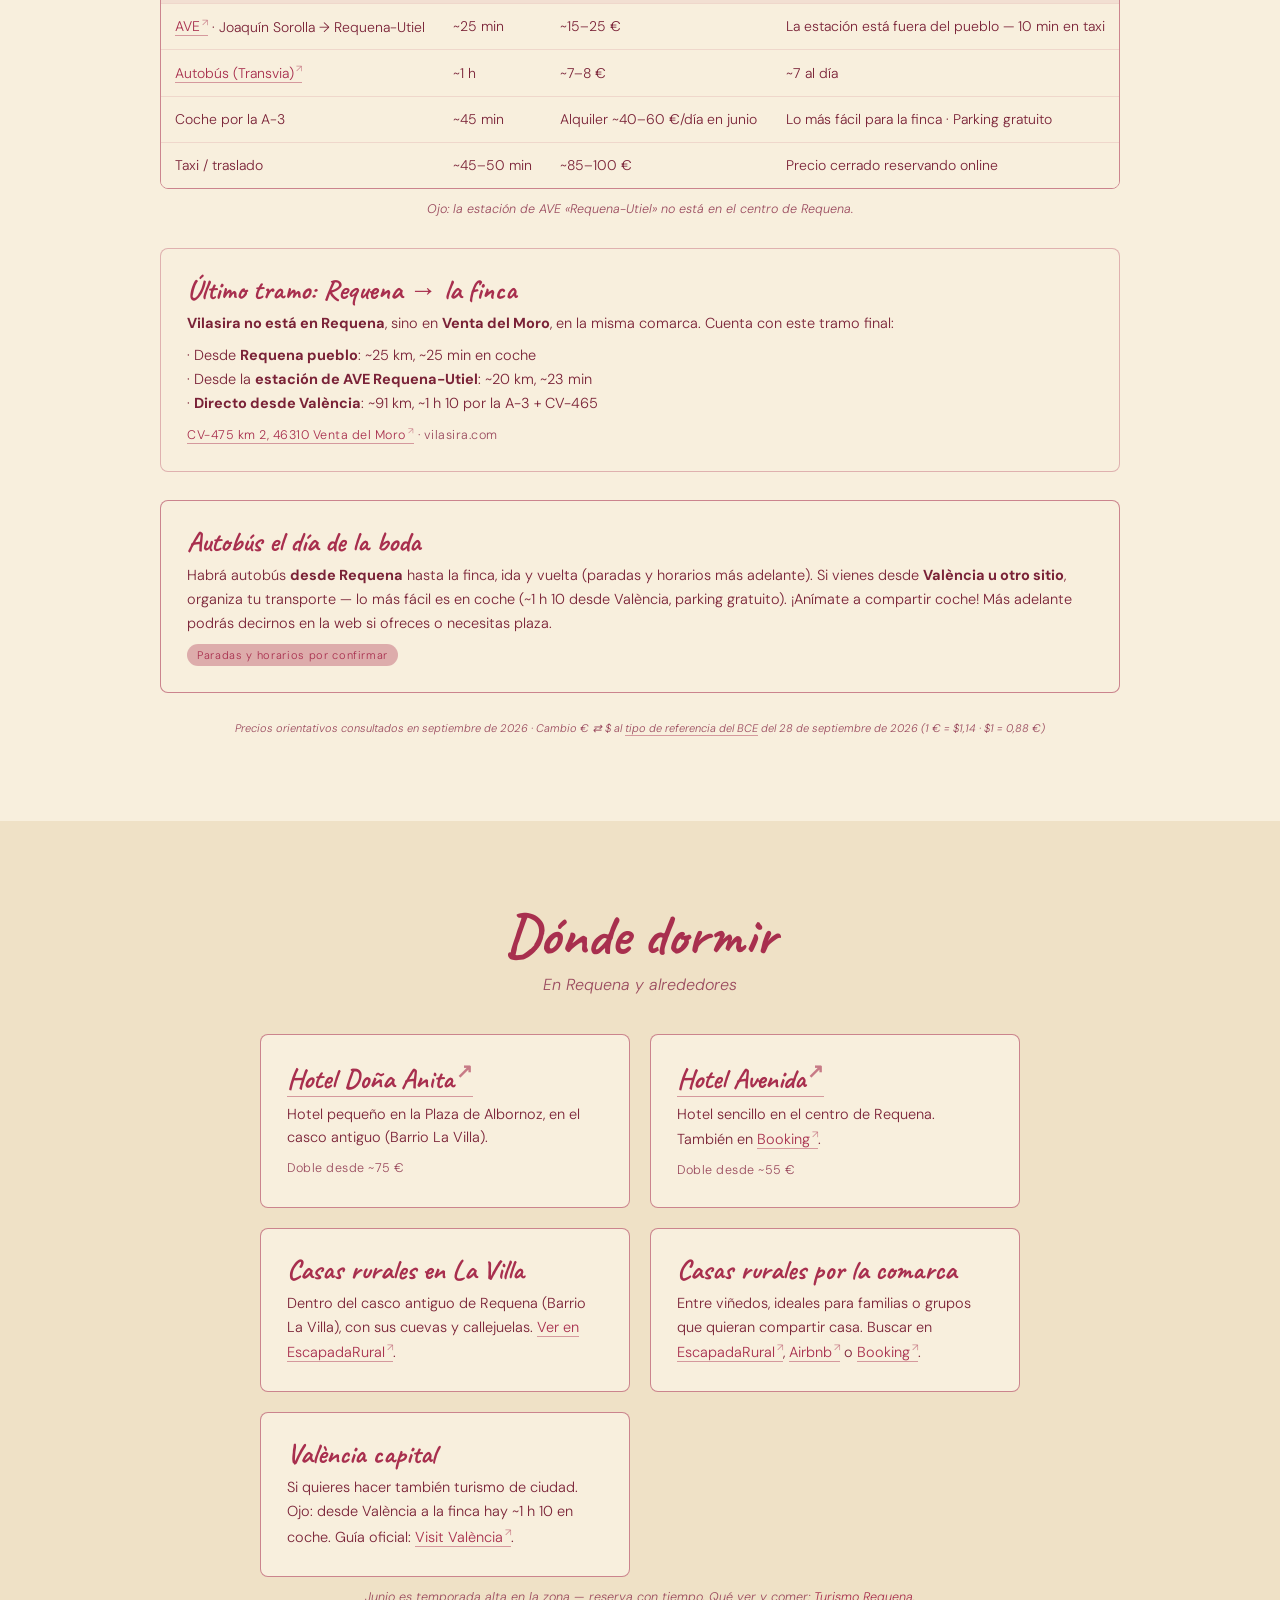
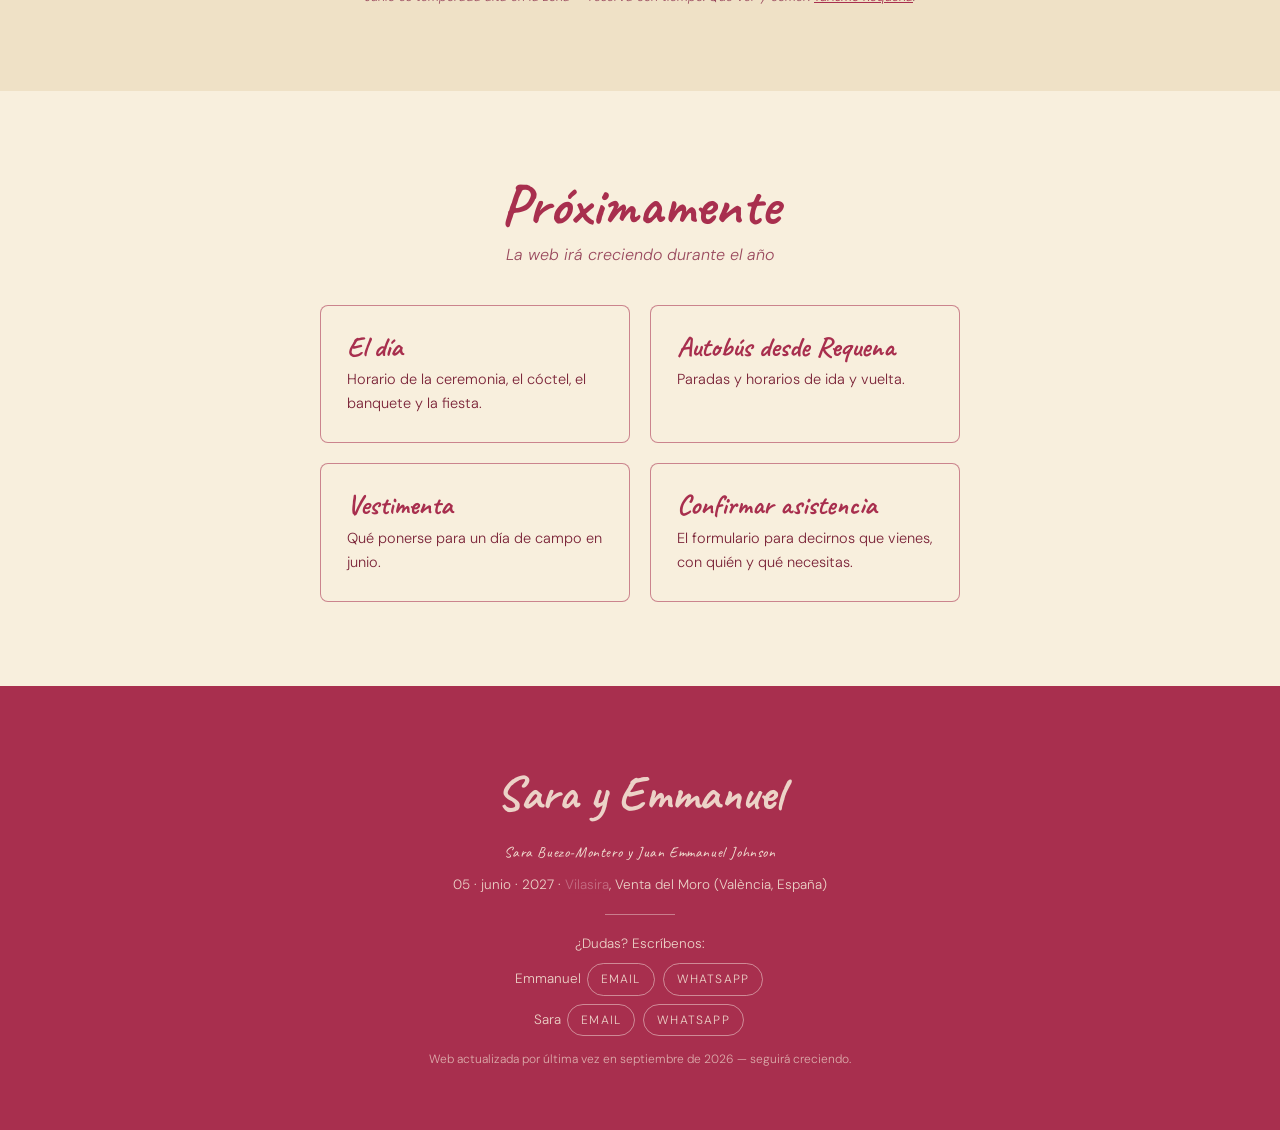
==== commit 7e42c5be: "RSVP: un enlace para todos, búsqueda por nombre Se quitan los enlaces personales con código. Cada in" ====
--- a/index.html
+++ b/index.html
@@ -477,12 +477,12 @@
 
 
 <!-- ============ RSVP ============
-     Oculta hasta que rsvp/config.js tenga la URL del Apps Script. Prueba local: ?mock=1&c=TEST01
+     Oculta hasta que rsvp/config.js tenga la URL del Apps Script. Prueba local: ?mock=1 (nombre: Ana Prueba)
      Diseño: docs/rsvp-design.md -->
 <section id="rsvp" hidden>
   <div class="wrap narrow">
     <h2><span data-lang="es">Confirmar asistencia</span><span data-lang="en">RSVP</span></h2>
-    <p class="sub-h"><span data-lang="es">Una respuesta por invitación — puedes cambiarla cuando quieras</span><span data-lang="en">One reply per invitation — you can change it any time</span></p>
+    <p class="sub-h"><span data-lang="es">Busca tu nombre y responde por toda tu invitación</span><span data-lang="en">Find your name and reply for everyone on your invitation</span></p>
     <div id="rsvp-app"></div>
   </div>
 </section>
--- a/rsvp/rsvp.css
+++ b/rsvp/rsvp.css
@@ -8,28 +8,47 @@
 }
 #rsvp legend + *{clear:both}
 #rsvp fieldset{min-width:0}
+#rsvp .rsvp-person{position:relative}
 #rsvp .rsvp-person legend.rsvp-name{
   font-family:"Caveat",cursive;font-weight:700;font-size:clamp(26px,6.5vw,30px);
   letter-spacing:0;text-transform:none;line-height:1.1;
 }
+#rsvp .rsvp-person > label{margin-bottom:12px}
+#rsvp .rsvp-remove{
+  position:absolute;top:12px;right:14px;background:none;border:0;cursor:pointer;font:inherit;
+  font-size:12px;letter-spacing:.08em;text-transform:uppercase;color:var(--muted);text-decoration:underline;
+}
 #rsvp legend.rsvp-free{text-transform:none;letter-spacing:0;font-size:15px;font-weight:500}
-#rsvp .if-yes,#rsvp .rsvp-household{display:grid;gap:16px}
+#rsvp .if-yes,#rsvp .rsvp-household,#rsvp .rsvp-people{display:grid;gap:16px}
 #rsvp .if-yes{margin-top:16px;padding-top:16px;border-top:1px dashed rgba(168,47,78,.35)}
 #rsvp .radios label:has(input:checked){border-color:var(--burgundy);background:rgba(168,47,78,.07)}
 #rsvp .radios input{accent-color:var(--burgundy)}
+#rsvp .radios.stack label{flex-basis:100%}
 #rsvp .missing .radios label,#rsvp .missing.rsvp-person{border-color:#C0392B}
-#rsvp .missing > legend{color:#C0392B}
+#rsvp .missing > legend,#rsvp .missing > label{color:#C0392B}
 #rsvp .rsvp-hello{
   text-align:center;font-family:"Caveat",cursive;font-weight:700;color:var(--burgundy);
-  font-size:clamp(30px,8vw,38px);line-height:1.1;
+  font-size:clamp(30px,8vw,38px);line-height:1.1;text-wrap:balance;
 }
 #rsvp .rsvp-deadline{margin-bottom:0}
-#rsvp .rsvp-code p{font-size:14.5px;margin-bottom:14px}
-#rsvp .rsvp-code-row{display:flex;gap:10px;align-items:center}
-#rsvp .rsvp-code-row input{
-  flex:1 1 auto;min-width:0;font-size:18px;letter-spacing:.2em;text-transform:uppercase;text-align:center;
+#rsvp .rsvp-search{display:grid;gap:14px;justify-items:center}
+#rsvp .rsvp-search > p:first-child{font-size:14.5px;justify-self:stretch}
+#rsvp .rsvp-row2{display:grid;grid-template-columns:1fr 1fr;gap:12px;justify-self:stretch}
+@media(max-width:420px){ #rsvp .rsvp-row2{grid-template-columns:1fr} }
+#rsvp .rsvp-center{display:grid;gap:14px;justify-items:center;text-align:center}
+#rsvp .rsvp-center p{font-size:14.5px}
+#rsvp .rsvp-q{font-family:"Caveat",cursive;font-weight:700;font-size:clamp(26px,7vw,32px)!important;color:var(--burgundy);line-height:1.15;text-wrap:balance}
+#rsvp .rsvp-q strong{font-weight:700}
+#rsvp .rsvp-btns{display:flex;gap:12px;flex-wrap:wrap;justify-content:center}
+#rsvp .rsvp-pick{display:grid;gap:10px;justify-self:stretch}
+#rsvp .rsvp-choice{
+  display:grid;gap:2px;text-align:left;font:inherit;cursor:pointer;color:var(--ink);
+  background:var(--cream);border:1.5px solid rgba(168,47,78,.4);border-radius:10px;padding:12px 16px;
 }
-#rsvp .rsvp-code-row .btn{flex:0 0 auto;padding-left:22px;padding-right:22px}
+#rsvp .rsvp-choice strong{font-weight:500;font-size:16px;color:var(--burgundy)}
+#rsvp .rsvp-choice span{font-size:13px;color:var(--muted)}
+#rsvp .rsvp-choice:hover,#rsvp .rsvp-choice:focus-visible{border-color:var(--burgundy);background:rgba(168,47,78,.07)}
+#rsvp .rsvp-add{justify-self:center}
 #rsvp .rsvp-actions{display:grid;gap:10px;justify-items:center;margin-top:6px}
 #rsvp .rsvp-msg{font-size:13.5px;color:var(--muted);text-align:center;font-style:italic}
 #rsvp .rsvp-msg:empty{display:none}
@@ -38,4 +57,3 @@
 #rsvp .rsvp-thanks{text-align:center;display:grid;gap:10px;justify-items:center}
 #rsvp .rsvp-hp{position:absolute;left:-9999px;width:1px;height:1px;opacity:0}
 #rsvp .btn[disabled]{opacity:.55;cursor:wait}
-#rsvp .radios.stack label{flex-basis:100%}
